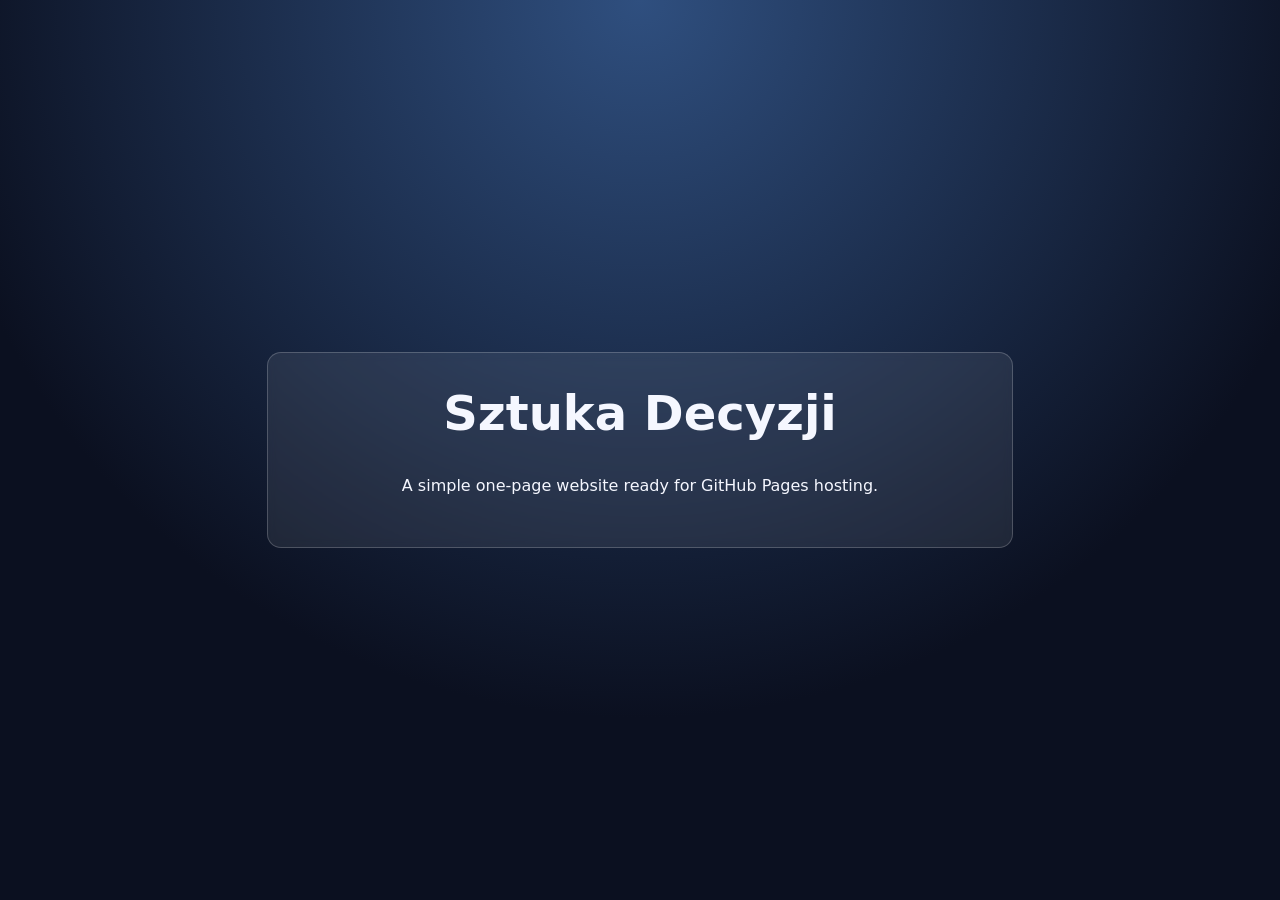
==== index.html @ 416504d3 "feat: add basic GitHub Pages landing page" ====
<!doctype html>
<html lang="en">
  <head>
    <meta charset="utf-8" />
    <meta name="viewport" content="width=device-width, initial-scale=1" />
    <title>Sztuka Decyzji</title>
    <style>
      :root {
        color-scheme: light dark;
      }

      body {
        margin: 0;
        min-height: 100vh;
        font-family: system-ui, -apple-system, Segoe UI, Roboto, Ubuntu, Cantarell,
          Noto Sans, Helvetica, Arial, sans-serif;
        display: grid;
        place-items: center;
        background: radial-gradient(circle at top, #2f4f7f, #0b1020 65%);
        color: #f5f7ff;
      }

      main {
        width: min(680px, 92vw);
        padding: 2rem;
        text-align: center;
        background: rgba(255, 255, 255, 0.08);
        border: 1px solid rgba(255, 255, 255, 0.2);
        border-radius: 14px;
        backdrop-filter: blur(4px);
      }

      h1 {
        margin-top: 0;
        font-size: clamp(2rem, 5vw, 3rem);
      }

      p {
        line-height: 1.6;
      }
    </style>
  </head>
  <body>
    <main>
      <h1>Sztuka Decyzji</h1>
      <p>
        A simple one-page website ready for GitHub Pages hosting.
      </p>
    </main>
  </body>
</html>
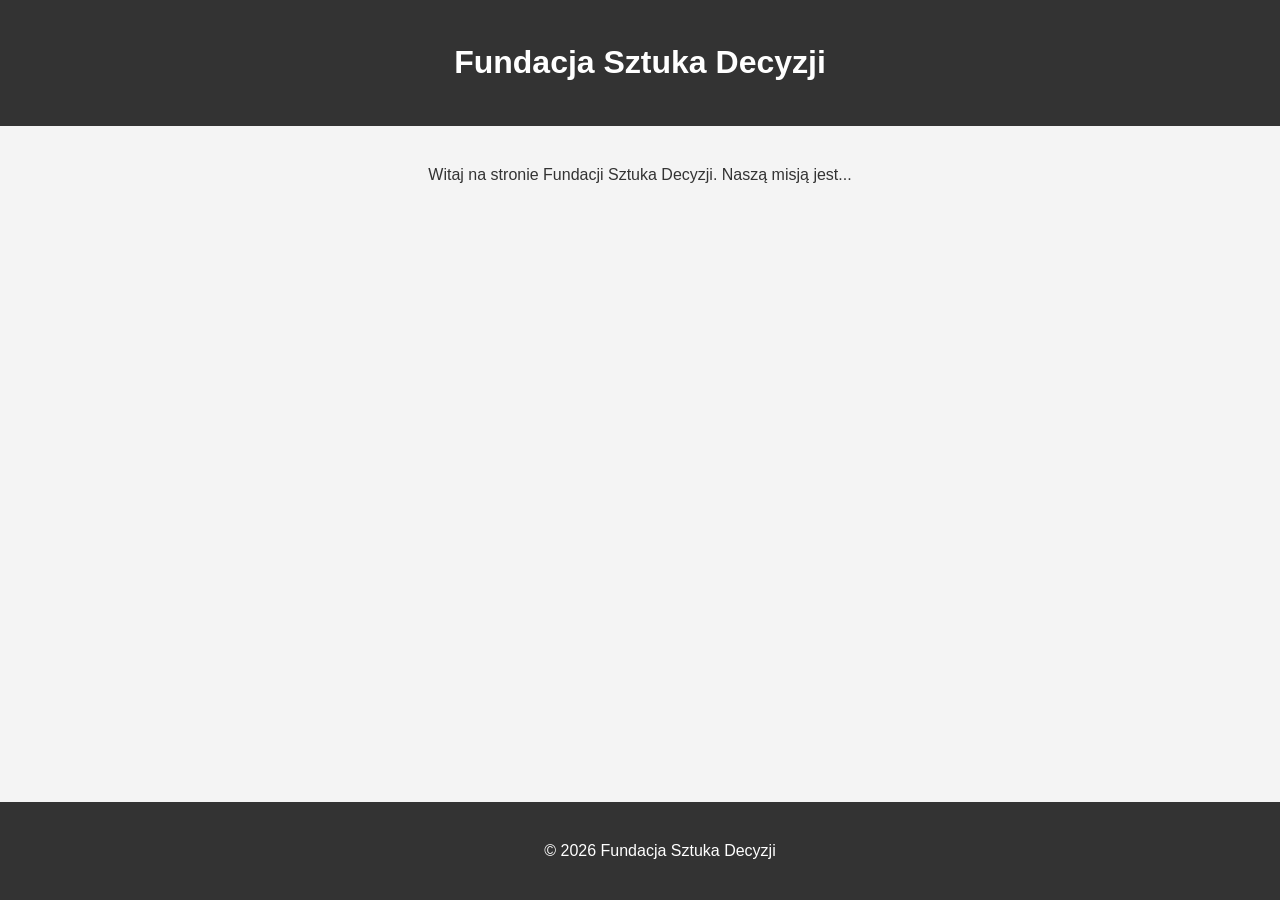
==== commit f1755aea: "first website" ====
--- a/index.html
+++ b/index.html
@@ -1,51 +1,20 @@
-<!doctype html>
-<html lang="en">
-  <head>
-    <meta charset="utf-8" />
-    <meta name="viewport" content="width=device-width, initial-scale=1" />
-    <title>Sztuka Decyzji</title>
-    <style>
-      :root {
-        color-scheme: light dark;
-      }
-
-      body {
-        margin: 0;
-        min-height: 100vh;
-        font-family: system-ui, -apple-system, Segoe UI, Roboto, Ubuntu, Cantarell,
-          Noto Sans, Helvetica, Arial, sans-serif;
-        display: grid;
-        place-items: center;
-        background: radial-gradient(circle at top, #2f4f7f, #0b1020 65%);
-        color: #f5f7ff;
-      }
-
-      main {
-        width: min(680px, 92vw);
-        padding: 2rem;
-        text-align: center;
-        background: rgba(255, 255, 255, 0.08);
-        border: 1px solid rgba(255, 255, 255, 0.2);
-        border-radius: 14px;
-        backdrop-filter: blur(4px);
-      }
-
-      h1 {
-        margin-top: 0;
-        font-size: clamp(2rem, 5vw, 3rem);
-      }
-
-      p {
-        line-height: 1.6;
-      }
-    </style>
-  </head>
-  <body>
+<!DOCTYPE html>
+<html lang="pl">
+<head>
+    <meta charset="UTF-8">
+    <meta name="viewport" content="width=device-width, initial-scale=1.0">
+    <title>Fundacja Sztuka Decyzji</title>
+    <link rel="stylesheet" href="style.css">
+</head>
+<body>
+    <header>
+        <h1>Fundacja Sztuka Decyzji</h1>
+    </header>
     <main>
-      <h1>Sztuka Decyzji</h1>
-      <p>
-        A simple one-page website ready for GitHub Pages hosting.
-      </p>
+        <p>Witaj na stronie Fundacji Sztuka Decyzji. Naszą misją jest...</p>
     </main>
-  </body>
-</html>
+    <footer>
+        <p>&copy; 2026 Fundacja Sztuka Decyzji</p>
+    </footer>
+</body>
+</html>
--- a/style.css
+++ b/style.css
@@ -0,0 +1,30 @@
+body {
+    font-family: sans-serif;
+    line-height: 1.6;
+    margin: 0;
+    padding: 0;
+    background: #f4f4f4;
+    color: #333;
+}
+
+header {
+    background: #333;
+    color: #fff;
+    padding: 1rem 0;
+    text-align: center;
+}
+
+main {
+    padding: 20px;
+    text-align: center;
+}
+
+footer {
+    text-align: center;
+    padding: 20px;
+    background: #333;
+    color: #fff;
+    position: absolute;
+    bottom: 0;
+    width: 100%;
+}
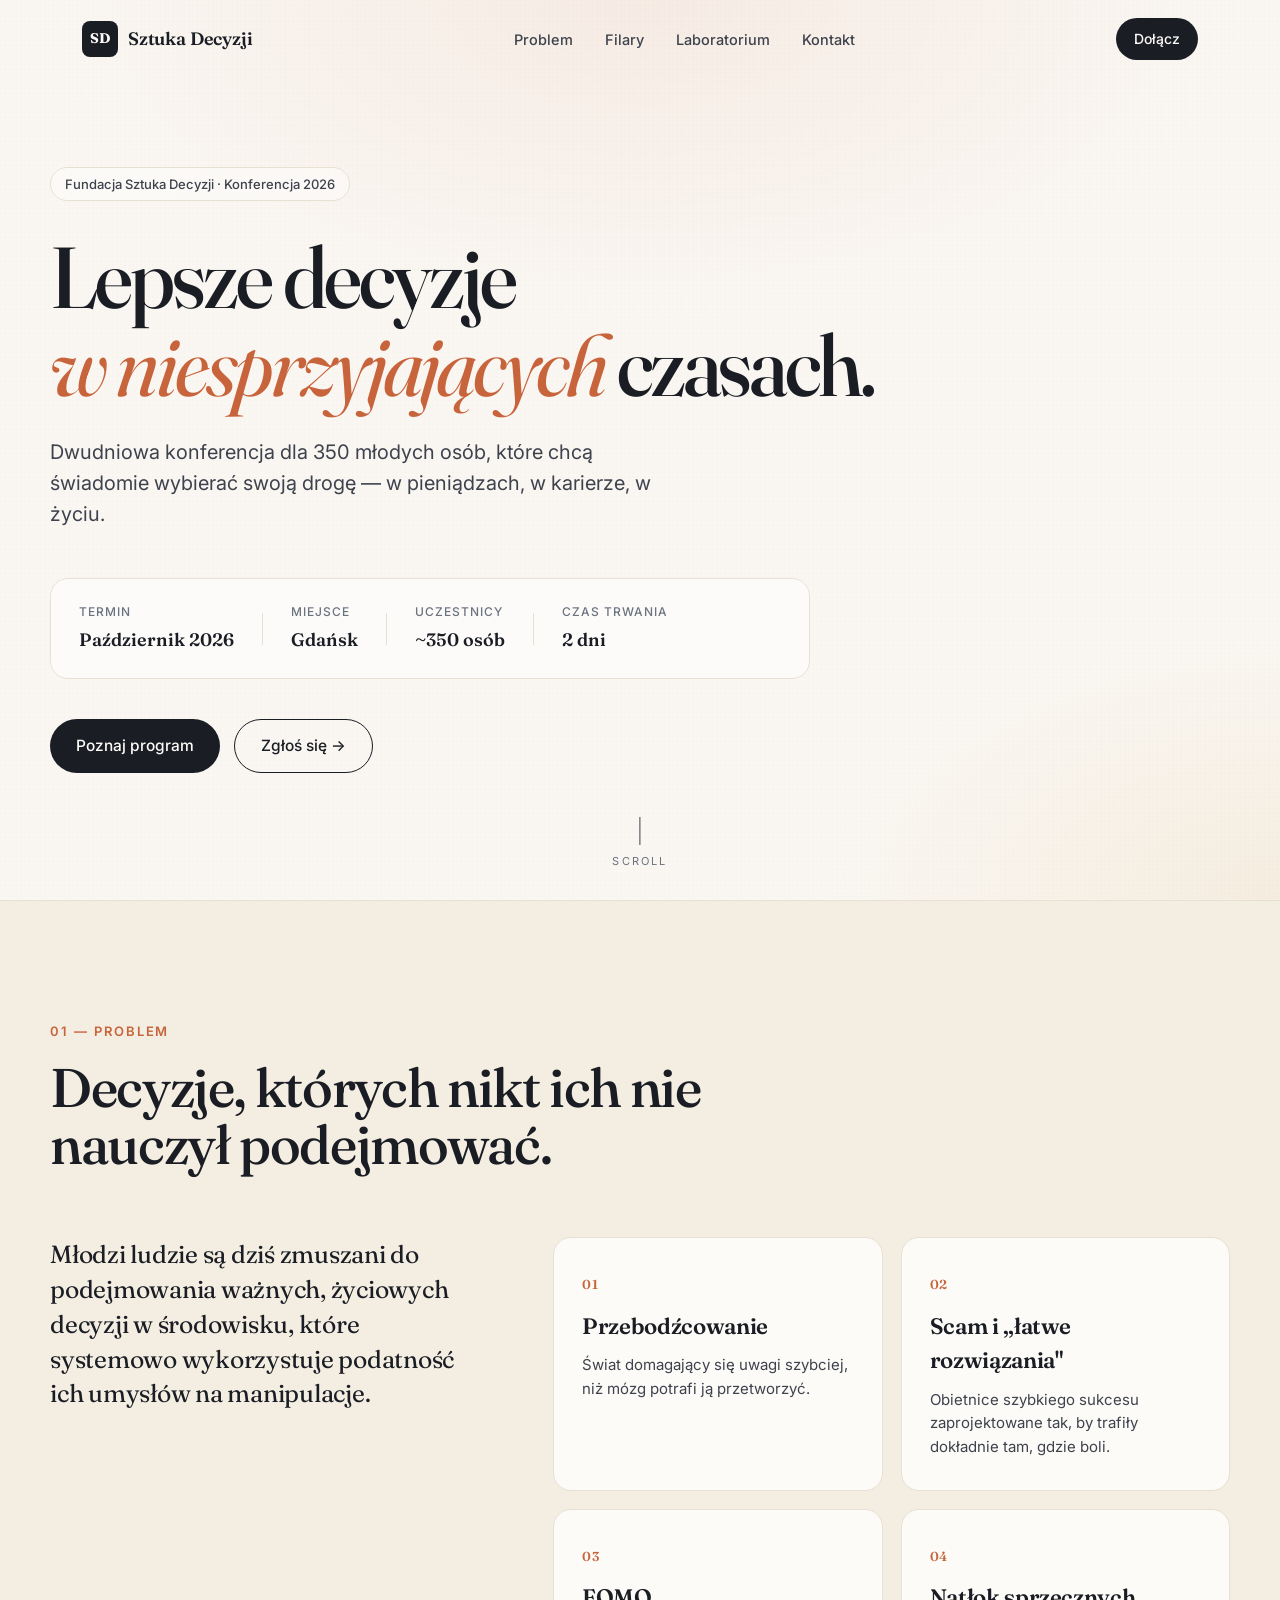
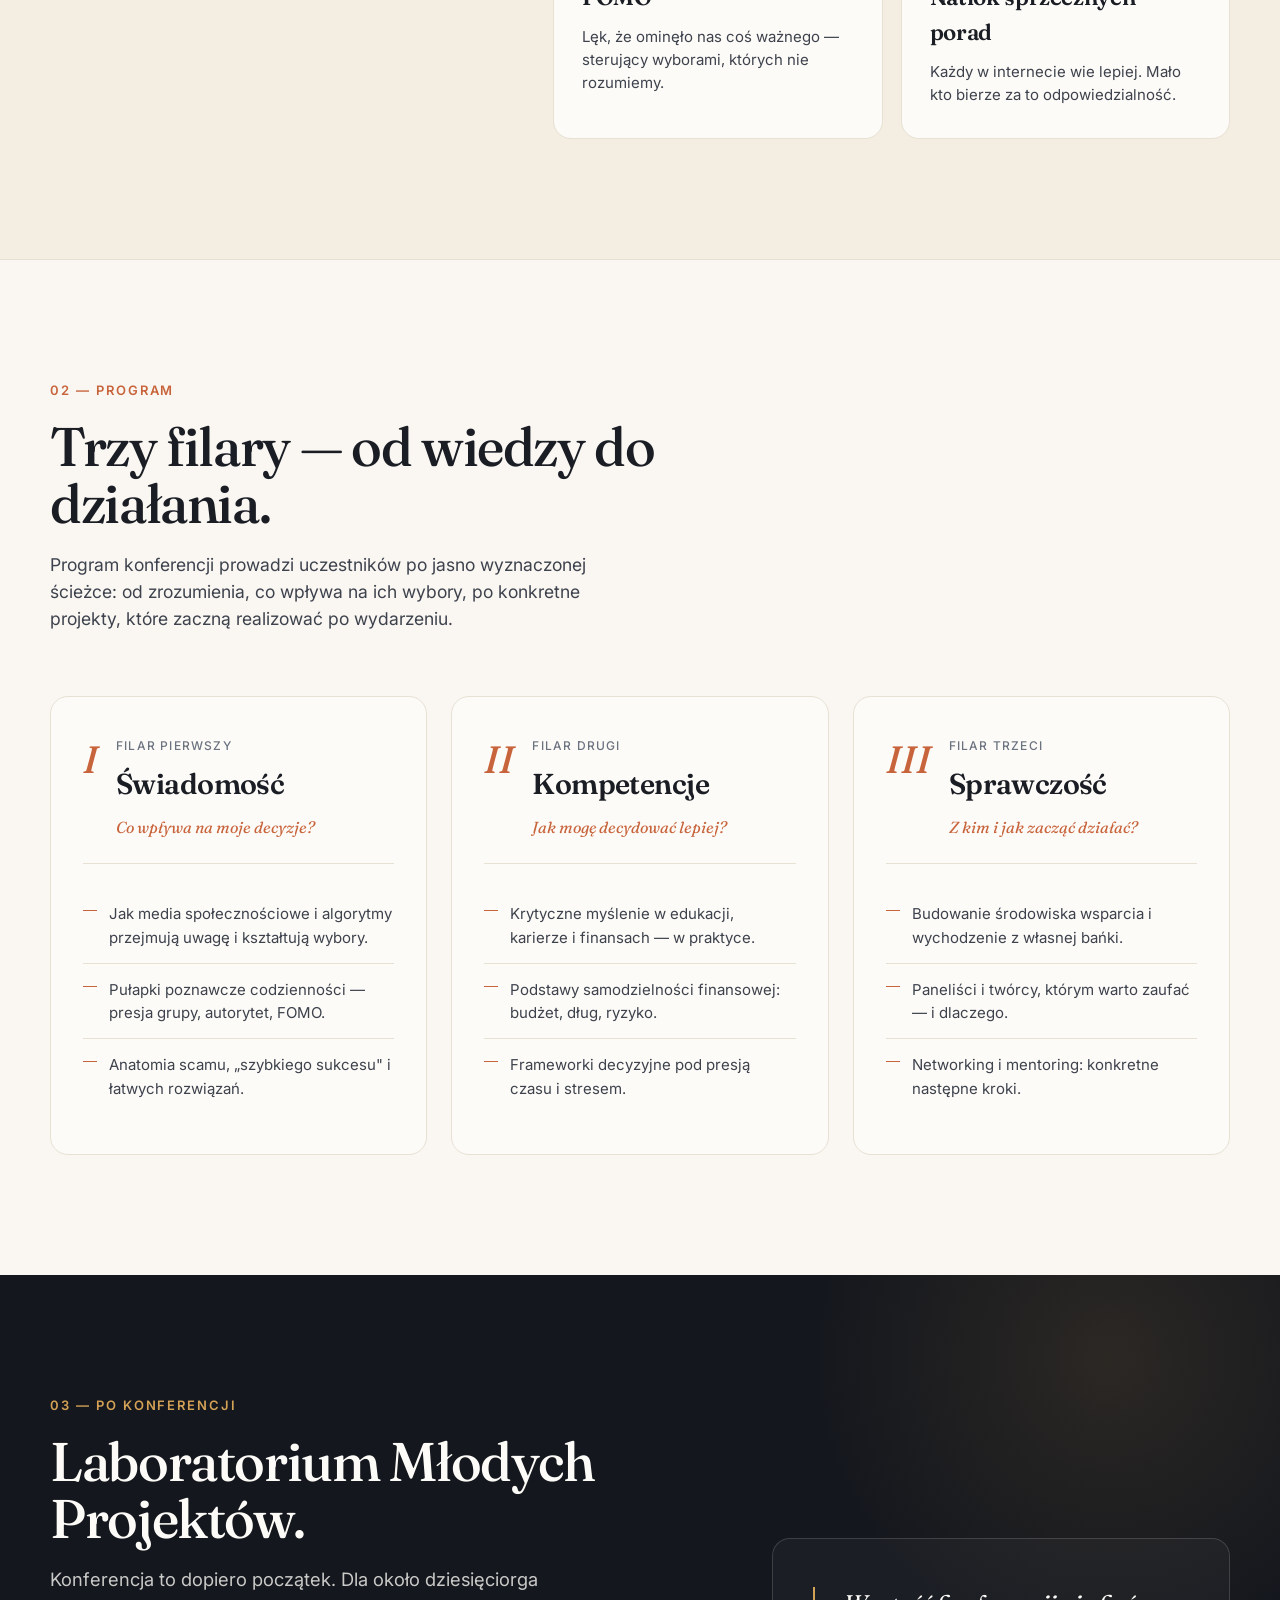
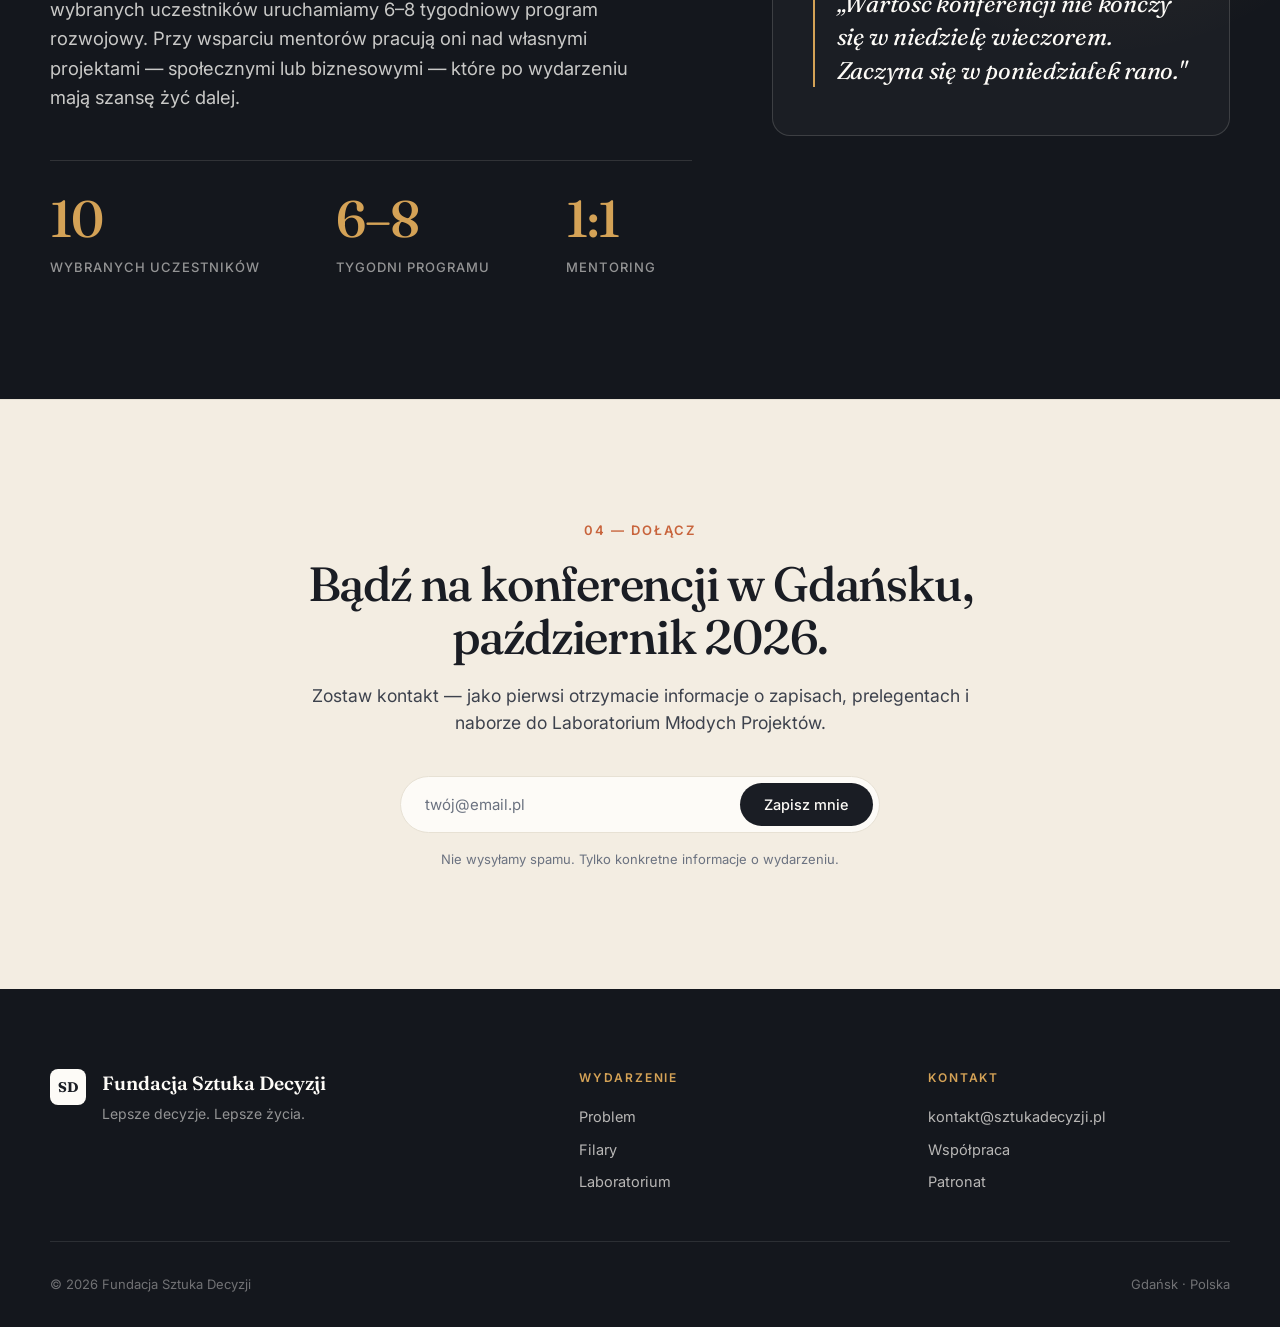
==== commit baf3450e: "new page design" ====
--- a/index.html
+++ b/index.html
@@ -3,18 +3,264 @@
 <head>
     <meta charset="UTF-8">
     <meta name="viewport" content="width=device-width, initial-scale=1.0">
-    <title>Fundacja Sztuka Decyzji</title>
+    <title>Fundacja Sztuka Decyzji — Konferencja 2026</title>
+    <meta name="description" content="Konferencja Sztuka Decyzji — wydarzenie dla młodych ludzi o świadomym podejmowaniu decyzji. Październik 2026, Gdańsk.">
+    <link rel="preconnect" href="https://fonts.googleapis.com">
+    <link rel="preconnect" href="https://fonts.gstatic.com" crossorigin>
+    <link href="https://fonts.googleapis.com/css2?family=Fraunces:opsz,wght@9..144,400;9..144,500;9..144,600;9..144,700;9..144,900&family=Inter:wght@300;400;500;600;700&display=swap" rel="stylesheet">
     <link rel="stylesheet" href="style.css">
 </head>
 <body>
-    <header>
-        <h1>Fundacja Sztuka Decyzji</h1>
+    <nav class="nav">
+        <div class="nav-inner">
+            <a href="#top" class="nav-logo">
+                <span class="logo-mark">SD</span>
+                <span class="logo-text">Sztuka Decyzji</span>
+            </a>
+            <ul class="nav-links">
+                <li><a href="#problem">Problem</a></li>
+                <li><a href="#filary">Filary</a></li>
+                <li><a href="#laboratorium">Laboratorium</a></li>
+                <li><a href="#kontakt">Kontakt</a></li>
+            </ul>
+            <a href="#kontakt" class="nav-cta">Dołącz</a>
+        </div>
+    </nav>
+
+    <header id="top" class="hero">
+        <div class="hero-grain"></div>
+        <div class="hero-inner">
+            <p class="eyebrow">Fundacja Sztuka Decyzji · Konferencja 2026</p>
+            <h1 class="hero-title">
+                Lepsze decyzje<br>
+                <em>w niesprzyjających</em> czasach.
+            </h1>
+            <p class="hero-sub">
+                Dwudniowa konferencja dla 350 młodych osób, które chcą świadomie wybierać swoją drogę — w pieniądzach, w karierze, w życiu.
+            </p>
+            <div class="hero-meta">
+                <div class="meta-item">
+                    <span class="meta-label">Termin</span>
+                    <span class="meta-value">Październik 2026</span>
+                </div>
+                <div class="meta-divider"></div>
+                <div class="meta-item">
+                    <span class="meta-label">Miejsce</span>
+                    <span class="meta-value">Gdańsk</span>
+                </div>
+                <div class="meta-divider"></div>
+                <div class="meta-item">
+                    <span class="meta-label">Uczestnicy</span>
+                    <span class="meta-value">~350 osób</span>
+                </div>
+                <div class="meta-divider"></div>
+                <div class="meta-item">
+                    <span class="meta-label">Czas trwania</span>
+                    <span class="meta-value">2 dni</span>
+                </div>
+            </div>
+            <div class="hero-actions">
+                <a href="#filary" class="btn btn-primary">Poznaj program</a>
+                <a href="#kontakt" class="btn btn-ghost">Zgłoś się →</a>
+            </div>
+        </div>
+        <div class="hero-scroll">
+            <span></span>
+            <p>scroll</p>
+        </div>
     </header>
-    <main>
-        <p>Witaj na stronie Fundacji Sztuka Decyzji. Naszą misją jest...</p>
-    </main>
-    <footer>
-        <p>&copy; 2026 Fundacja Sztuka Decyzji</p>
+
+    <section id="problem" class="section section-problem">
+        <div class="section-inner">
+            <div class="section-head">
+                <p class="section-tag">01 — Problem</p>
+                <h2 class="section-title">Decyzje, których nikt ich nie nauczył podejmować.</h2>
+            </div>
+            <div class="problem-grid">
+                <p class="problem-lead">
+                    Młodzi ludzie są dziś zmuszani do podejmowania ważnych, życiowych decyzji w środowisku, które systemowo wykorzystuje podatność ich umysłów na manipulacje.
+                </p>
+                <div class="problem-cards">
+                    <article class="problem-card">
+                        <span class="card-num">01</span>
+                        <h3>Przebodźcowanie</h3>
+                        <p>Świat domagający się uwagi szybciej, niż mózg potrafi ją przetworzyć.</p>
+                    </article>
+                    <article class="problem-card">
+                        <span class="card-num">02</span>
+                        <h3>Scam i „łatwe rozwiązania"</h3>
+                        <p>Obietnice szybkiego sukcesu zaprojektowane tak, by trafiły dokładnie tam, gdzie boli.</p>
+                    </article>
+                    <article class="problem-card">
+                        <span class="card-num">03</span>
+                        <h3>FOMO</h3>
+                        <p>Lęk, że ominęło nas coś ważnego — sterujący wyborami, których nie rozumiemy.</p>
+                    </article>
+                    <article class="problem-card">
+                        <span class="card-num">04</span>
+                        <h3>Natłok sprzecznych porad</h3>
+                        <p>Każdy w internecie wie lepiej. Mało kto bierze za to odpowiedzialność.</p>
+                    </article>
+                </div>
+            </div>
+        </div>
+    </section>
+
+    <section id="filary" class="section section-pillars">
+        <div class="section-inner">
+            <div class="section-head">
+                <p class="section-tag">02 — Program</p>
+                <h2 class="section-title">Trzy filary — od wiedzy do działania.</h2>
+                <p class="section-desc">
+                    Program konferencji prowadzi uczestników po jasno wyznaczonej ścieżce: od zrozumienia, co wpływa na ich wybory, po konkretne projekty, które zaczną realizować po wydarzeniu.
+                </p>
+            </div>
+
+            <div class="pillars">
+                <article class="pillar">
+                    <div class="pillar-head">
+                        <span class="pillar-num">I</span>
+                        <div>
+                            <p class="pillar-kicker">Filar pierwszy</p>
+                            <h3 class="pillar-title">Świadomość</h3>
+                            <p class="pillar-question">Co wpływa na moje decyzje?</p>
+                        </div>
+                    </div>
+                    <ul class="pillar-list">
+                        <li>Jak media społecznościowe i algorytmy przejmują uwagę i kształtują wybory.</li>
+                        <li>Pułapki poznawcze codzienności — presja grupy, autorytet, FOMO.</li>
+                        <li>Anatomia scamu, „szybkiego sukcesu" i łatwych rozwiązań.</li>
+                    </ul>
+                </article>
+
+                <article class="pillar">
+                    <div class="pillar-head">
+                        <span class="pillar-num">II</span>
+                        <div>
+                            <p class="pillar-kicker">Filar drugi</p>
+                            <h3 class="pillar-title">Kompetencje</h3>
+                            <p class="pillar-question">Jak mogę decydować lepiej?</p>
+                        </div>
+                    </div>
+                    <ul class="pillar-list">
+                        <li>Krytyczne myślenie w edukacji, karierze i finansach — w praktyce.</li>
+                        <li>Podstawy samodzielności finansowej: budżet, dług, ryzyko.</li>
+                        <li>Frameworki decyzyjne pod presją czasu i stresem.</li>
+                    </ul>
+                </article>
+
+                <article class="pillar">
+                    <div class="pillar-head">
+                        <span class="pillar-num">III</span>
+                        <div>
+                            <p class="pillar-kicker">Filar trzeci</p>
+                            <h3 class="pillar-title">Sprawczość</h3>
+                            <p class="pillar-question">Z kim i jak zacząć działać?</p>
+                        </div>
+                    </div>
+                    <ul class="pillar-list">
+                        <li>Budowanie środowiska wsparcia i wychodzenie z własnej bańki.</li>
+                        <li>Paneliści i twórcy, którym warto zaufać — i dlaczego.</li>
+                        <li>Networking i mentoring: konkretne następne kroki.</li>
+                    </ul>
+                </article>
+            </div>
+        </div>
+    </section>
+
+    <section id="laboratorium" class="section section-lab">
+        <div class="section-inner">
+            <div class="lab-grid">
+                <div class="lab-content">
+                    <p class="section-tag light">03 — Po konferencji</p>
+                    <h2 class="section-title light">Laboratorium Młodych Projektów.</h2>
+                    <p class="lab-lead">
+                        Konferencja to dopiero początek. Dla około dziesięciorga wybranych uczestników uruchamiamy 6–8 tygodniowy program rozwojowy. Przy wsparciu mentorów pracują oni nad własnymi projektami — społecznymi lub biznesowymi — które po wydarzeniu mają szansę żyć dalej.
+                    </p>
+                    <div class="lab-stats">
+                        <div class="lab-stat">
+                            <span class="stat-num">10</span>
+                            <span class="stat-label">wybranych uczestników</span>
+                        </div>
+                        <div class="lab-stat">
+                            <span class="stat-num">6–8</span>
+                            <span class="stat-label">tygodni programu</span>
+                        </div>
+                        <div class="lab-stat">
+                            <span class="stat-num">1:1</span>
+                            <span class="stat-label">mentoring</span>
+                        </div>
+                    </div>
+                </div>
+                <div class="lab-aside">
+                    <blockquote class="lab-quote">
+                        „Wartość konferencji nie kończy się w niedzielę wieczorem. Zaczyna się w poniedziałek rano."
+                    </blockquote>
+                </div>
+            </div>
+        </div>
+    </section>
+
+    <section id="kontakt" class="section section-cta">
+        <div class="section-inner">
+            <div class="cta">
+                <p class="section-tag">04 — Dołącz</p>
+                <h2 class="cta-title">Bądź na konferencji w Gdańsku, październik 2026.</h2>
+                <p class="cta-sub">Zostaw kontakt — jako pierwsi otrzymacie informacje o zapisach, prelegentach i naborze do Laboratorium Młodych Projektów.</p>
+                <form class="cta-form" onsubmit="event.preventDefault(); this.querySelector('button').textContent='Dziękujemy ✓'; this.querySelector('button').disabled=true;">
+                    <input type="email" placeholder="twój@email.pl" required>
+                    <button type="submit">Zapisz mnie</button>
+                </form>
+                <p class="cta-fine">Nie wysyłamy spamu. Tylko konkretne informacje o wydarzeniu.</p>
+            </div>
+        </div>
+    </section>
+
+    <footer class="footer">
+        <div class="footer-inner">
+            <div class="footer-brand">
+                <span class="logo-mark">SD</span>
+                <div>
+                    <p class="footer-name">Fundacja Sztuka Decyzji</p>
+                    <p class="footer-tag">Lepsze decyzje. Lepsze życia.</p>
+                </div>
+            </div>
+            <div class="footer-cols">
+                <div class="footer-col">
+                    <p class="footer-head">Wydarzenie</p>
+                    <a href="#problem">Problem</a>
+                    <a href="#filary">Filary</a>
+                    <a href="#laboratorium">Laboratorium</a>
+                </div>
+                <div class="footer-col">
+                    <p class="footer-head">Kontakt</p>
+                    <a href="mailto:kontakt@sztukadecyzji.pl">kontakt@sztukadecyzji.pl</a>
+                    <a href="#">Współpraca</a>
+                    <a href="#">Patronat</a>
+                </div>
+            </div>
+        </div>
+        <div class="footer-bottom">
+            <p>© 2026 Fundacja Sztuka Decyzji</p>
+            <p>Gdańsk · Polska</p>
+        </div>
     </footer>
+
+    <script>
+        const io = new IntersectionObserver((entries) => {
+            entries.forEach(e => {
+                if (e.isIntersecting) {
+                    e.target.classList.add('in');
+                    io.unobserve(e.target);
+                }
+            });
+        }, { threshold: 0.12 });
+        document.querySelectorAll('.section, .pillar, .problem-card, .lab-stat').forEach(el => io.observe(el));
+
+        const nav = document.querySelector('.nav');
+        window.addEventListener('scroll', () => {
+            nav.classList.toggle('scrolled', window.scrollY > 20);
+        });
+    </script>
 </body>
-</html>+</html>
--- a/style.css
+++ b/style.css
@@ -1,30 +1,874 @@
+:root {
+    --bg: #faf7f2;
+    --bg-warm: #f3ede2;
+    --ink: #1a1d24;
+    --ink-soft: #3d424d;
+    --muted: #6b7280;
+    --line: #e7e1d4;
+    --accent: #c8643c;
+    --accent-deep: #a64d2b;
+    --gold: #d4a256;
+    --dark: #14171d;
+    --dark-soft: #1e232c;
+    --cream: #fdfbf7;
+    --radius: 18px;
+    --radius-sm: 10px;
+    --maxw: 1180px;
+    --ease: cubic-bezier(.2, .7, .2, 1);
+}
+
+* { box-sizing: border-box; }
+
+html { scroll-behavior: smooth; }
+
 body {
-    font-family: sans-serif;
+    margin: 0;
+    font-family: 'Inter', -apple-system, BlinkMacSystemFont, system-ui, sans-serif;
+    background: var(--bg);
+    color: var(--ink);
+    line-height: 1.55;
+    font-size: 17px;
+    -webkit-font-smoothing: antialiased;
+    -moz-osx-font-smoothing: grayscale;
+}
+
+a { color: inherit; text-decoration: none; }
+
+img { max-width: 100%; display: block; }
+
+/* ── Navigation ─────────────────────────────────────── */
+.nav {
+    position: fixed;
+    top: 0; left: 0; right: 0;
+    z-index: 50;
+    padding: 18px 0;
+    transition: all .35s var(--ease);
+    background: transparent;
+}
+
+.nav.scrolled {
+    background: rgba(250, 247, 242, 0.85);
+    backdrop-filter: saturate(180%) blur(20px);
+    -webkit-backdrop-filter: saturate(180%) blur(20px);
+    padding: 12px 0;
+    border-bottom: 1px solid rgba(231, 225, 212, 0.6);
+}
+
+.nav-inner {
+    max-width: var(--maxw);
+    margin: 0 auto;
+    padding: 0 32px;
+    display: flex;
+    align-items: center;
+    justify-content: space-between;
+    gap: 24px;
+}
+
+.nav-logo {
+    display: flex;
+    align-items: center;
+    gap: 10px;
+    font-weight: 600;
+    letter-spacing: -0.01em;
+}
+
+.logo-mark {
+    width: 36px;
+    height: 36px;
+    display: grid;
+    place-items: center;
+    background: var(--ink);
+    color: var(--cream);
+    border-radius: 8px;
+    font-family: 'Fraunces', serif;
+    font-weight: 700;
+    font-size: 14px;
+    letter-spacing: 0.02em;
+}
+
+.logo-text {
+    font-family: 'Fraunces', serif;
+    font-size: 18px;
+    font-weight: 600;
+}
+
+.nav-links {
+    display: flex;
+    gap: 32px;
+    list-style: none;
+    margin: 0; padding: 0;
+}
+
+.nav-links a {
+    font-size: 14.5px;
+    color: var(--ink-soft);
+    font-weight: 500;
+    transition: color .2s;
+    position: relative;
+}
+
+.nav-links a::after {
+    content: '';
+    position: absolute;
+    bottom: -4px;
+    left: 0;
+    width: 0;
+    height: 1.5px;
+    background: var(--accent);
+    transition: width .25s var(--ease);
+}
+
+.nav-links a:hover { color: var(--ink); }
+.nav-links a:hover::after { width: 100%; }
+
+.nav-cta {
+    padding: 10px 18px;
+    background: var(--ink);
+    color: var(--cream);
+    border-radius: 999px;
+    font-size: 14px;
+    font-weight: 500;
+    transition: transform .2s var(--ease), background .2s;
+}
+
+.nav-cta:hover {
+    background: var(--accent);
+    transform: translateY(-1px);
+}
+
+@media (max-width: 760px) {
+    .nav-links { display: none; }
+}
+
+/* ── Hero ────────────────────────────────────────────── */
+.hero {
+    position: relative;
+    min-height: 100vh;
+    display: flex;
+    align-items: center;
+    padding: 140px 32px 100px;
+    background:
+        radial-gradient(ellipse 80% 60% at 50% 0%, rgba(200, 100, 60, 0.08), transparent 60%),
+        radial-gradient(ellipse 60% 50% at 100% 100%, rgba(212, 162, 86, 0.12), transparent 60%),
+        var(--bg);
+    overflow: hidden;
+}
+
+.hero-grain {
+    position: absolute; inset: 0;
+    background-image:
+        radial-gradient(circle at 20% 30%, rgba(0,0,0,0.015) 1px, transparent 1px),
+        radial-gradient(circle at 70% 60%, rgba(0,0,0,0.015) 1px, transparent 1px);
+    background-size: 4px 4px, 6px 6px;
+    pointer-events: none;
+    opacity: .6;
+}
+
+.hero-inner {
+    max-width: var(--maxw);
+    margin: 0 auto;
+    width: 100%;
+    position: relative;
+    z-index: 2;
+}
+
+.eyebrow {
+    display: inline-block;
+    padding: 6px 14px;
+    border: 1px solid var(--line);
+    border-radius: 999px;
+    font-size: 13px;
+    color: var(--ink-soft);
+    margin: 0 0 32px;
+    background: rgba(255,255,255,0.4);
+    backdrop-filter: blur(8px);
+    font-weight: 500;
+}
+
+.hero-title {
+    font-family: 'Fraunces', serif;
+    font-weight: 500;
+    font-size: clamp(2.6rem, 7vw, 5.4rem);
+    line-height: 1.02;
+    letter-spacing: -0.035em;
+    margin: 0 0 28px;
+    color: var(--ink);
+}
+
+.hero-title em {
+    font-style: italic;
+    color: var(--accent);
+    font-weight: 400;
+}
+
+.hero-sub {
+    font-size: clamp(1.05rem, 1.6vw, 1.25rem);
+    color: var(--ink-soft);
+    max-width: 620px;
+    line-height: 1.55;
+    margin: 0 0 48px;
+}
+
+.hero-meta {
+    display: flex;
+    align-items: center;
+    gap: 28px;
+    flex-wrap: wrap;
+    padding: 24px 28px;
+    background: rgba(255, 255, 255, 0.55);
+    border: 1px solid var(--line);
+    border-radius: var(--radius);
+    backdrop-filter: blur(12px);
+    margin: 0 0 40px;
+    max-width: 760px;
+}
+
+.meta-item {
+    display: flex;
+    flex-direction: column;
+    gap: 4px;
+    min-width: 0;
+}
+
+.meta-label {
+    font-size: 12px;
+    text-transform: uppercase;
+    letter-spacing: 0.08em;
+    color: var(--muted);
+    font-weight: 500;
+}
+
+.meta-value {
+    font-family: 'Fraunces', serif;
+    font-size: 18px;
+    font-weight: 600;
+    color: var(--ink);
+}
+
+.meta-divider {
+    width: 1px;
+    height: 32px;
+    background: var(--line);
+}
+
+@media (max-width: 640px) {
+    .meta-divider { display: none; }
+    .hero-meta { gap: 18px; }
+}
+
+.hero-actions {
+    display: flex;
+    gap: 14px;
+    flex-wrap: wrap;
+}
+
+.btn {
+    display: inline-flex;
+    align-items: center;
+    gap: 8px;
+    padding: 14px 26px;
+    border-radius: 999px;
+    font-weight: 500;
+    font-size: 15.5px;
+    transition: all .25s var(--ease);
+    cursor: pointer;
+    border: none;
+}
+
+.btn-primary {
+    background: var(--ink);
+    color: var(--cream);
+}
+
+.btn-primary:hover {
+    background: var(--accent);
+    transform: translateY(-2px);
+    box-shadow: 0 14px 30px -10px rgba(200, 100, 60, 0.5);
+}
+
+.btn-ghost {
+    background: transparent;
+    color: var(--ink);
+    border: 1px solid var(--ink);
+}
+
+.btn-ghost:hover {
+    background: var(--ink);
+    color: var(--cream);
+}
+
+.hero-scroll {
+    position: absolute;
+    bottom: 30px;
+    left: 50%;
+    transform: translateX(-50%);
+    display: flex;
+    flex-direction: column;
+    align-items: center;
+    gap: 8px;
+    z-index: 2;
+}
+
+.hero-scroll span {
+    width: 1px;
+    height: 28px;
+    background: var(--ink-soft);
+    animation: scrollPulse 2s ease-in-out infinite;
+}
+
+.hero-scroll p {
+    font-size: 11px;
+    letter-spacing: 0.2em;
+    text-transform: uppercase;
+    color: var(--muted);
+    margin: 0;
+}
+
+@keyframes scrollPulse {
+    0%, 100% { transform: scaleY(1); opacity: 0.4; }
+    50% { transform: scaleY(0.5); opacity: 1; transform-origin: top; }
+}
+
+/* ── Sections ───────────────────────────────────────── */
+.section {
+    padding: 120px 32px;
+    position: relative;
+    opacity: 0;
+    transform: translateY(40px);
+    transition: opacity .8s var(--ease), transform .8s var(--ease);
+}
+
+.section.in {
+    opacity: 1;
+    transform: none;
+}
+
+.section-inner {
+    max-width: var(--maxw);
+    margin: 0 auto;
+    width: 100%;
+}
+
+.section-head {
+    margin: 0 0 64px;
+    max-width: 760px;
+}
+
+.section-tag {
+    font-size: 13px;
+    text-transform: uppercase;
+    letter-spacing: 0.15em;
+    color: var(--accent);
+    font-weight: 600;
+    margin: 0 0 18px;
+}
+
+.section-tag.light { color: var(--gold); }
+
+.section-title {
+    font-family: 'Fraunces', serif;
+    font-weight: 500;
+    font-size: clamp(2rem, 4.5vw, 3.4rem);
+    line-height: 1.05;
+    letter-spacing: -0.025em;
+    margin: 0 0 18px;
+    color: var(--ink);
+}
+
+.section-title.light { color: var(--cream); }
+
+.section-desc {
+    font-size: 1.1rem;
+    color: var(--ink-soft);
+    max-width: 600px;
+    margin: 0;
+}
+
+/* ── Problem ────────────────────────────────────────── */
+.section-problem {
+    background: var(--bg-warm);
+    border-top: 1px solid var(--line);
+    border-bottom: 1px solid var(--line);
+}
+
+.problem-grid {
+    display: grid;
+    grid-template-columns: 1fr 1.6fr;
+    gap: 80px;
+    align-items: start;
+}
+
+.problem-lead {
+    font-family: 'Fraunces', serif;
+    font-size: clamp(1.3rem, 2vw, 1.55rem);
+    line-height: 1.4;
+    color: var(--ink);
+    margin: 0;
+    font-weight: 400;
+    letter-spacing: -0.01em;
+}
+
+.problem-cards {
+    display: grid;
+    grid-template-columns: 1fr 1fr;
+    gap: 18px;
+}
+
+.problem-card {
+    padding: 32px 28px;
+    background: var(--cream);
+    border: 1px solid var(--line);
+    border-radius: var(--radius);
+    transition: transform .4s var(--ease), box-shadow .4s var(--ease);
+    opacity: 0;
+    transform: translateY(20px);
+    transition: opacity .6s var(--ease), transform .6s var(--ease), box-shadow .3s var(--ease);
+}
+
+.problem-card.in {
+    opacity: 1;
+    transform: none;
+}
+
+.problem-card:nth-child(2) { transition-delay: .08s; }
+.problem-card:nth-child(3) { transition-delay: .16s; }
+.problem-card:nth-child(4) { transition-delay: .24s; }
+
+.problem-card:hover {
+    transform: translateY(-4px);
+    box-shadow: 0 20px 40px -20px rgba(20, 23, 29, 0.15);
+}
+
+.card-num {
+    font-family: 'Fraunces', serif;
+    font-size: 13px;
+    font-weight: 600;
+    color: var(--accent);
+    letter-spacing: 0.05em;
+}
+
+.problem-card h3 {
+    font-family: 'Fraunces', serif;
+    font-size: 1.4rem;
+    font-weight: 600;
+    margin: 12px 0 10px;
+    letter-spacing: -0.015em;
+}
+
+.problem-card p {
+    margin: 0;
+    color: var(--ink-soft);
+    font-size: 15px;
+    line-height: 1.55;
+}
+
+@media (max-width: 900px) {
+    .problem-grid { grid-template-columns: 1fr; gap: 48px; }
+    .problem-cards { grid-template-columns: 1fr; }
+}
+
+/* ── Pillars ────────────────────────────────────────── */
+.section-pillars {
+    background: var(--bg);
+}
+
+.pillars {
+    display: grid;
+    grid-template-columns: repeat(3, 1fr);
+    gap: 24px;
+}
+
+.pillar {
+    padding: 40px 32px;
+    background: var(--cream);
+    border: 1px solid var(--line);
+    border-radius: var(--radius);
+    transition: all .4s var(--ease);
+    opacity: 0;
+    transform: translateY(24px);
+    position: relative;
+    overflow: hidden;
+}
+
+.pillar.in {
+    opacity: 1;
+    transform: none;
+}
+
+.pillar:nth-child(2) { transition-delay: .1s; }
+.pillar:nth-child(3) { transition-delay: .2s; }
+
+.pillar::before {
+    content: '';
+    position: absolute;
+    top: 0; left: 0;
+    width: 100%;
+    height: 3px;
+    background: var(--accent);
+    transform: scaleX(0);
+    transform-origin: left;
+    transition: transform .5s var(--ease);
+}
+
+.pillar:hover::before { transform: scaleX(1); }
+
+.pillar:hover {
+    transform: translateY(-6px);
+    box-shadow: 0 30px 60px -30px rgba(20, 23, 29, 0.2);
+}
+
+.pillar-head {
+    display: flex;
+    align-items: flex-start;
+    gap: 18px;
+    margin: 0 0 24px;
+    padding: 0 0 24px;
+    border-bottom: 1px solid var(--line);
+}
+
+.pillar-num {
+    font-family: 'Fraunces', serif;
+    font-size: 38px;
+    font-weight: 500;
+    color: var(--accent);
+    line-height: 1;
+    font-style: italic;
+    flex-shrink: 0;
+    margin-top: 4px;
+}
+
+.pillar-kicker {
+    font-size: 12px;
+    text-transform: uppercase;
+    letter-spacing: 0.1em;
+    color: var(--muted);
+    margin: 0 0 6px;
+    font-weight: 500;
+}
+
+.pillar-title {
+    font-family: 'Fraunces', serif;
+    font-size: 1.8rem;
+    font-weight: 600;
+    margin: 0 0 8px;
+    letter-spacing: -0.02em;
+}
+
+.pillar-question {
+    font-family: 'Fraunces', serif;
+    font-style: italic;
+    color: var(--accent);
+    margin: 0;
+    font-size: 1rem;
+}
+
+.pillar-list {
+    list-style: none;
+    margin: 0; padding: 0;
+}
+
+.pillar-list li {
+    padding: 14px 0 14px 26px;
+    color: var(--ink-soft);
+    font-size: 15px;
+    line-height: 1.55;
+    border-bottom: 1px solid var(--line);
+    position: relative;
+}
+
+.pillar-list li:last-child { border-bottom: none; }
+
+.pillar-list li::before {
+    content: '';
+    position: absolute;
+    left: 0; top: 22px;
+    width: 14px;
+    height: 1px;
+    background: var(--accent);
+}
+
+@media (max-width: 900px) {
+    .pillars { grid-template-columns: 1fr; }
+}
+
+/* ── Laboratorium ───────────────────────────────────── */
+.section-lab {
+    background: var(--dark);
+    color: var(--cream);
+    position: relative;
+    overflow: hidden;
+}
+
+.section-lab::before {
+    content: '';
+    position: absolute;
+    top: -30%;
+    right: -10%;
+    width: 600px;
+    height: 600px;
+    background: radial-gradient(circle, rgba(212, 162, 86, 0.12), transparent 70%);
+    pointer-events: none;
+}
+
+.lab-grid {
+    display: grid;
+    grid-template-columns: 1.4fr 1fr;
+    gap: 80px;
+    align-items: center;
+    position: relative;
+    z-index: 1;
+}
+
+.lab-lead {
+    font-size: 1.15rem;
     line-height: 1.6;
+    color: rgba(253, 251, 247, 0.78);
+    margin: 0 0 48px;
+    max-width: 580px;
+}
+
+.lab-stats {
+    display: grid;
+    grid-template-columns: repeat(3, auto);
+    gap: 40px;
+    padding: 32px 0 0;
+    border-top: 1px solid rgba(253, 251, 247, 0.12);
+}
+
+.lab-stat {
+    opacity: 0;
+    transform: translateY(20px);
+    transition: opacity .6s var(--ease), transform .6s var(--ease);
+}
+
+.lab-stat.in { opacity: 1; transform: none; }
+.lab-stat:nth-child(2) { transition-delay: .12s; }
+.lab-stat:nth-child(3) { transition-delay: .24s; }
+
+.stat-num {
+    display: block;
+    font-family: 'Fraunces', serif;
+    font-size: clamp(2.4rem, 4vw, 3.4rem);
+    font-weight: 500;
+    color: var(--gold);
+    line-height: 1;
+    letter-spacing: -0.02em;
+    margin: 0 0 8px;
+}
+
+.stat-label {
+    font-size: 13px;
+    text-transform: uppercase;
+    letter-spacing: 0.08em;
+    color: rgba(253, 251, 247, 0.55);
+    font-weight: 500;
+}
+
+.lab-aside {
+    padding: 48px 40px;
+    border: 1px solid rgba(253, 251, 247, 0.15);
+    border-radius: var(--radius);
+    background: rgba(253, 251, 247, 0.03);
+}
+
+.lab-quote {
+    font-family: 'Fraunces', serif;
+    font-style: italic;
+    font-size: 1.5rem;
+    line-height: 1.4;
+    color: var(--cream);
     margin: 0;
-    padding: 0;
-    background: #f4f4f4;
-    color: #333;
-}
-
-header {
-    background: #333;
-    color: #fff;
-    padding: 1rem 0;
+    letter-spacing: -0.01em;
+    font-weight: 400;
+    position: relative;
+    padding-left: 24px;
+}
+
+.lab-quote::before {
+    content: '';
+    position: absolute;
+    left: 0; top: 0; bottom: 0;
+    width: 2px;
+    background: var(--gold);
+}
+
+@media (max-width: 900px) {
+    .lab-grid { grid-template-columns: 1fr; gap: 48px; }
+    .lab-stats { gap: 24px; }
+}
+
+/* ── CTA ────────────────────────────────────────────── */
+.section-cta {
+    background: var(--bg-warm);
+    border-top: 1px solid var(--line);
+}
+
+.cta {
+    max-width: 720px;
+    margin: 0 auto;
     text-align: center;
 }
 
-main {
-    padding: 20px;
-    text-align: center;
-}
-
-footer {
-    text-align: center;
-    padding: 20px;
-    background: #333;
-    color: #fff;
-    position: absolute;
-    bottom: 0;
-    width: 100%;
-}+.cta-title {
+    font-family: 'Fraunces', serif;
+    font-weight: 500;
+    font-size: clamp(2rem, 4vw, 3rem);
+    line-height: 1.1;
+    letter-spacing: -0.025em;
+    margin: 0 0 18px;
+    color: var(--ink);
+}
+
+.cta-sub {
+    font-size: 1.1rem;
+    color: var(--ink-soft);
+    margin: 0 0 40px;
+}
+
+.cta-form {
+    display: flex;
+    gap: 8px;
+    max-width: 480px;
+    margin: 0 auto 16px;
+    padding: 6px;
+    background: var(--cream);
+    border: 1px solid var(--line);
+    border-radius: 999px;
+    transition: border-color .2s, box-shadow .2s;
+}
+
+.cta-form:focus-within {
+    border-color: var(--accent);
+    box-shadow: 0 0 0 4px rgba(200, 100, 60, 0.12);
+}
+
+.cta-form input {
+    flex: 1;
+    border: none;
+    background: transparent;
+    padding: 12px 18px;
+    font-size: 15px;
+    font-family: inherit;
+    color: var(--ink);
+    outline: none;
+    min-width: 0;
+}
+
+.cta-form input::placeholder { color: var(--muted); }
+
+.cta-form button {
+    background: var(--ink);
+    color: var(--cream);
+    border: none;
+    padding: 12px 24px;
+    border-radius: 999px;
+    font-size: 14.5px;
+    font-weight: 500;
+    cursor: pointer;
+    font-family: inherit;
+    transition: background .2s;
+    white-space: nowrap;
+}
+
+.cta-form button:hover { background: var(--accent); }
+.cta-form button:disabled { background: #4a7c4e; cursor: default; }
+
+.cta-fine {
+    font-size: 13px;
+    color: var(--muted);
+    margin: 0;
+}
+
+/* ── Footer ─────────────────────────────────────────── */
+.footer {
+    background: var(--dark);
+    color: rgba(253, 251, 247, 0.7);
+    padding: 80px 32px 32px;
+}
+
+.footer-inner {
+    max-width: var(--maxw);
+    margin: 0 auto;
+    display: grid;
+    grid-template-columns: 1fr 1.4fr;
+    gap: 64px;
+    padding: 0 0 48px;
+    border-bottom: 1px solid rgba(253, 251, 247, 0.1);
+}
+
+.footer-brand {
+    display: flex;
+    gap: 16px;
+    align-items: flex-start;
+}
+
+.footer-brand .logo-mark {
+    background: var(--cream);
+    color: var(--ink);
+}
+
+.footer-name {
+    font-family: 'Fraunces', serif;
+    font-size: 1.2rem;
+    color: var(--cream);
+    margin: 0 0 4px;
+    font-weight: 600;
+}
+
+.footer-tag {
+    margin: 0;
+    font-size: 14px;
+    color: rgba(253, 251, 247, 0.55);
+}
+
+.footer-cols {
+    display: grid;
+    grid-template-columns: 1fr 1fr;
+    gap: 48px;
+}
+
+.footer-col {
+    display: flex;
+    flex-direction: column;
+    gap: 10px;
+}
+
+.footer-head {
+    font-size: 12px;
+    text-transform: uppercase;
+    letter-spacing: 0.15em;
+    color: var(--gold);
+    margin: 0 0 8px;
+    font-weight: 600;
+}
+
+.footer-col a {
+    font-size: 14.5px;
+    color: rgba(253, 251, 247, 0.7);
+    transition: color .2s;
+}
+
+.footer-col a:hover { color: var(--cream); }
+
+.footer-bottom {
+    max-width: var(--maxw);
+    margin: 32px auto 0;
+    display: flex;
+    justify-content: space-between;
+    font-size: 13px;
+    color: rgba(253, 251, 247, 0.4);
+}
+
+.footer-bottom p { margin: 0; }
+
+@media (max-width: 760px) {
+    .footer-inner { grid-template-columns: 1fr; gap: 40px; }
+    .footer-bottom { flex-direction: column; gap: 8px; }
+}
+
+/* ── Mobile spacing ─────────────────────────────────── */
+@media (max-width: 640px) {
+    .section { padding: 80px 24px; }
+    .hero { padding: 120px 24px 80px; }
+    .nav-inner { padding: 0 24px; }
+}
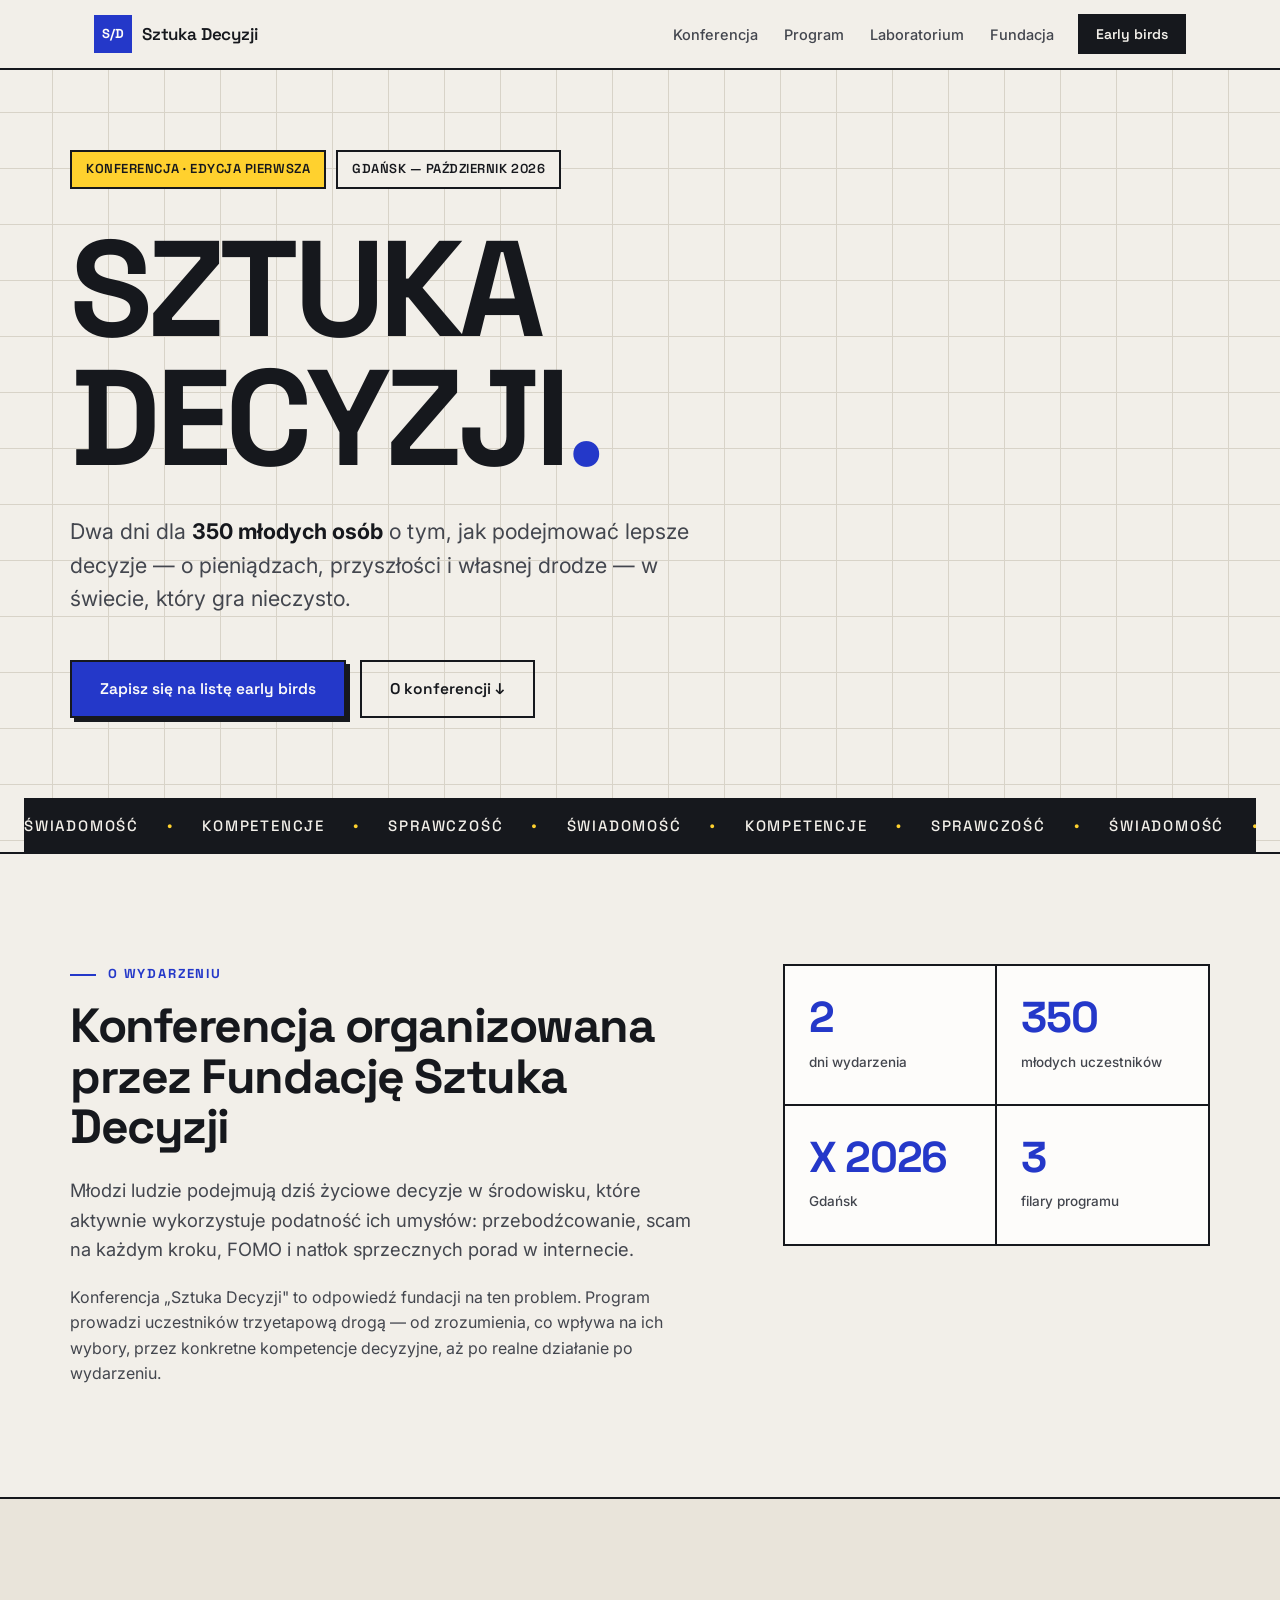
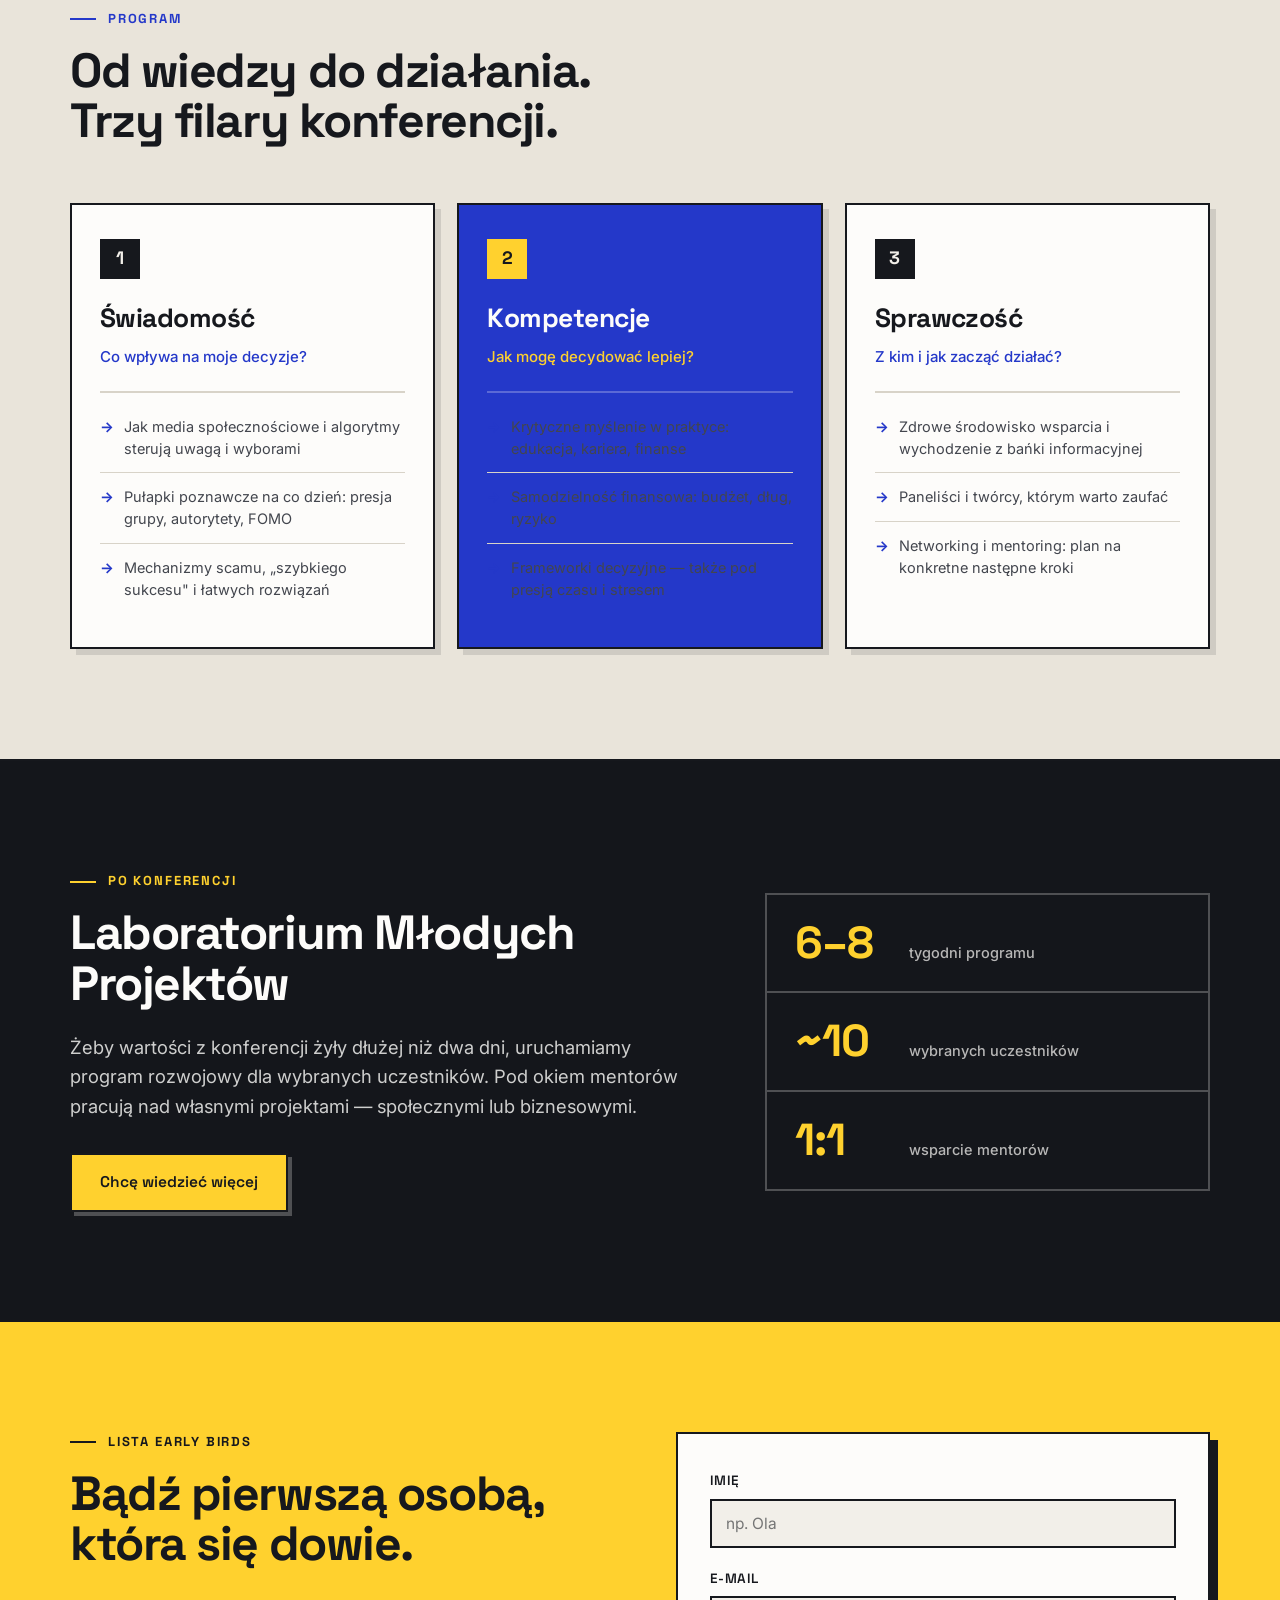
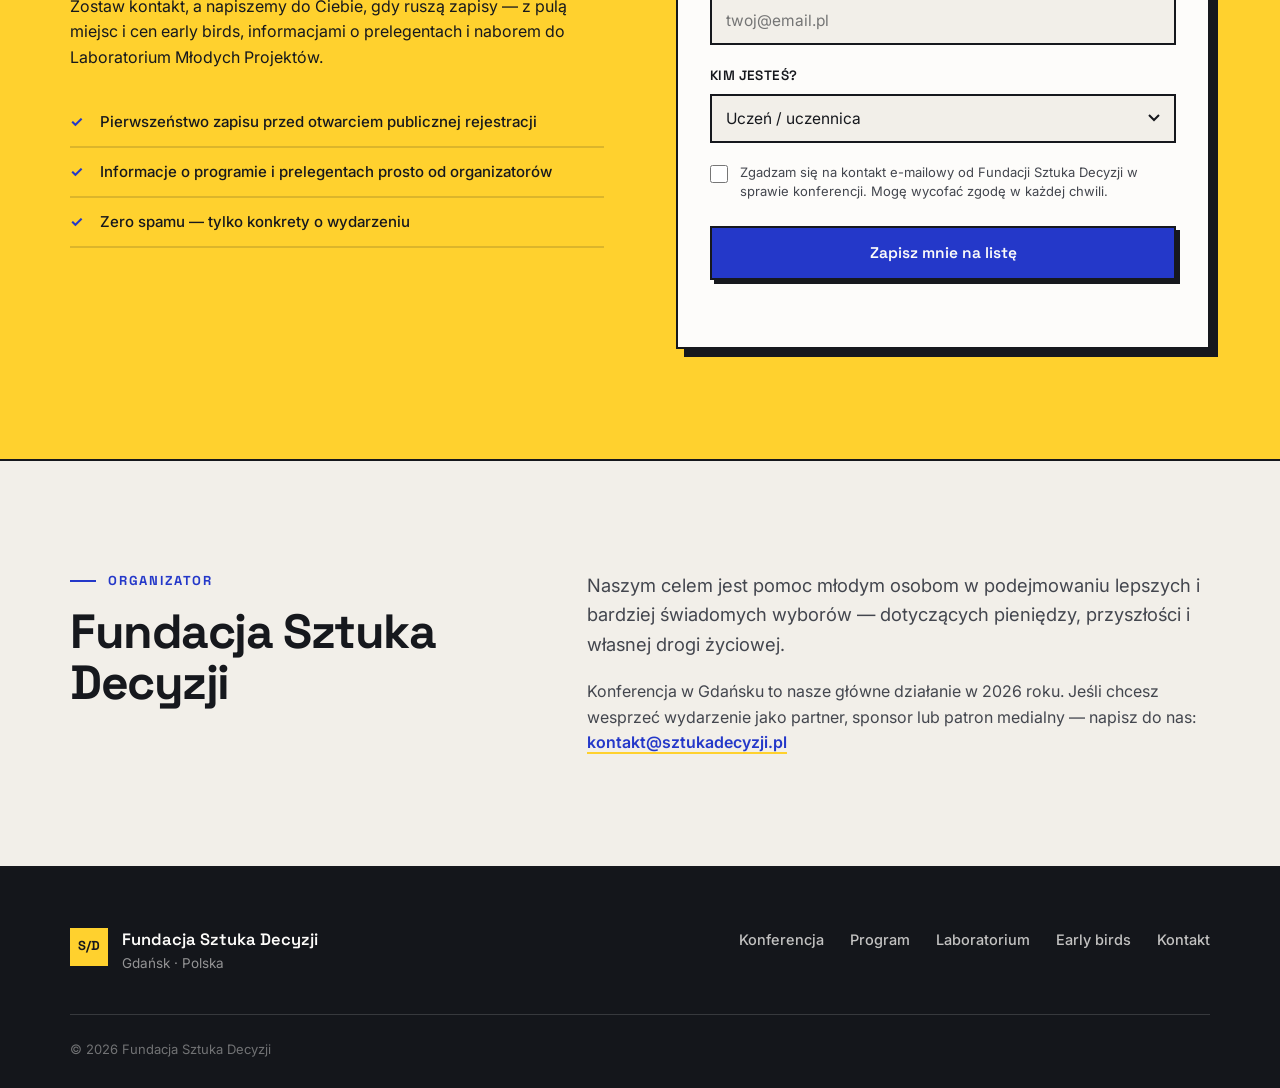
==== commit baccaf5e: "Redesign: nowa paleta, formularz early birds, sekcja fundacji, treść widoczna bez JS Co-Authored-By:" ====
--- a/index.html
+++ b/index.html
@@ -3,215 +3,248 @@
 <head>
     <meta charset="UTF-8">
     <meta name="viewport" content="width=device-width, initial-scale=1.0">
-    <title>Fundacja Sztuka Decyzji — Konferencja 2026</title>
-    <meta name="description" content="Konferencja Sztuka Decyzji — wydarzenie dla młodych ludzi o świadomym podejmowaniu decyzji. Październik 2026, Gdańsk.">
+    <title>Sztuka Decyzji — Konferencja dla młodych | Gdańsk 2026</title>
+    <meta name="description" content="Konferencja Sztuka Decyzji — dwa dni o świadomym podejmowaniu decyzji dla 350 młodych osób. Październik 2026, Gdańsk. Zapisz się na listę early birds.">
     <link rel="preconnect" href="https://fonts.googleapis.com">
     <link rel="preconnect" href="https://fonts.gstatic.com" crossorigin>
-    <link href="https://fonts.googleapis.com/css2?family=Fraunces:opsz,wght@9..144,400;9..144,500;9..144,600;9..144,700;9..144,900&family=Inter:wght@300;400;500;600;700&display=swap" rel="stylesheet">
-    <link rel="stylesheet" href="style.css">
+    <link href="https://fonts.googleapis.com/css2?family=Space+Grotesk:wght@400;500;600;700&family=Inter:wght@400;500;600&display=swap" rel="stylesheet">
+    <link rel="stylesheet" href="style.css?v=20260705">
+    <script>document.documentElement.classList.add('js');</script>
 </head>
 <body>
-    <nav class="nav">
+    <nav class="nav" id="nav">
         <div class="nav-inner">
             <a href="#top" class="nav-logo">
-                <span class="logo-mark">SD</span>
+                <span class="logo-mark">S/D</span>
                 <span class="logo-text">Sztuka Decyzji</span>
             </a>
-            <ul class="nav-links">
-                <li><a href="#problem">Problem</a></li>
-                <li><a href="#filary">Filary</a></li>
+            <ul class="nav-links" id="navLinks">
+                <li><a href="#konferencja">Konferencja</a></li>
+                <li><a href="#program">Program</a></li>
                 <li><a href="#laboratorium">Laboratorium</a></li>
-                <li><a href="#kontakt">Kontakt</a></li>
+                <li><a href="#fundacja">Fundacja</a></li>
             </ul>
-            <a href="#kontakt" class="nav-cta">Dołącz</a>
+            <a href="#early-birds" class="nav-cta">Early birds</a>
+            <button class="nav-burger" id="navBurger" aria-label="Menu" aria-expanded="false">
+                <span></span><span></span>
+            </button>
         </div>
     </nav>
 
     <header id="top" class="hero">
-        <div class="hero-grain"></div>
         <div class="hero-inner">
-            <p class="eyebrow">Fundacja Sztuka Decyzji · Konferencja 2026</p>
+            <div class="hero-topline">
+                <span class="hero-badge">Konferencja · edycja pierwsza</span>
+                <span class="hero-badge outline">Gdańsk — październik 2026</span>
+            </div>
             <h1 class="hero-title">
-                Lepsze decyzje<br>
-                <em>w niesprzyjających</em> czasach.
+                Sztuka<br>Decyzji<span class="title-dot">.</span>
             </h1>
             <p class="hero-sub">
-                Dwudniowa konferencja dla 350 młodych osób, które chcą świadomie wybierać swoją drogę — w pieniądzach, w karierze, w życiu.
+                Dwa dni dla <strong>350 młodych osób</strong> o tym, jak podejmować
+                lepsze decyzje — o pieniądzach, przyszłości i własnej drodze —
+                w świecie, który gra nieczysto.
             </p>
-            <div class="hero-meta">
-                <div class="meta-item">
-                    <span class="meta-label">Termin</span>
-                    <span class="meta-value">Październik 2026</span>
-                </div>
-                <div class="meta-divider"></div>
-                <div class="meta-item">
-                    <span class="meta-label">Miejsce</span>
-                    <span class="meta-value">Gdańsk</span>
-                </div>
-                <div class="meta-divider"></div>
-                <div class="meta-item">
-                    <span class="meta-label">Uczestnicy</span>
-                    <span class="meta-value">~350 osób</span>
-                </div>
-                <div class="meta-divider"></div>
-                <div class="meta-item">
-                    <span class="meta-label">Czas trwania</span>
-                    <span class="meta-value">2 dni</span>
-                </div>
-            </div>
             <div class="hero-actions">
-                <a href="#filary" class="btn btn-primary">Poznaj program</a>
-                <a href="#kontakt" class="btn btn-ghost">Zgłoś się →</a>
-            </div>
-        </div>
-        <div class="hero-scroll">
-            <span></span>
-            <p>scroll</p>
+                <a href="#early-birds" class="btn btn-solid">Zapisz się na listę early birds</a>
+                <a href="#konferencja" class="btn btn-line">O konferencji ↓</a>
+            </div>
+        </div>
+        <div class="hero-strip" aria-hidden="true">
+            <div class="strip-track">
+                <span>Świadomość</span><i>●</i><span>Kompetencje</span><i>●</i><span>Sprawczość</span><i>●</i>
+                <span>Świadomość</span><i>●</i><span>Kompetencje</span><i>●</i><span>Sprawczość</span><i>●</i>
+                <span>Świadomość</span><i>●</i><span>Kompetencje</span><i>●</i><span>Sprawczość</span><i>●</i>
+            </div>
         </div>
     </header>
 
-    <section id="problem" class="section section-problem">
-        <div class="section-inner">
-            <div class="section-head">
-                <p class="section-tag">01 — Problem</p>
-                <h2 class="section-title">Decyzje, których nikt ich nie nauczył podejmować.</h2>
-            </div>
-            <div class="problem-grid">
-                <p class="problem-lead">
-                    Młodzi ludzie są dziś zmuszani do podejmowania ważnych, życiowych decyzji w środowisku, które systemowo wykorzystuje podatność ich umysłów na manipulacje.
-                </p>
-                <div class="problem-cards">
-                    <article class="problem-card">
-                        <span class="card-num">01</span>
-                        <h3>Przebodźcowanie</h3>
-                        <p>Świat domagający się uwagi szybciej, niż mózg potrafi ją przetworzyć.</p>
-                    </article>
-                    <article class="problem-card">
-                        <span class="card-num">02</span>
-                        <h3>Scam i „łatwe rozwiązania"</h3>
-                        <p>Obietnice szybkiego sukcesu zaprojektowane tak, by trafiły dokładnie tam, gdzie boli.</p>
-                    </article>
-                    <article class="problem-card">
-                        <span class="card-num">03</span>
-                        <h3>FOMO</h3>
-                        <p>Lęk, że ominęło nas coś ważnego — sterujący wyborami, których nie rozumiemy.</p>
-                    </article>
-                    <article class="problem-card">
-                        <span class="card-num">04</span>
-                        <h3>Natłok sprzecznych porad</h3>
-                        <p>Każdy w internecie wie lepiej. Mało kto bierze za to odpowiedzialność.</p>
-                    </article>
-                </div>
-            </div>
-        </div>
-    </section>
-
-    <section id="filary" class="section section-pillars">
-        <div class="section-inner">
-            <div class="section-head">
-                <p class="section-tag">02 — Program</p>
-                <h2 class="section-title">Trzy filary — od wiedzy do działania.</h2>
-                <p class="section-desc">
-                    Program konferencji prowadzi uczestników po jasno wyznaczonej ścieżce: od zrozumienia, co wpływa na ich wybory, po konkretne projekty, które zaczną realizować po wydarzeniu.
-                </p>
-            </div>
+    <section id="konferencja" class="section sec-about">
+        <div class="section-inner">
+            <div class="about-grid">
+                <div class="about-left">
+                    <p class="kicker">O wydarzeniu</p>
+                    <h2 class="h2">Konferencja organizowana przez Fundację Sztuka Decyzji</h2>
+                    <p class="lead">
+                        Młodzi ludzie podejmują dziś życiowe decyzje w środowisku, które
+                        aktywnie wykorzystuje podatność ich umysłów: przebodźcowanie,
+                        scam na każdym kroku, FOMO i natłok sprzecznych porad w internecie.
+                    </p>
+                    <p class="body-text">
+                        Konferencja „Sztuka Decyzji" to odpowiedź fundacji na ten problem.
+                        Program prowadzi uczestników trzyetapową drogą — od zrozumienia,
+                        co wpływa na ich wybory, przez konkretne kompetencje decyzyjne,
+                        aż po realne działanie po wydarzeniu.
+                    </p>
+                </div>
+                <div class="about-facts">
+                    <div class="fact">
+                        <span class="fact-num">2</span>
+                        <span class="fact-label">dni wydarzenia</span>
+                    </div>
+                    <div class="fact">
+                        <span class="fact-num">350</span>
+                        <span class="fact-label">młodych uczestników</span>
+                    </div>
+                    <div class="fact">
+                        <span class="fact-num">X 2026</span>
+                        <span class="fact-label">Gdańsk</span>
+                    </div>
+                    <div class="fact">
+                        <span class="fact-num">3</span>
+                        <span class="fact-label">filary programu</span>
+                    </div>
+                </div>
+            </div>
+        </div>
+    </section>
+
+    <section id="program" class="section sec-program">
+        <div class="section-inner">
+            <p class="kicker">Program</p>
+            <h2 class="h2">Od wiedzy do działania.<br>Trzy filary konferencji.</h2>
 
             <div class="pillars">
                 <article class="pillar">
-                    <div class="pillar-head">
-                        <span class="pillar-num">I</span>
-                        <div>
-                            <p class="pillar-kicker">Filar pierwszy</p>
-                            <h3 class="pillar-title">Świadomość</h3>
-                            <p class="pillar-question">Co wpływa na moje decyzje?</p>
-                        </div>
-                    </div>
-                    <ul class="pillar-list">
-                        <li>Jak media społecznościowe i algorytmy przejmują uwagę i kształtują wybory.</li>
-                        <li>Pułapki poznawcze codzienności — presja grupy, autorytet, FOMO.</li>
-                        <li>Anatomia scamu, „szybkiego sukcesu" i łatwych rozwiązań.</li>
+                    <div class="pillar-top">
+                        <span class="pillar-index">1</span>
+                        <h3>Świadomość</h3>
+                        <p class="pillar-q">Co wpływa na moje decyzje?</p>
+                    </div>
+                    <ul>
+                        <li>Jak media społecznościowe i algorytmy sterują uwagą i wyborami</li>
+                        <li>Pułapki poznawcze na co dzień: presja grupy, autorytety, FOMO</li>
+                        <li>Mechanizmy scamu, „szybkiego sukcesu" i łatwych rozwiązań</li>
                     </ul>
                 </article>
-
-                <article class="pillar">
-                    <div class="pillar-head">
-                        <span class="pillar-num">II</span>
-                        <div>
-                            <p class="pillar-kicker">Filar drugi</p>
-                            <h3 class="pillar-title">Kompetencje</h3>
-                            <p class="pillar-question">Jak mogę decydować lepiej?</p>
-                        </div>
-                    </div>
-                    <ul class="pillar-list">
-                        <li>Krytyczne myślenie w edukacji, karierze i finansach — w praktyce.</li>
-                        <li>Podstawy samodzielności finansowej: budżet, dług, ryzyko.</li>
-                        <li>Frameworki decyzyjne pod presją czasu i stresem.</li>
+                <article class="pillar pillar-accent">
+                    <div class="pillar-top">
+                        <span class="pillar-index">2</span>
+                        <h3>Kompetencje</h3>
+                        <p class="pillar-q">Jak mogę decydować lepiej?</p>
+                    </div>
+                    <ul>
+                        <li>Krytyczne myślenie w praktyce: edukacja, kariera, finanse</li>
+                        <li>Samodzielność finansowa: budżet, dług, ryzyko</li>
+                        <li>Frameworki decyzyjne — także pod presją czasu i stresem</li>
                     </ul>
                 </article>
-
                 <article class="pillar">
-                    <div class="pillar-head">
-                        <span class="pillar-num">III</span>
-                        <div>
-                            <p class="pillar-kicker">Filar trzeci</p>
-                            <h3 class="pillar-title">Sprawczość</h3>
-                            <p class="pillar-question">Z kim i jak zacząć działać?</p>
-                        </div>
-                    </div>
-                    <ul class="pillar-list">
-                        <li>Budowanie środowiska wsparcia i wychodzenie z własnej bańki.</li>
-                        <li>Paneliści i twórcy, którym warto zaufać — i dlaczego.</li>
-                        <li>Networking i mentoring: konkretne następne kroki.</li>
+                    <div class="pillar-top">
+                        <span class="pillar-index">3</span>
+                        <h3>Sprawczość</h3>
+                        <p class="pillar-q">Z kim i jak zacząć działać?</p>
+                    </div>
+                    <ul>
+                        <li>Zdrowe środowisko wsparcia i wychodzenie z bańki informacyjnej</li>
+                        <li>Paneliści i twórcy, którym warto zaufać</li>
+                        <li>Networking i mentoring: plan na konkretne następne kroki</li>
                     </ul>
                 </article>
             </div>
         </div>
     </section>
 
-    <section id="laboratorium" class="section section-lab">
+    <section id="laboratorium" class="section sec-lab">
         <div class="section-inner">
             <div class="lab-grid">
-                <div class="lab-content">
-                    <p class="section-tag light">03 — Po konferencji</p>
-                    <h2 class="section-title light">Laboratorium Młodych Projektów.</h2>
-                    <p class="lab-lead">
-                        Konferencja to dopiero początek. Dla około dziesięciorga wybranych uczestników uruchamiamy 6–8 tygodniowy program rozwojowy. Przy wsparciu mentorów pracują oni nad własnymi projektami — społecznymi lub biznesowymi — które po wydarzeniu mają szansę żyć dalej.
-                    </p>
-                    <div class="lab-stats">
-                        <div class="lab-stat">
-                            <span class="stat-num">10</span>
-                            <span class="stat-label">wybranych uczestników</span>
-                        </div>
-                        <div class="lab-stat">
-                            <span class="stat-num">6–8</span>
-                            <span class="stat-label">tygodni programu</span>
-                        </div>
-                        <div class="lab-stat">
-                            <span class="stat-num">1:1</span>
-                            <span class="stat-label">mentoring</span>
-                        </div>
-                    </div>
-                </div>
-                <div class="lab-aside">
-                    <blockquote class="lab-quote">
-                        „Wartość konferencji nie kończy się w niedzielę wieczorem. Zaczyna się w poniedziałek rano."
-                    </blockquote>
-                </div>
-            </div>
-        </div>
-    </section>
-
-    <section id="kontakt" class="section section-cta">
-        <div class="section-inner">
-            <div class="cta">
-                <p class="section-tag">04 — Dołącz</p>
-                <h2 class="cta-title">Bądź na konferencji w Gdańsku, październik 2026.</h2>
-                <p class="cta-sub">Zostaw kontakt — jako pierwsi otrzymacie informacje o zapisach, prelegentach i naborze do Laboratorium Młodych Projektów.</p>
-                <form class="cta-form" onsubmit="event.preventDefault(); this.querySelector('button').textContent='Dziękujemy ✓'; this.querySelector('button').disabled=true;">
-                    <input type="email" placeholder="twój@email.pl" required>
-                    <button type="submit">Zapisz mnie</button>
+                <div>
+                    <p class="kicker on-dark">Po konferencji</p>
+                    <h2 class="h2 on-dark">Laboratorium Młodych Projektów</h2>
+                    <p class="lead on-dark">
+                        Żeby wartości z konferencji żyły dłużej niż dwa dni, uruchamiamy
+                        program rozwojowy dla wybranych uczestników. Pod okiem mentorów
+                        pracują nad własnymi projektami — społecznymi lub biznesowymi.
+                    </p>
+                    <a href="#early-birds" class="btn btn-yellow">Chcę wiedzieć więcej</a>
+                </div>
+                <div class="lab-nums">
+                    <div class="lab-num"><b>6–8</b><span>tygodni programu</span></div>
+                    <div class="lab-num"><b>~10</b><span>wybranych uczestników</span></div>
+                    <div class="lab-num"><b>1:1</b><span>wsparcie mentorów</span></div>
+                </div>
+            </div>
+        </div>
+    </section>
+
+    <section id="early-birds" class="section sec-form">
+        <div class="section-inner">
+            <div class="form-grid">
+                <div class="form-copy">
+                    <p class="kicker">Lista early birds</p>
+                    <h2 class="h2">Bądź pierwszą osobą, która się dowie.</h2>
+                    <p class="body-text">
+                        Zostaw kontakt, a napiszemy do Ciebie, gdy ruszą zapisy —
+                        z pulą miejsc i cen early birds, informacjami o prelegentach
+                        i naborem do Laboratorium Młodych Projektów.
+                    </p>
+                    <ul class="form-perks">
+                        <li>Pierwszeństwo zapisu przed otwarciem publicznej rejestracji</li>
+                        <li>Informacje o programie i prelegentach prosto od organizatorów</li>
+                        <li>Zero spamu — tylko konkrety o wydarzeniu</li>
+                    </ul>
+                </div>
+
+                <!--
+                  PODPIĘCIE FORMULARZA:
+                  W pliku index.html na dole, w skrypcie, ustaw stałą FORM_ENDPOINT
+                  na adres swojego backendu (np. Formspree: https://formspree.io/f/TWOJE_ID,
+                  Google Apps Script, Airtable itp.). Formularz wysyła POST z polami:
+                  name, email, role, consent, source=early-birds.
+                  Dopóki FORM_ENDPOINT jest pusty, formularz otwiera wiadomość e-mail
+                  z wypełnionymi danymi (mailto) — leady trafiają na skrzynkę fundacji.
+                -->
+                <form class="eb-form" id="ebForm" novalidate>
+                    <div class="eb-field">
+                        <label for="ebName">Imię</label>
+                        <input type="text" id="ebName" name="name" placeholder="np. Ola" required>
+                    </div>
+                    <div class="eb-field">
+                        <label for="ebEmail">E-mail</label>
+                        <input type="email" id="ebEmail" name="email" placeholder="twoj@email.pl" required>
+                    </div>
+                    <div class="eb-field">
+                        <label for="ebRole">Kim jesteś?</label>
+                        <select id="ebRole" name="role">
+                            <option value="uczen">Uczeń / uczennica</option>
+                            <option value="student">Student / studentka</option>
+                            <option value="rodzic">Rodzic / opiekun</option>
+                            <option value="nauczyciel">Nauczyciel / edukator</option>
+                            <option value="partner">Potencjalny partner / sponsor</option>
+                            <option value="inne">Ktoś inny</option>
+                        </select>
+                    </div>
+                    <label class="eb-consent">
+                        <input type="checkbox" id="ebConsent" name="consent" required>
+                        <span>Zgadzam się na kontakt e-mailowy od Fundacji Sztuka Decyzji w sprawie konferencji. Mogę wycofać zgodę w każdej chwili.</span>
+                    </label>
+                    <button type="submit" class="btn btn-solid btn-full" id="ebSubmit">Zapisz mnie na listę</button>
+                    <p class="eb-status" id="ebStatus" role="status"></p>
                 </form>
-                <p class="cta-fine">Nie wysyłamy spamu. Tylko konkretne informacje o wydarzeniu.</p>
+            </div>
+        </div>
+    </section>
+
+    <section id="fundacja" class="section sec-foundation">
+        <div class="section-inner">
+            <div class="foundation-grid">
+                <div>
+                    <p class="kicker">Organizator</p>
+                    <h2 class="h2">Fundacja Sztuka Decyzji</h2>
+                </div>
+                <div>
+                    <p class="lead">
+                        Naszym celem jest pomoc młodym osobom w podejmowaniu lepszych
+                        i bardziej świadomych wyborów — dotyczących pieniędzy, przyszłości
+                        i własnej drogi życiowej.
+                    </p>
+                    <p class="body-text">
+                        Konferencja w Gdańsku to nasze główne działanie w 2026 roku.
+                        Jeśli chcesz wesprzeć wydarzenie jako partner, sponsor lub patron
+                        medialny — napisz do nas:
+                        <a class="text-link" href="mailto:kontakt@sztukadecyzji.pl">kontakt@sztukadecyzji.pl</a>
+                    </p>
+                </div>
             </div>
         </div>
     </section>
@@ -219,48 +252,113 @@
     <footer class="footer">
         <div class="footer-inner">
             <div class="footer-brand">
-                <span class="logo-mark">SD</span>
-                <div>
-                    <p class="footer-name">Fundacja Sztuka Decyzji</p>
-                    <p class="footer-tag">Lepsze decyzje. Lepsze życia.</p>
-                </div>
-            </div>
-            <div class="footer-cols">
-                <div class="footer-col">
-                    <p class="footer-head">Wydarzenie</p>
-                    <a href="#problem">Problem</a>
-                    <a href="#filary">Filary</a>
-                    <a href="#laboratorium">Laboratorium</a>
-                </div>
-                <div class="footer-col">
-                    <p class="footer-head">Kontakt</p>
-                    <a href="mailto:kontakt@sztukadecyzji.pl">kontakt@sztukadecyzji.pl</a>
-                    <a href="#">Współpraca</a>
-                    <a href="#">Patronat</a>
-                </div>
-            </div>
+                <span class="logo-mark on-dark">S/D</span>
+                <p>Fundacja Sztuka Decyzji<br><span>Gdańsk · Polska</span></p>
+            </div>
+            <nav class="footer-nav">
+                <a href="#konferencja">Konferencja</a>
+                <a href="#program">Program</a>
+                <a href="#laboratorium">Laboratorium</a>
+                <a href="#early-birds">Early birds</a>
+                <a href="mailto:kontakt@sztukadecyzji.pl">Kontakt</a>
+            </nav>
         </div>
         <div class="footer-bottom">
             <p>© 2026 Fundacja Sztuka Decyzji</p>
-            <p>Gdańsk · Polska</p>
         </div>
     </footer>
 
     <script>
-        const io = new IntersectionObserver((entries) => {
-            entries.forEach(e => {
-                if (e.isIntersecting) {
-                    e.target.classList.add('in');
-                    io.unobserve(e.target);
-                }
+    (function () {
+        // ── PODPIĘCIE FORMULARZA ──────────────────────────────────
+        // Wklej tu endpoint przyjmujący POST (np. https://formspree.io/f/TWOJE_ID).
+        // Pusty string = fallback: otwiera e-mail z danymi zgłoszenia.
+        var FORM_ENDPOINT = "";
+        var FALLBACK_EMAIL = "kontakt@sztukadecyzji.pl";
+
+        var form = document.getElementById('ebForm');
+        var status = document.getElementById('ebStatus');
+        var submitBtn = document.getElementById('ebSubmit');
+
+        form.addEventListener('submit', function (e) {
+            e.preventDefault();
+            if (!form.reportValidity()) return;
+
+            var data = {
+                name: document.getElementById('ebName').value.trim(),
+                email: document.getElementById('ebEmail').value.trim(),
+                role: document.getElementById('ebRole').value,
+                consent: document.getElementById('ebConsent').checked ? 'tak' : 'nie',
+                source: 'early-birds'
+            };
+
+            if (FORM_ENDPOINT) {
+                submitBtn.disabled = true;
+                submitBtn.textContent = 'Wysyłanie…';
+                fetch(FORM_ENDPOINT, {
+                    method: 'POST',
+                    headers: { 'Content-Type': 'application/json', 'Accept': 'application/json' },
+                    body: JSON.stringify(data)
+                }).then(function (res) {
+                    if (!res.ok) throw new Error('HTTP ' + res.status);
+                    form.reset();
+                    submitBtn.textContent = 'Jesteś na liście ✓';
+                    status.textContent = 'Dziękujemy! Odezwiemy się, gdy ruszą zapisy.';
+                    status.className = 'eb-status ok';
+                }).catch(function () {
+                    submitBtn.disabled = false;
+                    submitBtn.textContent = 'Zapisz mnie na listę';
+                    status.textContent = 'Coś poszło nie tak. Spróbuj ponownie lub napisz na ' + FALLBACK_EMAIL;
+                    status.className = 'eb-status err';
+                });
+            } else {
+                // Brak endpointu — otwórz gotową wiadomość e-mail
+                var body = 'Zapis na listę early birds — konferencja Sztuka Decyzji%0D%0A%0D%0A' +
+                    'Imię: ' + encodeURIComponent(data.name) + '%0D%0A' +
+                    'E-mail: ' + encodeURIComponent(data.email) + '%0D%0A' +
+                    'Rola: ' + encodeURIComponent(data.role);
+                window.location.href = 'mailto:' + FALLBACK_EMAIL +
+                    '?subject=' + encodeURIComponent('Early birds — Sztuka Decyzji') +
+                    '&body=' + body;
+                status.textContent = 'Otworzyliśmy wiadomość e-mail z Twoim zgłoszeniem — wystarczy wysłać.';
+                status.className = 'eb-status ok';
+            }
+        });
+
+        // ── Nawigacja mobilna ─────────────────────────────────────
+        var burger = document.getElementById('navBurger');
+        var links = document.getElementById('navLinks');
+        burger.addEventListener('click', function () {
+            var open = links.classList.toggle('open');
+            burger.setAttribute('aria-expanded', open ? 'true' : 'false');
+            burger.classList.toggle('active', open);
+        });
+        links.addEventListener('click', function (e) {
+            if (e.target.tagName === 'A') {
+                links.classList.remove('open');
+                burger.classList.remove('active');
+            }
+        });
+
+        // ── Cień nawigacji przy scrollu ───────────────────────────
+        var nav = document.getElementById('nav');
+        window.addEventListener('scroll', function () {
+            nav.classList.toggle('scrolled', window.scrollY > 10);
+        }, { passive: true });
+
+        // ── Animacje wejścia (tylko gdy działa JS — bez JS wszystko widać) ──
+        if ('IntersectionObserver' in window) {
+            var io = new IntersectionObserver(function (entries) {
+                entries.forEach(function (en) {
+                    if (en.isIntersecting) { en.target.classList.add('in'); io.unobserve(en.target); }
+                });
+            }, { threshold: 0.1 });
+            document.querySelectorAll('.reveal, .pillar, .fact, .lab-num').forEach(function (el) {
+                el.classList.add('will-reveal');
+                io.observe(el);
             });
-        }, { threshold: 0.12 });
-        document.querySelectorAll('.section, .pillar, .problem-card, .lab-stat').forEach(el => io.observe(el));
-
-        const nav = document.querySelector('.nav');
-        window.addEventListener('scroll', () => {
-            nav.classList.toggle('scrolled', window.scrollY > 20);
-        });
+        }
+    })();
     </script>
 </body>
 </html>
--- a/style.css
+++ b/style.css
@@ -1,20 +1,17 @@
 :root {
-    --bg: #faf7f2;
-    --bg-warm: #f3ede2;
-    --ink: #1a1d24;
-    --ink-soft: #3d424d;
-    --muted: #6b7280;
-    --line: #e7e1d4;
-    --accent: #c8643c;
-    --accent-deep: #a64d2b;
-    --gold: #d4a256;
-    --dark: #14171d;
-    --dark-soft: #1e232c;
-    --cream: #fdfbf7;
-    --radius: 18px;
-    --radius-sm: 10px;
-    --maxw: 1180px;
-    --ease: cubic-bezier(.2, .7, .2, 1);
+    --paper: #f2efe9;
+    --paper-2: #e9e4da;
+    --ink: #16181d;
+    --ink-2: #43464e;
+    --muted: #7a7d85;
+    --line: #d8d3c8;
+    --cobalt: #2438c9;
+    --cobalt-deep: #1b2a9e;
+    --yellow: #ffd12e;
+    --dark: #14161b;
+    --white: #fdfcfa;
+    --maxw: 1140px;
+    --ease: cubic-bezier(.25, .7, .25, 1);
 }
 
 * { box-sizing: border-box; }
@@ -23,44 +20,36 @@
 
 body {
     margin: 0;
-    font-family: 'Inter', -apple-system, BlinkMacSystemFont, system-ui, sans-serif;
-    background: var(--bg);
+    font-family: 'Inter', system-ui, sans-serif;
+    background: var(--paper);
     color: var(--ink);
-    line-height: 1.55;
-    font-size: 17px;
+    font-size: 16.5px;
+    line-height: 1.6;
     -webkit-font-smoothing: antialiased;
-    -moz-osx-font-smoothing: grayscale;
 }
 
 a { color: inherit; text-decoration: none; }
 
-img { max-width: 100%; display: block; }
-
-/* ── Navigation ─────────────────────────────────────── */
+h1, h2, h3 { font-family: 'Space Grotesk', sans-serif; }
+
+/* ── Nawigacja ─────────────────────────────────────── */
 .nav {
     position: fixed;
     top: 0; left: 0; right: 0;
-    z-index: 50;
-    padding: 18px 0;
-    transition: all .35s var(--ease);
-    background: transparent;
-}
-
-.nav.scrolled {
-    background: rgba(250, 247, 242, 0.85);
-    backdrop-filter: saturate(180%) blur(20px);
-    -webkit-backdrop-filter: saturate(180%) blur(20px);
-    padding: 12px 0;
-    border-bottom: 1px solid rgba(231, 225, 212, 0.6);
-}
+    z-index: 100;
+    background: var(--paper);
+    border-bottom: 2px solid var(--ink);
+    transition: box-shadow .25s var(--ease);
+}
+
+.nav.scrolled { box-shadow: 0 4px 0 rgba(22, 24, 29, 0.08); }
 
 .nav-inner {
     max-width: var(--maxw);
     margin: 0 auto;
-    padding: 0 32px;
+    padding: 14px 24px;
     display: flex;
     align-items: center;
-    justify-content: space-between;
     gap: 24px;
 }
 
@@ -68,193 +57,163 @@
     display: flex;
     align-items: center;
     gap: 10px;
-    font-weight: 600;
-    letter-spacing: -0.01em;
+    margin-right: auto;
 }
 
 .logo-mark {
-    width: 36px;
-    height: 36px;
     display: grid;
     place-items: center;
-    background: var(--ink);
-    color: var(--cream);
-    border-radius: 8px;
-    font-family: 'Fraunces', serif;
-    font-weight: 700;
-    font-size: 14px;
+    width: 38px;
+    height: 38px;
+    background: var(--cobalt);
+    color: var(--white);
+    font-family: 'Space Grotesk', sans-serif;
+    font-weight: 700;
+    font-size: 13px;
     letter-spacing: 0.02em;
 }
 
+.logo-mark.on-dark { background: var(--yellow); color: var(--ink); }
+
 .logo-text {
-    font-family: 'Fraunces', serif;
-    font-size: 18px;
+    font-family: 'Space Grotesk', sans-serif;
     font-weight: 600;
+    font-size: 17px;
+    letter-spacing: -0.01em;
 }
 
 .nav-links {
     display: flex;
-    gap: 32px;
+    gap: 26px;
     list-style: none;
     margin: 0; padding: 0;
 }
 
 .nav-links a {
     font-size: 14.5px;
-    color: var(--ink-soft);
     font-weight: 500;
-    transition: color .2s;
-    position: relative;
-}
-
-.nav-links a::after {
-    content: '';
-    position: absolute;
-    bottom: -4px;
-    left: 0;
-    width: 0;
-    height: 1.5px;
-    background: var(--accent);
-    transition: width .25s var(--ease);
-}
-
-.nav-links a:hover { color: var(--ink); }
-.nav-links a:hover::after { width: 100%; }
+    color: var(--ink-2);
+    border-bottom: 2px solid transparent;
+    padding-bottom: 2px;
+    transition: color .15s, border-color .15s;
+}
+
+.nav-links a:hover { color: var(--ink); border-color: var(--yellow); }
 
 .nav-cta {
-    padding: 10px 18px;
+    padding: 9px 18px;
     background: var(--ink);
-    color: var(--cream);
-    border-radius: 999px;
+    color: var(--paper);
     font-size: 14px;
-    font-weight: 500;
-    transition: transform .2s var(--ease), background .2s;
-}
-
-.nav-cta:hover {
-    background: var(--accent);
-    transform: translateY(-1px);
-}
-
-@media (max-width: 760px) {
-    .nav-links { display: none; }
-}
-
-/* ── Hero ────────────────────────────────────────────── */
+    font-weight: 600;
+    font-family: 'Space Grotesk', sans-serif;
+    transition: background .15s, transform .15s var(--ease);
+}
+
+.nav-cta:hover { background: var(--cobalt); transform: translate(-1px, -1px); }
+
+.nav-burger {
+    display: none;
+    flex-direction: column;
+    gap: 6px;
+    background: none;
+    border: none;
+    padding: 8px;
+    cursor: pointer;
+}
+
+.nav-burger span {
+    display: block;
+    width: 24px;
+    height: 2px;
+    background: var(--ink);
+    transition: transform .25s var(--ease);
+}
+
+.nav-burger.active span:first-child { transform: translateY(4px) rotate(45deg); }
+.nav-burger.active span:last-child { transform: translateY(-4px) rotate(-45deg); }
+
+@media (max-width: 820px) {
+    .nav-burger { display: flex; }
+    .nav-links {
+        display: none;
+        position: absolute;
+        top: 100%;
+        left: 0; right: 0;
+        flex-direction: column;
+        gap: 0;
+        background: var(--paper);
+        border-bottom: 2px solid var(--ink);
+        padding: 8px 24px 16px;
+    }
+    .nav-links.open { display: flex; }
+    .nav-links a {
+        display: block;
+        padding: 12px 0;
+        font-size: 16px;
+        border-bottom: 1px solid var(--line);
+    }
+    .nav-cta { display: none; }
+}
+
+/* ── Hero ───────────────────────────────────────────── */
 .hero {
-    position: relative;
-    min-height: 100vh;
-    display: flex;
-    align-items: center;
-    padding: 140px 32px 100px;
+    padding: 150px 24px 0;
+    border-bottom: 2px solid var(--ink);
     background:
-        radial-gradient(ellipse 80% 60% at 50% 0%, rgba(200, 100, 60, 0.08), transparent 60%),
-        radial-gradient(ellipse 60% 50% at 100% 100%, rgba(212, 162, 86, 0.12), transparent 60%),
-        var(--bg);
-    overflow: hidden;
-}
-
-.hero-grain {
-    position: absolute; inset: 0;
-    background-image:
-        radial-gradient(circle at 20% 30%, rgba(0,0,0,0.015) 1px, transparent 1px),
-        radial-gradient(circle at 70% 60%, rgba(0,0,0,0.015) 1px, transparent 1px);
-    background-size: 4px 4px, 6px 6px;
-    pointer-events: none;
-    opacity: .6;
+        linear-gradient(var(--line) 1px, transparent 1px),
+        linear-gradient(90deg, var(--line) 1px, transparent 1px);
+    background-size: 56px 56px;
+    background-position: center top;
+    background-color: var(--paper);
 }
 
 .hero-inner {
     max-width: var(--maxw);
     margin: 0 auto;
-    width: 100%;
-    position: relative;
-    z-index: 2;
-}
-
-.eyebrow {
-    display: inline-block;
-    padding: 6px 14px;
-    border: 1px solid var(--line);
-    border-radius: 999px;
+    padding-bottom: 80px;
+}
+
+.hero-topline {
+    display: flex;
+    gap: 10px;
+    flex-wrap: wrap;
+    margin-bottom: 36px;
+}
+
+.hero-badge {
+    font-family: 'Space Grotesk', sans-serif;
     font-size: 13px;
-    color: var(--ink-soft);
+    font-weight: 600;
+    letter-spacing: 0.04em;
+    text-transform: uppercase;
+    padding: 7px 14px;
+    background: var(--yellow);
+    border: 2px solid var(--ink);
+}
+
+.hero-badge.outline { background: var(--paper); }
+
+.hero-title {
+    font-size: clamp(3.4rem, 12vw, 8.5rem);
+    font-weight: 700;
+    line-height: 0.95;
+    letter-spacing: -0.04em;
     margin: 0 0 32px;
-    background: rgba(255,255,255,0.4);
-    backdrop-filter: blur(8px);
-    font-weight: 500;
-}
-
-.hero-title {
-    font-family: 'Fraunces', serif;
-    font-weight: 500;
-    font-size: clamp(2.6rem, 7vw, 5.4rem);
-    line-height: 1.02;
-    letter-spacing: -0.035em;
-    margin: 0 0 28px;
-    color: var(--ink);
-}
-
-.hero-title em {
-    font-style: italic;
-    color: var(--accent);
-    font-weight: 400;
-}
+    text-transform: uppercase;
+}
+
+.title-dot { color: var(--cobalt); }
 
 .hero-sub {
-    font-size: clamp(1.05rem, 1.6vw, 1.25rem);
-    color: var(--ink-soft);
-    max-width: 620px;
+    font-size: clamp(1.1rem, 2vw, 1.35rem);
     line-height: 1.55;
-    margin: 0 0 48px;
-}
-
-.hero-meta {
-    display: flex;
-    align-items: center;
-    gap: 28px;
-    flex-wrap: wrap;
-    padding: 24px 28px;
-    background: rgba(255, 255, 255, 0.55);
-    border: 1px solid var(--line);
-    border-radius: var(--radius);
-    backdrop-filter: blur(12px);
-    margin: 0 0 40px;
-    max-width: 760px;
-}
-
-.meta-item {
-    display: flex;
-    flex-direction: column;
-    gap: 4px;
-    min-width: 0;
-}
-
-.meta-label {
-    font-size: 12px;
-    text-transform: uppercase;
-    letter-spacing: 0.08em;
-    color: var(--muted);
-    font-weight: 500;
-}
-
-.meta-value {
-    font-family: 'Fraunces', serif;
-    font-size: 18px;
-    font-weight: 600;
-    color: var(--ink);
-}
-
-.meta-divider {
-    width: 1px;
-    height: 32px;
-    background: var(--line);
-}
-
-@media (max-width: 640px) {
-    .meta-divider { display: none; }
-    .hero-meta { gap: 18px; }
-}
+    color: var(--ink-2);
+    max-width: 640px;
+    margin: 0 0 44px;
+}
+
+.hero-sub strong { color: var(--ink); }
 
 .hero-actions {
     display: flex;
@@ -262,613 +221,549 @@
     flex-wrap: wrap;
 }
 
+/* ── Przyciski ──────────────────────────────────────── */
 .btn {
-    display: inline-flex;
-    align-items: center;
-    gap: 8px;
-    padding: 14px 26px;
-    border-radius: 999px;
-    font-weight: 500;
+    display: inline-block;
+    padding: 15px 28px;
+    font-family: 'Space Grotesk', sans-serif;
     font-size: 15.5px;
-    transition: all .25s var(--ease);
+    font-weight: 600;
+    border: 2px solid var(--ink);
     cursor: pointer;
-    border: none;
-}
-
-.btn-primary {
-    background: var(--ink);
-    color: var(--cream);
-}
-
-.btn-primary:hover {
-    background: var(--accent);
-    transform: translateY(-2px);
-    box-shadow: 0 14px 30px -10px rgba(200, 100, 60, 0.5);
-}
-
-.btn-ghost {
+    transition: transform .15s var(--ease), box-shadow .15s var(--ease), background .15s;
+}
+
+.btn-solid {
+    background: var(--cobalt);
+    color: var(--white);
+    border-color: var(--ink);
+    box-shadow: 4px 4px 0 var(--ink);
+}
+
+.btn-solid:hover {
+    transform: translate(-2px, -2px);
+    box-shadow: 6px 6px 0 var(--ink);
+}
+
+.btn-solid:active { transform: translate(2px, 2px); box-shadow: 0 0 0 var(--ink); }
+
+.btn-line {
     background: transparent;
     color: var(--ink);
-    border: 1px solid var(--ink);
-}
-
-.btn-ghost:hover {
+}
+
+.btn-line:hover { background: var(--ink); color: var(--paper); }
+
+.btn-yellow {
+    background: var(--yellow);
+    color: var(--ink);
+    box-shadow: 4px 4px 0 rgba(253, 252, 250, 0.25);
+}
+
+.btn-yellow:hover { transform: translate(-2px, -2px); box-shadow: 6px 6px 0 rgba(253, 252, 250, 0.25); }
+
+.btn-full { width: 100%; text-align: center; }
+
+/* ── Pasek przewijany ───────────────────────────────── */
+.hero-strip {
+    border-top: 2px solid var(--ink);
     background: var(--ink);
-    color: var(--cream);
-}
-
-.hero-scroll {
-    position: absolute;
-    bottom: 30px;
-    left: 50%;
-    transform: translateX(-50%);
-    display: flex;
-    flex-direction: column;
+    color: var(--paper);
+    overflow: hidden;
+    padding: 14px 0;
+}
+
+.strip-track {
+    display: flex;
+    gap: 28px;
     align-items: center;
-    gap: 8px;
-    z-index: 2;
-}
-
-.hero-scroll span {
-    width: 1px;
-    height: 28px;
-    background: var(--ink-soft);
-    animation: scrollPulse 2s ease-in-out infinite;
-}
-
-.hero-scroll p {
-    font-size: 11px;
-    letter-spacing: 0.2em;
+    white-space: nowrap;
+    font-family: 'Space Grotesk', sans-serif;
+    font-size: 15px;
+    font-weight: 500;
+    letter-spacing: 0.12em;
     text-transform: uppercase;
-    color: var(--muted);
+    animation: marquee 24s linear infinite;
+    width: max-content;
+}
+
+.strip-track i { font-style: normal; color: var(--yellow); font-size: 9px; }
+
+@keyframes marquee {
+    from { transform: translateX(0); }
+    to { transform: translateX(-33.333%); }
+}
+
+@media (prefers-reduced-motion: reduce) {
+    .strip-track { animation: none; }
+}
+
+/* ── Sekcje wspólne ─────────────────────────────────── */
+.section { padding: 110px 24px; }
+
+.section-inner { max-width: var(--maxw); margin: 0 auto; }
+
+.kicker {
+    font-family: 'Space Grotesk', sans-serif;
+    font-size: 13px;
+    font-weight: 700;
+    letter-spacing: 0.14em;
+    text-transform: uppercase;
+    color: var(--cobalt);
+    margin: 0 0 16px;
+    display: flex;
+    align-items: center;
+    gap: 12px;
+}
+
+.kicker::before {
+    content: '';
+    width: 26px;
+    height: 2px;
+    background: var(--cobalt);
+}
+
+.kicker.on-dark { color: var(--yellow); }
+.kicker.on-dark::before { background: var(--yellow); }
+
+.h2 {
+    font-size: clamp(1.9rem, 4.4vw, 3rem);
+    font-weight: 700;
+    line-height: 1.05;
+    letter-spacing: -0.03em;
+    margin: 0 0 24px;
+}
+
+.on-dark { color: var(--white); }
+
+.lead {
+    font-size: 1.15rem;
+    line-height: 1.6;
+    color: var(--ink-2);
+    margin: 0 0 20px;
+}
+
+.lead.on-dark { color: rgba(253, 252, 250, 0.8); }
+
+.body-text {
+    font-size: 1rem;
+    color: var(--ink-2);
     margin: 0;
 }
 
-@keyframes scrollPulse {
-    0%, 100% { transform: scaleY(1); opacity: 0.4; }
-    50% { transform: scaleY(0.5); opacity: 1; transform-origin: top; }
-}
-
-/* ── Sections ───────────────────────────────────────── */
-.section {
-    padding: 120px 32px;
-    position: relative;
-    opacity: 0;
-    transform: translateY(40px);
-    transition: opacity .8s var(--ease), transform .8s var(--ease);
-}
-
-.section.in {
-    opacity: 1;
-    transform: none;
-}
-
-.section-inner {
-    max-width: var(--maxw);
-    margin: 0 auto;
-    width: 100%;
-}
-
-.section-head {
-    margin: 0 0 64px;
-    max-width: 760px;
-}
-
-.section-tag {
-    font-size: 13px;
-    text-transform: uppercase;
-    letter-spacing: 0.15em;
-    color: var(--accent);
+.text-link {
+    color: var(--cobalt);
     font-weight: 600;
-    margin: 0 0 18px;
-}
-
-.section-tag.light { color: var(--gold); }
-
-.section-title {
-    font-family: 'Fraunces', serif;
-    font-weight: 500;
-    font-size: clamp(2rem, 4.5vw, 3.4rem);
-    line-height: 1.05;
-    letter-spacing: -0.025em;
-    margin: 0 0 18px;
-    color: var(--ink);
-}
-
-.section-title.light { color: var(--cream); }
-
-.section-desc {
-    font-size: 1.1rem;
-    color: var(--ink-soft);
-    max-width: 600px;
-    margin: 0;
-}
-
-/* ── Problem ────────────────────────────────────────── */
-.section-problem {
-    background: var(--bg-warm);
-    border-top: 1px solid var(--line);
-    border-bottom: 1px solid var(--line);
-}
-
-.problem-grid {
+    border-bottom: 2px solid var(--yellow);
+}
+
+.text-link:hover { background: var(--yellow); }
+
+/* ── O konferencji ──────────────────────────────────── */
+.sec-about { background: var(--paper); }
+
+.about-grid {
     display: grid;
-    grid-template-columns: 1fr 1.6fr;
-    gap: 80px;
+    grid-template-columns: 1.5fr 1fr;
+    gap: 72px;
     align-items: start;
 }
 
-.problem-lead {
-    font-family: 'Fraunces', serif;
-    font-size: clamp(1.3rem, 2vw, 1.55rem);
-    line-height: 1.4;
-    color: var(--ink);
-    margin: 0;
-    font-weight: 400;
-    letter-spacing: -0.01em;
-}
-
-.problem-cards {
+.about-facts {
     display: grid;
     grid-template-columns: 1fr 1fr;
-    gap: 18px;
-}
-
-.problem-card {
-    padding: 32px 28px;
-    background: var(--cream);
-    border: 1px solid var(--line);
-    border-radius: var(--radius);
-    transition: transform .4s var(--ease), box-shadow .4s var(--ease);
-    opacity: 0;
-    transform: translateY(20px);
-    transition: opacity .6s var(--ease), transform .6s var(--ease), box-shadow .3s var(--ease);
-}
-
-.problem-card.in {
-    opacity: 1;
-    transform: none;
-}
-
-.problem-card:nth-child(2) { transition-delay: .08s; }
-.problem-card:nth-child(3) { transition-delay: .16s; }
-.problem-card:nth-child(4) { transition-delay: .24s; }
-
-.problem-card:hover {
-    transform: translateY(-4px);
-    box-shadow: 0 20px 40px -20px rgba(20, 23, 29, 0.15);
-}
-
-.card-num {
-    font-family: 'Fraunces', serif;
-    font-size: 13px;
-    font-weight: 600;
-    color: var(--accent);
-    letter-spacing: 0.05em;
-}
-
-.problem-card h3 {
-    font-family: 'Fraunces', serif;
-    font-size: 1.4rem;
-    font-weight: 600;
-    margin: 12px 0 10px;
-    letter-spacing: -0.015em;
-}
-
-.problem-card p {
-    margin: 0;
-    color: var(--ink-soft);
-    font-size: 15px;
-    line-height: 1.55;
-}
-
-@media (max-width: 900px) {
-    .problem-grid { grid-template-columns: 1fr; gap: 48px; }
-    .problem-cards { grid-template-columns: 1fr; }
-}
-
-/* ── Pillars ────────────────────────────────────────── */
-.section-pillars {
-    background: var(--bg);
+    border: 2px solid var(--ink);
+    background: var(--ink);
+    gap: 2px;
+}
+
+.fact {
+    background: var(--white);
+    padding: 30px 24px;
+}
+
+.fact-num {
+    display: block;
+    font-family: 'Space Grotesk', sans-serif;
+    font-size: clamp(1.9rem, 3.4vw, 2.7rem);
+    font-weight: 700;
+    letter-spacing: -0.03em;
+    line-height: 1;
+    color: var(--cobalt);
+    margin-bottom: 8px;
+}
+
+.fact-label {
+    font-size: 13.5px;
+    color: var(--ink-2);
+    font-weight: 500;
+}
+
+@media (max-width: 880px) {
+    .about-grid { grid-template-columns: 1fr; gap: 44px; }
+}
+
+/* ── Program / filary ───────────────────────────────── */
+.sec-program {
+    background: var(--paper-2);
+    border-top: 2px solid var(--ink);
+    border-bottom: 2px solid var(--ink);
 }
 
 .pillars {
     display: grid;
     grid-template-columns: repeat(3, 1fr);
-    gap: 24px;
+    gap: 22px;
+    margin-top: 56px;
 }
 
 .pillar {
-    padding: 40px 32px;
-    background: var(--cream);
-    border: 1px solid var(--line);
-    border-radius: var(--radius);
-    transition: all .4s var(--ease);
-    opacity: 0;
-    transform: translateY(24px);
-    position: relative;
-    overflow: hidden;
-}
-
-.pillar.in {
-    opacity: 1;
-    transform: none;
-}
-
-.pillar:nth-child(2) { transition-delay: .1s; }
-.pillar:nth-child(3) { transition-delay: .2s; }
-
-.pillar::before {
-    content: '';
-    position: absolute;
-    top: 0; left: 0;
-    width: 100%;
-    height: 3px;
-    background: var(--accent);
-    transform: scaleX(0);
-    transform-origin: left;
-    transition: transform .5s var(--ease);
-}
-
-.pillar:hover::before { transform: scaleX(1); }
+    background: var(--white);
+    border: 2px solid var(--ink);
+    padding: 34px 28px;
+    box-shadow: 6px 6px 0 rgba(22, 24, 29, 0.12);
+    transition: transform .2s var(--ease), box-shadow .2s var(--ease);
+}
 
 .pillar:hover {
-    transform: translateY(-6px);
-    box-shadow: 0 30px 60px -30px rgba(20, 23, 29, 0.2);
-}
-
-.pillar-head {
-    display: flex;
-    align-items: flex-start;
-    gap: 18px;
-    margin: 0 0 24px;
-    padding: 0 0 24px;
-    border-bottom: 1px solid var(--line);
-}
-
-.pillar-num {
-    font-family: 'Fraunces', serif;
-    font-size: 38px;
+    transform: translate(-3px, -3px);
+    box-shadow: 9px 9px 0 rgba(22, 24, 29, 0.16);
+}
+
+.pillar-accent { background: var(--cobalt); color: var(--white); }
+.pillar-accent .pillar-q { color: var(--yellow); }
+.pillar-accent ul li { color: rgba(253, 252, 250, 0.85); border-color: rgba(253, 252, 250, 0.2); }
+.pillar-accent ul li::before { color: var(--yellow); }
+.pillar-accent .pillar-index { background: var(--yellow); color: var(--ink); }
+.pillar-accent .pillar-top { border-color: rgba(253, 252, 250, 0.25); }
+
+.pillar-top {
+    padding-bottom: 22px;
+    margin-bottom: 10px;
+    border-bottom: 2px solid var(--line);
+}
+
+.pillar-index {
+    display: inline-grid;
+    place-items: center;
+    width: 40px;
+    height: 40px;
+    background: var(--ink);
+    color: var(--paper);
+    font-family: 'Space Grotesk', sans-serif;
+    font-weight: 700;
+    font-size: 18px;
+    margin-bottom: 18px;
+}
+
+.pillar h3 {
+    font-size: 1.65rem;
+    font-weight: 700;
+    letter-spacing: -0.02em;
+    margin: 0 0 6px;
+}
+
+.pillar-q {
+    font-size: 15px;
     font-weight: 500;
-    color: var(--accent);
-    line-height: 1;
-    font-style: italic;
-    flex-shrink: 0;
-    margin-top: 4px;
-}
-
-.pillar-kicker {
-    font-size: 12px;
-    text-transform: uppercase;
-    letter-spacing: 0.1em;
-    color: var(--muted);
-    margin: 0 0 6px;
-    font-weight: 500;
-}
-
-.pillar-title {
-    font-family: 'Fraunces', serif;
-    font-size: 1.8rem;
-    font-weight: 600;
-    margin: 0 0 8px;
-    letter-spacing: -0.02em;
-}
-
-.pillar-question {
-    font-family: 'Fraunces', serif;
-    font-style: italic;
-    color: var(--accent);
+    color: var(--cobalt);
     margin: 0;
-    font-size: 1rem;
-}
-
-.pillar-list {
+}
+
+.pillar ul {
     list-style: none;
     margin: 0; padding: 0;
 }
 
-.pillar-list li {
-    padding: 14px 0 14px 26px;
-    color: var(--ink-soft);
-    font-size: 15px;
-    line-height: 1.55;
+.pillar ul li {
+    padding: 13px 0 13px 24px;
+    font-size: 14.5px;
+    line-height: 1.5;
+    color: var(--ink-2);
     border-bottom: 1px solid var(--line);
     position: relative;
 }
 
-.pillar-list li:last-child { border-bottom: none; }
-
-.pillar-list li::before {
-    content: '';
+.pillar ul li:last-child { border-bottom: none; }
+
+.pillar ul li::before {
+    content: '→';
     position: absolute;
-    left: 0; top: 22px;
-    width: 14px;
-    height: 1px;
-    background: var(--accent);
-}
-
-@media (max-width: 900px) {
+    left: 0;
+    color: var(--cobalt);
+    font-weight: 700;
+}
+
+@media (max-width: 880px) {
     .pillars { grid-template-columns: 1fr; }
 }
 
 /* ── Laboratorium ───────────────────────────────────── */
-.section-lab {
-    background: var(--dark);
-    color: var(--cream);
-    position: relative;
-    overflow: hidden;
-}
-
-.section-lab::before {
-    content: '';
-    position: absolute;
-    top: -30%;
-    right: -10%;
-    width: 600px;
-    height: 600px;
-    background: radial-gradient(circle, rgba(212, 162, 86, 0.12), transparent 70%);
-    pointer-events: none;
-}
+.sec-lab { background: var(--dark); }
 
 .lab-grid {
     display: grid;
     grid-template-columns: 1.4fr 1fr;
-    gap: 80px;
+    gap: 72px;
     align-items: center;
+}
+
+.lab-grid .btn { margin-top: 12px; }
+
+.lab-nums {
+    display: flex;
+    flex-direction: column;
+    border: 2px solid rgba(253, 252, 250, 0.25);
+}
+
+.lab-num {
+    display: flex;
+    align-items: baseline;
+    gap: 18px;
+    padding: 26px 28px;
+    border-bottom: 2px solid rgba(253, 252, 250, 0.25);
+}
+
+.lab-num:last-child { border-bottom: none; }
+
+.lab-num b {
+    font-family: 'Space Grotesk', sans-serif;
+    font-size: clamp(2rem, 3.6vw, 2.8rem);
+    font-weight: 700;
+    color: var(--yellow);
+    letter-spacing: -0.02em;
+    line-height: 1;
+    min-width: 96px;
+}
+
+.lab-num span {
+    font-size: 14.5px;
+    color: rgba(253, 252, 250, 0.7);
+    font-weight: 500;
+}
+
+@media (max-width: 880px) {
+    .lab-grid { grid-template-columns: 1fr; gap: 44px; }
+}
+
+/* ── Formularz early birds ──────────────────────────── */
+.sec-form {
+    background: var(--yellow);
+    border-bottom: 2px solid var(--ink);
+}
+
+.sec-form .kicker { color: var(--ink); }
+.sec-form .kicker::before { background: var(--ink); }
+.sec-form .body-text { color: var(--ink); }
+
+.form-grid {
+    display: grid;
+    grid-template-columns: 1fr 1fr;
+    gap: 72px;
+    align-items: start;
+}
+
+.form-perks {
+    list-style: none;
+    margin: 28px 0 0;
+    padding: 0;
+}
+
+.form-perks li {
+    padding: 12px 0 12px 30px;
+    font-size: 15px;
+    font-weight: 500;
     position: relative;
-    z-index: 1;
-}
-
-.lab-lead {
-    font-size: 1.15rem;
-    line-height: 1.6;
-    color: rgba(253, 251, 247, 0.78);
-    margin: 0 0 48px;
-    max-width: 580px;
-}
-
-.lab-stats {
+    border-bottom: 2px solid rgba(22, 24, 29, 0.15);
+}
+
+.form-perks li::before {
+    content: '✓';
+    position: absolute;
+    left: 0;
+    font-weight: 700;
+    color: var(--cobalt);
+}
+
+.eb-form {
+    background: var(--white);
+    border: 2px solid var(--ink);
+    box-shadow: 8px 8px 0 var(--ink);
+    padding: 36px 32px;
+}
+
+.eb-field { margin-bottom: 20px; }
+
+.eb-field label {
+    display: block;
+    font-family: 'Space Grotesk', sans-serif;
+    font-size: 13.5px;
+    font-weight: 600;
+    letter-spacing: 0.03em;
+    text-transform: uppercase;
+    margin-bottom: 7px;
+}
+
+.eb-field input,
+.eb-field select {
+    width: 100%;
+    padding: 13px 14px;
+    font-family: 'Inter', sans-serif;
+    font-size: 15.5px;
+    color: var(--ink);
+    background: var(--paper);
+    border: 2px solid var(--ink);
+    outline: none;
+    transition: box-shadow .15s;
+    appearance: none;
+    -webkit-appearance: none;
+    border-radius: 0;
+}
+
+.eb-field select {
+    background-image: url("data:image/svg+xml,%3Csvg xmlns='http://www.w3.org/2000/svg' width='12' height='8'%3E%3Cpath d='M1 1l5 5 5-5' stroke='%2316181d' stroke-width='2' fill='none'/%3E%3C/svg%3E");
+    background-repeat: no-repeat;
+    background-position: right 14px center;
+}
+
+.eb-field input:focus,
+.eb-field select:focus {
+    box-shadow: 0 0 0 3px var(--cobalt);
+}
+
+.eb-consent {
+    display: flex;
+    gap: 12px;
+    align-items: flex-start;
+    font-size: 13px;
+    line-height: 1.5;
+    color: var(--ink-2);
+    margin: 4px 0 24px;
+    cursor: pointer;
+}
+
+.eb-consent input {
+    width: 18px;
+    height: 18px;
+    margin: 2px 0 0;
+    accent-color: var(--cobalt);
+    flex-shrink: 0;
+}
+
+.eb-status {
+    margin: 14px 0 0;
+    font-size: 14px;
+    font-weight: 500;
+    min-height: 1.2em;
+}
+
+.eb-status.ok { color: #1c7a3d; }
+.eb-status.err { color: #c22525; }
+
+@media (max-width: 880px) {
+    .form-grid { grid-template-columns: 1fr; gap: 44px; }
+    .eb-form { box-shadow: 5px 5px 0 var(--ink); }
+}
+
+/* ── Fundacja ───────────────────────────────────────── */
+.sec-foundation { background: var(--paper); }
+
+.foundation-grid {
     display: grid;
-    grid-template-columns: repeat(3, auto);
-    gap: 40px;
-    padding: 32px 0 0;
-    border-top: 1px solid rgba(253, 251, 247, 0.12);
-}
-
-.lab-stat {
-    opacity: 0;
-    transform: translateY(20px);
-    transition: opacity .6s var(--ease), transform .6s var(--ease);
-}
-
-.lab-stat.in { opacity: 1; transform: none; }
-.lab-stat:nth-child(2) { transition-delay: .12s; }
-.lab-stat:nth-child(3) { transition-delay: .24s; }
-
-.stat-num {
-    display: block;
-    font-family: 'Fraunces', serif;
-    font-size: clamp(2.4rem, 4vw, 3.4rem);
-    font-weight: 500;
-    color: var(--gold);
-    line-height: 1;
-    letter-spacing: -0.02em;
-    margin: 0 0 8px;
-}
-
-.stat-label {
-    font-size: 13px;
-    text-transform: uppercase;
-    letter-spacing: 0.08em;
-    color: rgba(253, 251, 247, 0.55);
-    font-weight: 500;
-}
-
-.lab-aside {
-    padding: 48px 40px;
-    border: 1px solid rgba(253, 251, 247, 0.15);
-    border-radius: var(--radius);
-    background: rgba(253, 251, 247, 0.03);
-}
-
-.lab-quote {
-    font-family: 'Fraunces', serif;
-    font-style: italic;
-    font-size: 1.5rem;
-    line-height: 1.4;
-    color: var(--cream);
-    margin: 0;
-    letter-spacing: -0.01em;
-    font-weight: 400;
-    position: relative;
-    padding-left: 24px;
-}
-
-.lab-quote::before {
-    content: '';
-    position: absolute;
-    left: 0; top: 0; bottom: 0;
-    width: 2px;
-    background: var(--gold);
-}
-
-@media (max-width: 900px) {
-    .lab-grid { grid-template-columns: 1fr; gap: 48px; }
-    .lab-stats { gap: 24px; }
-}
-
-/* ── CTA ────────────────────────────────────────────── */
-.section-cta {
-    background: var(--bg-warm);
-    border-top: 1px solid var(--line);
-}
-
-.cta {
-    max-width: 720px;
-    margin: 0 auto;
-    text-align: center;
-}
-
-.cta-title {
-    font-family: 'Fraunces', serif;
-    font-weight: 500;
-    font-size: clamp(2rem, 4vw, 3rem);
-    line-height: 1.1;
-    letter-spacing: -0.025em;
-    margin: 0 0 18px;
-    color: var(--ink);
-}
-
-.cta-sub {
-    font-size: 1.1rem;
-    color: var(--ink-soft);
-    margin: 0 0 40px;
-}
-
-.cta-form {
-    display: flex;
-    gap: 8px;
-    max-width: 480px;
-    margin: 0 auto 16px;
-    padding: 6px;
-    background: var(--cream);
-    border: 1px solid var(--line);
-    border-radius: 999px;
-    transition: border-color .2s, box-shadow .2s;
-}
-
-.cta-form:focus-within {
-    border-color: var(--accent);
-    box-shadow: 0 0 0 4px rgba(200, 100, 60, 0.12);
-}
-
-.cta-form input {
-    flex: 1;
-    border: none;
-    background: transparent;
-    padding: 12px 18px;
-    font-size: 15px;
-    font-family: inherit;
-    color: var(--ink);
-    outline: none;
-    min-width: 0;
-}
-
-.cta-form input::placeholder { color: var(--muted); }
-
-.cta-form button {
-    background: var(--ink);
-    color: var(--cream);
-    border: none;
-    padding: 12px 24px;
-    border-radius: 999px;
-    font-size: 14.5px;
-    font-weight: 500;
-    cursor: pointer;
-    font-family: inherit;
-    transition: background .2s;
-    white-space: nowrap;
-}
-
-.cta-form button:hover { background: var(--accent); }
-.cta-form button:disabled { background: #4a7c4e; cursor: default; }
-
-.cta-fine {
-    font-size: 13px;
-    color: var(--muted);
-    margin: 0;
-}
-
-/* ── Footer ─────────────────────────────────────────── */
+    grid-template-columns: 1fr 1.4fr;
+    gap: 72px;
+    align-items: start;
+}
+
+@media (max-width: 880px) {
+    .foundation-grid { grid-template-columns: 1fr; gap: 24px; }
+}
+
+/* ── Stopka ─────────────────────────────────────────── */
 .footer {
     background: var(--dark);
-    color: rgba(253, 251, 247, 0.7);
-    padding: 80px 32px 32px;
+    color: rgba(253, 252, 250, 0.75);
+    border-top: 2px solid var(--ink);
+    padding: 60px 24px 28px;
 }
 
 .footer-inner {
     max-width: var(--maxw);
     margin: 0 auto;
-    display: grid;
-    grid-template-columns: 1fr 1.4fr;
-    gap: 64px;
-    padding: 0 0 48px;
-    border-bottom: 1px solid rgba(253, 251, 247, 0.1);
+    display: flex;
+    justify-content: space-between;
+    align-items: flex-start;
+    gap: 40px;
+    flex-wrap: wrap;
+    padding-bottom: 40px;
+    border-bottom: 1px solid rgba(253, 252, 250, 0.15);
 }
 
 .footer-brand {
     display: flex;
-    gap: 16px;
+    gap: 14px;
     align-items: flex-start;
 }
 
-.footer-brand .logo-mark {
-    background: var(--cream);
-    color: var(--ink);
-}
-
-.footer-name {
-    font-family: 'Fraunces', serif;
-    font-size: 1.2rem;
-    color: var(--cream);
-    margin: 0 0 4px;
+.footer-brand p {
+    margin: 0;
+    font-family: 'Space Grotesk', sans-serif;
     font-weight: 600;
-}
-
-.footer-tag {
-    margin: 0;
-    font-size: 14px;
-    color: rgba(253, 251, 247, 0.55);
-}
-
-.footer-cols {
-    display: grid;
-    grid-template-columns: 1fr 1fr;
-    gap: 48px;
-}
-
-.footer-col {
-    display: flex;
-    flex-direction: column;
-    gap: 10px;
-}
-
-.footer-head {
-    font-size: 12px;
-    text-transform: uppercase;
-    letter-spacing: 0.15em;
-    color: var(--gold);
-    margin: 0 0 8px;
-    font-weight: 600;
-}
-
-.footer-col a {
+    color: var(--white);
+    line-height: 1.4;
+}
+
+.footer-brand p span {
+    font-family: 'Inter', sans-serif;
+    font-weight: 400;
+    font-size: 13.5px;
+    color: rgba(253, 252, 250, 0.55);
+}
+
+.footer-nav {
+    display: flex;
+    gap: 26px;
+    flex-wrap: wrap;
+}
+
+.footer-nav a {
     font-size: 14.5px;
-    color: rgba(253, 251, 247, 0.7);
-    transition: color .2s;
-}
-
-.footer-col a:hover { color: var(--cream); }
+    font-weight: 500;
+    border-bottom: 2px solid transparent;
+    transition: border-color .15s, color .15s;
+}
+
+.footer-nav a:hover { color: var(--white); border-color: var(--yellow); }
 
 .footer-bottom {
     max-width: var(--maxw);
-    margin: 32px auto 0;
-    display: flex;
-    justify-content: space-between;
+    margin: 24px auto 0;
     font-size: 13px;
-    color: rgba(253, 251, 247, 0.4);
+    color: rgba(253, 252, 250, 0.4);
 }
 
 .footer-bottom p { margin: 0; }
 
-@media (max-width: 760px) {
-    .footer-inner { grid-template-columns: 1fr; gap: 40px; }
-    .footer-bottom { flex-direction: column; gap: 8px; }
-}
-
-/* ── Mobile spacing ─────────────────────────────────── */
+/* ── Animacje wejścia ───────────────────────────────────
+   Klasę .will-reveal dodaje wyłącznie JavaScript — bez JS
+   (lub gdy skrypt zawiedzie) cała treść jest widoczna. */
+.js .will-reveal {
+    opacity: 0;
+    transform: translateY(22px);
+    transition: opacity .6s var(--ease), transform .6s var(--ease);
+}
+
+.js .will-reveal.in {
+    opacity: 1;
+    transform: none;
+}
+
+@media (prefers-reduced-motion: reduce) {
+    .js .will-reveal { opacity: 1; transform: none; transition: none; }
+}
+
+/* ── Mobile ─────────────────────────────────────────── */
 @media (max-width: 640px) {
-    .section { padding: 80px 24px; }
-    .hero { padding: 120px 24px 80px; }
-    .nav-inner { padding: 0 24px; }
-}
+    .section { padding: 76px 20px; }
+    .hero { padding-top: 120px; }
+}
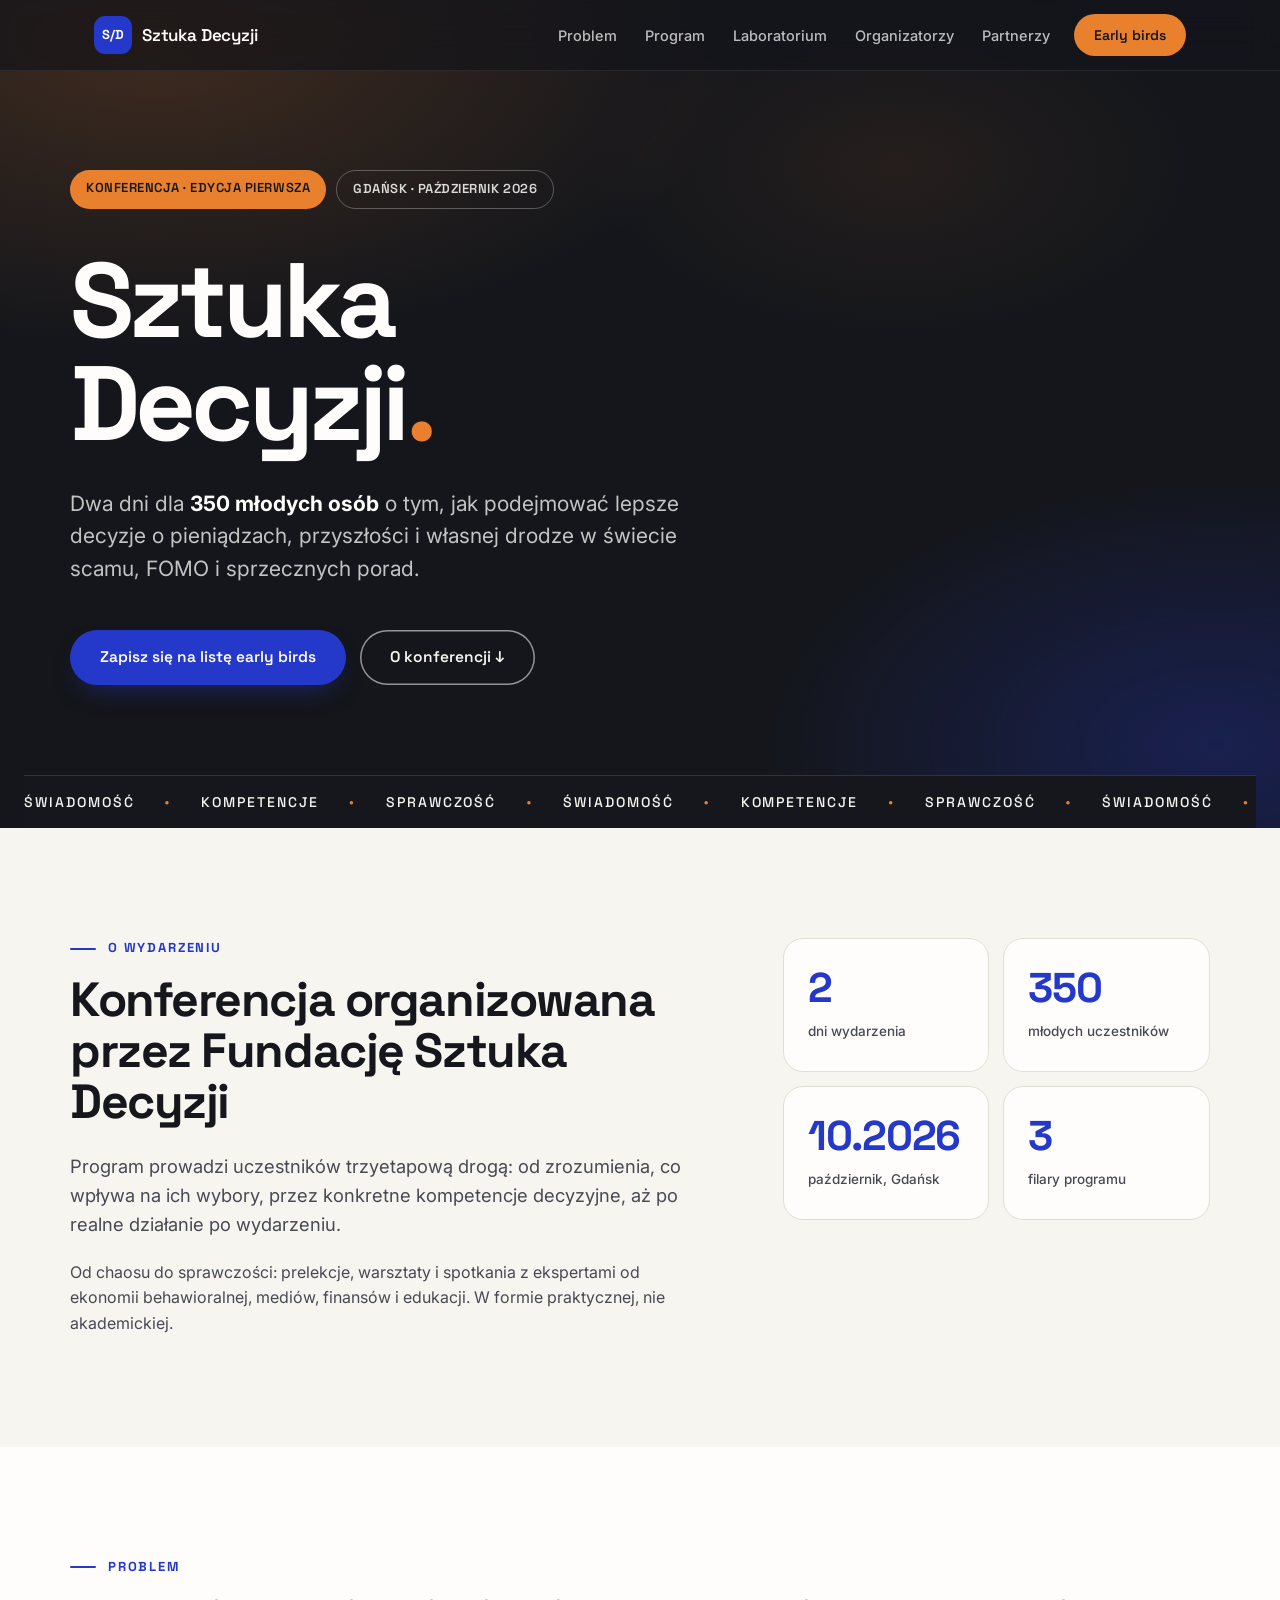
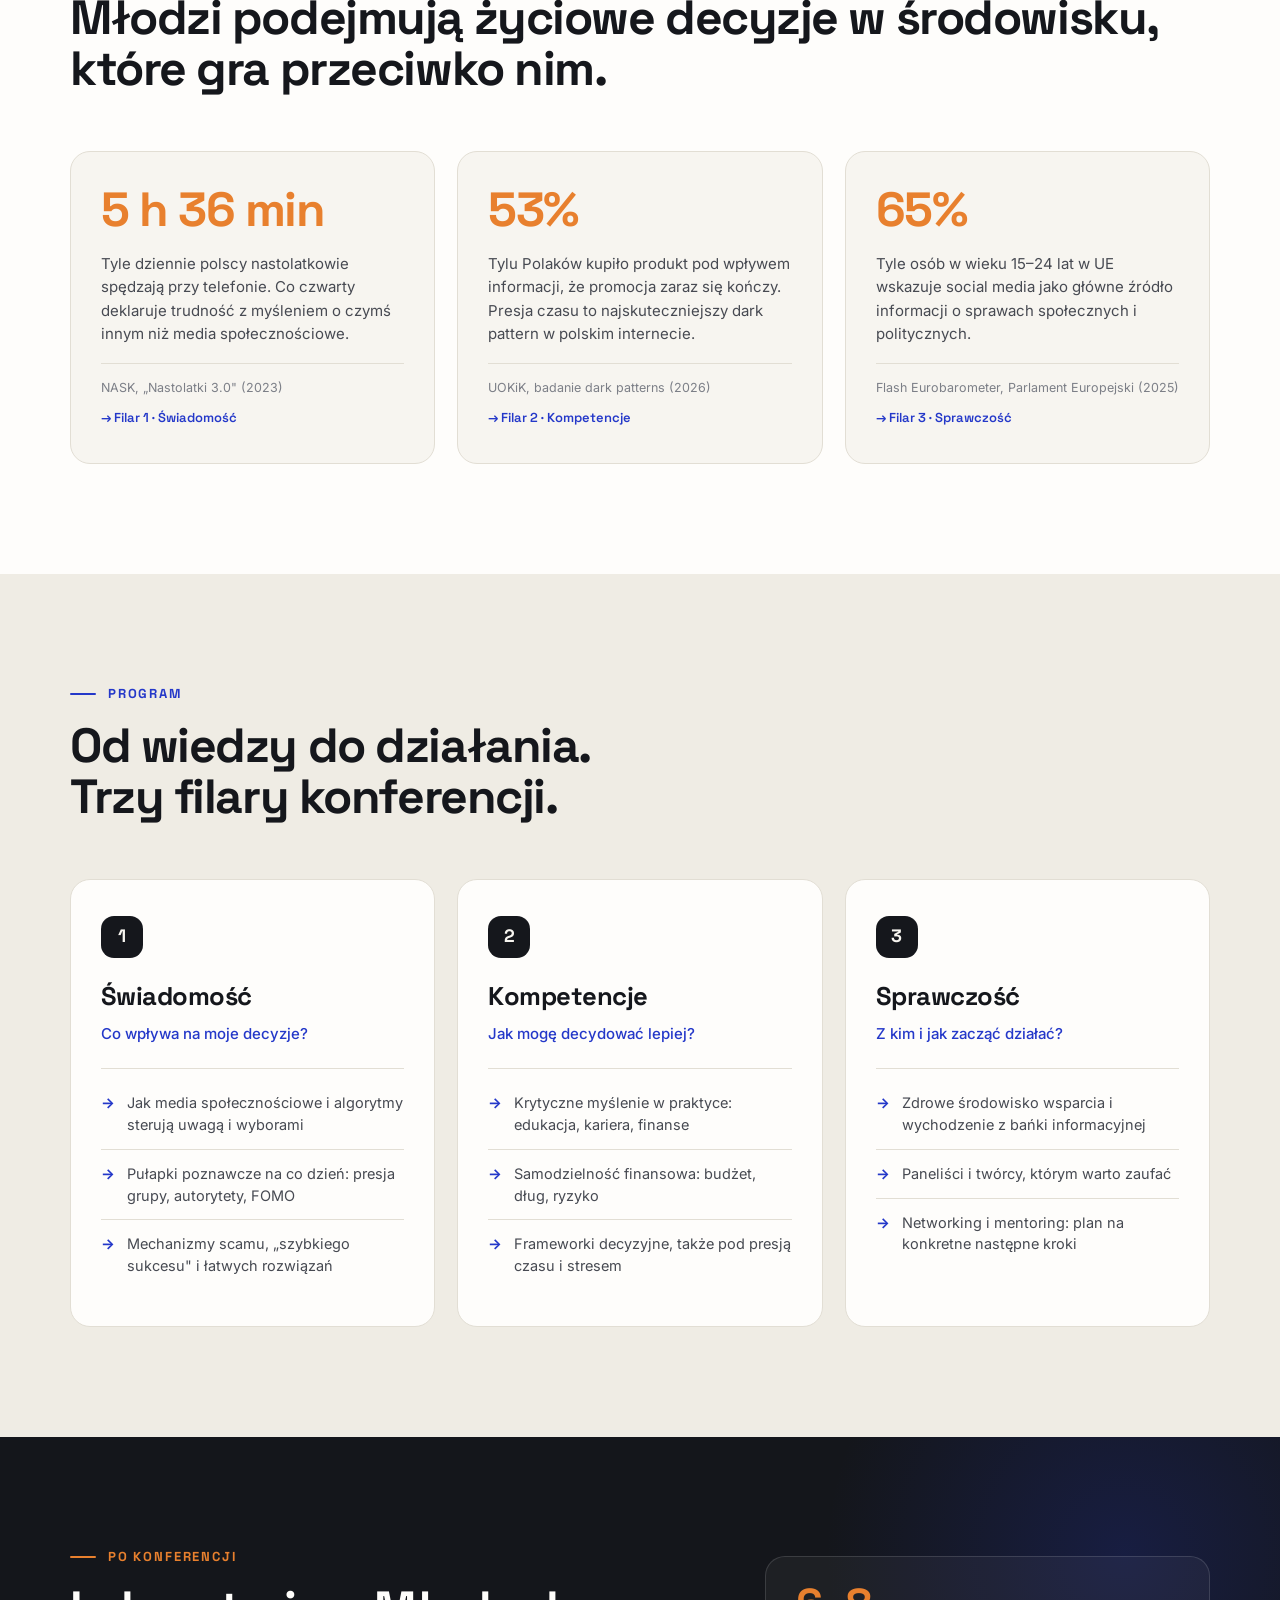
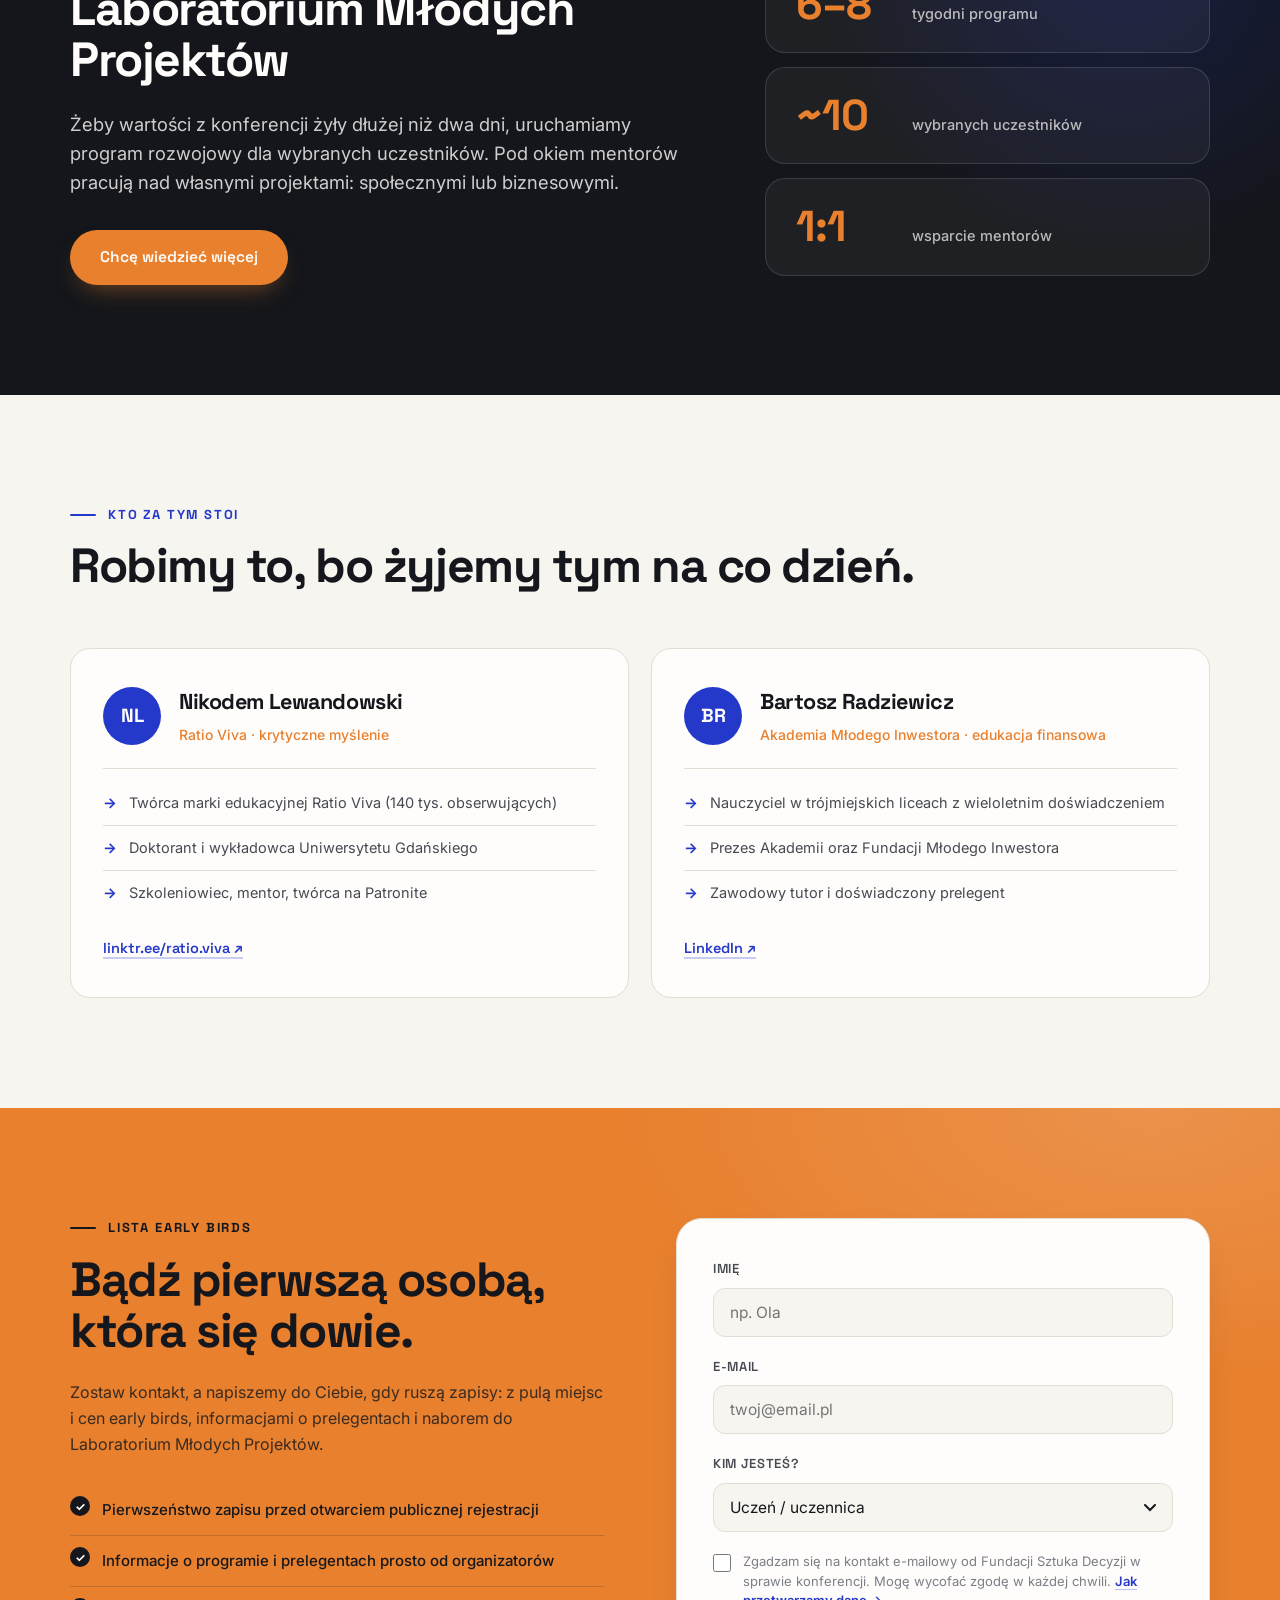
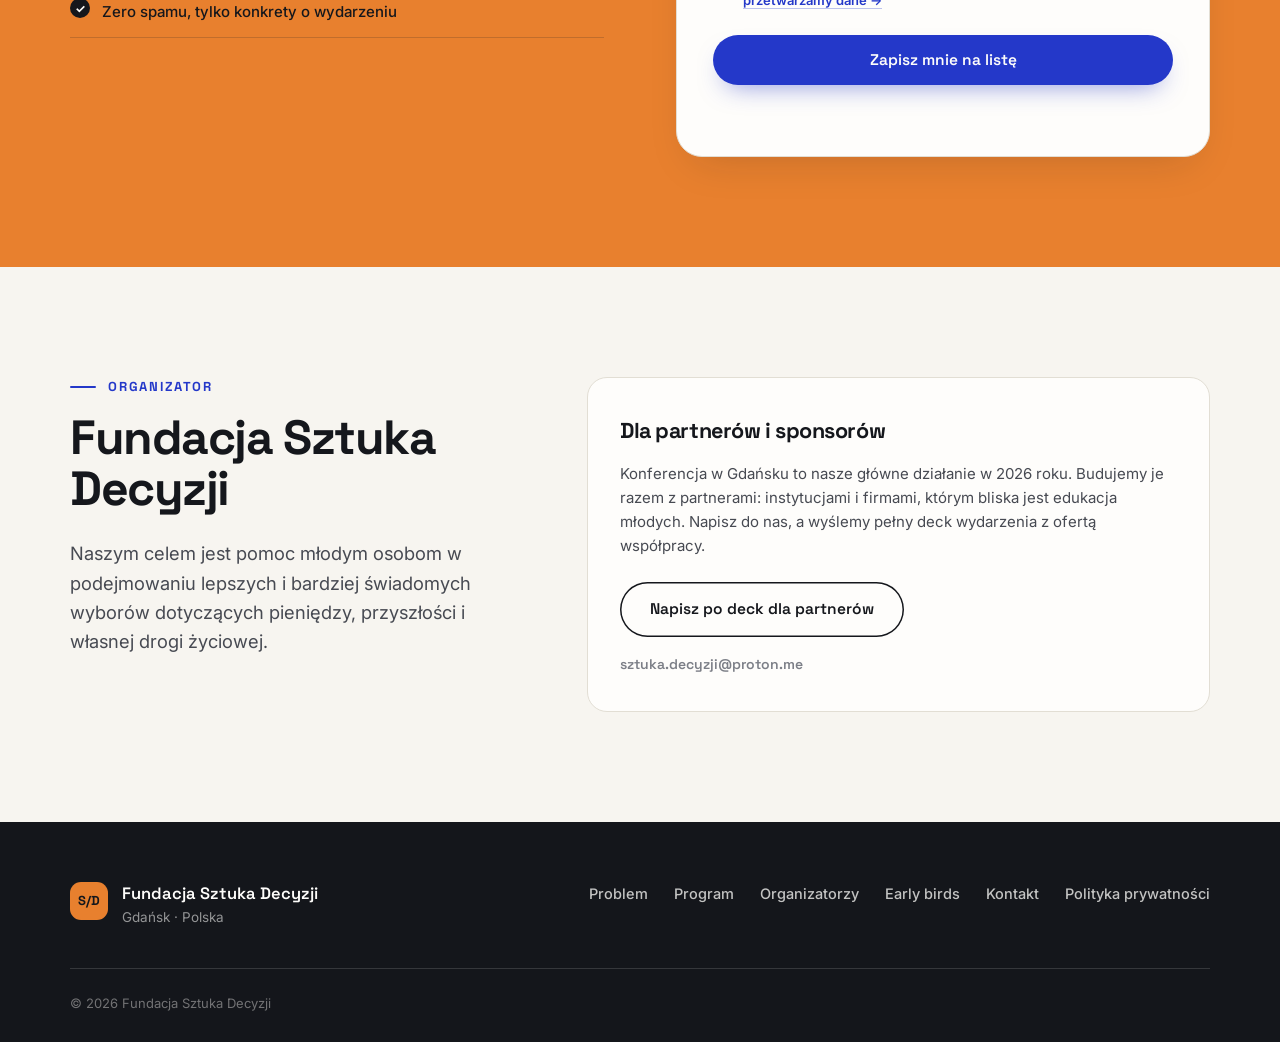
==== commit 1630c13a: "Ciemne hero, sekcje Problem/Organizatorzy/Partnerzy, formularz podpięty pod Brevo, polityka prywatno" ====
--- a/index.html
+++ b/index.html
@@ -3,12 +3,12 @@
 <head>
     <meta charset="UTF-8">
     <meta name="viewport" content="width=device-width, initial-scale=1.0">
-    <title>Sztuka Decyzji — Konferencja dla młodych | Gdańsk 2026</title>
-    <meta name="description" content="Konferencja Sztuka Decyzji — dwa dni o świadomym podejmowaniu decyzji dla 350 młodych osób. Październik 2026, Gdańsk. Zapisz się na listę early birds.">
+    <title>Konferencja Sztuka Decyzji | Gdańsk, październik 2026</title>
+    <meta name="description" content="Dwa dni o świadomym podejmowaniu decyzji dla 350 młodych osób. Gdańsk, październik 2026. Zapisz się na listę early birds.">
     <link rel="preconnect" href="https://fonts.googleapis.com">
     <link rel="preconnect" href="https://fonts.gstatic.com" crossorigin>
     <link href="https://fonts.googleapis.com/css2?family=Space+Grotesk:wght@400;500;600;700&family=Inter:wght@400;500;600&display=swap" rel="stylesheet">
-    <link rel="stylesheet" href="style.css?v=20260705">
+    <link rel="stylesheet" href="style.css?v=20260706">
     <script>document.documentElement.classList.add('js');</script>
 </head>
 <body>
@@ -19,10 +19,11 @@
                 <span class="logo-text">Sztuka Decyzji</span>
             </a>
             <ul class="nav-links" id="navLinks">
-                <li><a href="#konferencja">Konferencja</a></li>
+                <li><a href="#problem">Problem</a></li>
                 <li><a href="#program">Program</a></li>
                 <li><a href="#laboratorium">Laboratorium</a></li>
-                <li><a href="#fundacja">Fundacja</a></li>
+                <li><a href="#organizatorzy">Organizatorzy</a></li>
+                <li><a href="#partnerzy">Partnerzy</a></li>
             </ul>
             <a href="#early-birds" class="nav-cta">Early birds</a>
             <button class="nav-burger" id="navBurger" aria-label="Menu" aria-expanded="false">
@@ -35,15 +36,15 @@
         <div class="hero-inner">
             <div class="hero-topline">
                 <span class="hero-badge">Konferencja · edycja pierwsza</span>
-                <span class="hero-badge outline">Gdańsk — październik 2026</span>
+                <span class="hero-badge outline">Gdańsk · październik 2026</span>
             </div>
             <h1 class="hero-title">
                 Sztuka<br>Decyzji<span class="title-dot">.</span>
             </h1>
             <p class="hero-sub">
                 Dwa dni dla <strong>350 młodych osób</strong> o tym, jak podejmować
-                lepsze decyzje — o pieniądzach, przyszłości i własnej drodze —
-                w świecie, który gra nieczysto.
+                lepsze decyzje o pieniądzach, przyszłości i własnej drodze
+                w świecie scamu, FOMO i sprzecznych porad.
             </p>
             <div class="hero-actions">
                 <a href="#early-birds" class="btn btn-solid">Zapisz się na listę early birds</a>
@@ -52,6 +53,11 @@
         </div>
         <div class="hero-strip" aria-hidden="true">
             <div class="strip-track">
+                <span>Świadomość</span><i>●</i><span>Kompetencje</span><i>●</i><span>Sprawczość</span><i>●</i>
+                <span>Świadomość</span><i>●</i><span>Kompetencje</span><i>●</i><span>Sprawczość</span><i>●</i>
+                <span>Świadomość</span><i>●</i><span>Kompetencje</span><i>●</i><span>Sprawczość</span><i>●</i>
+                <span>Świadomość</span><i>●</i><span>Kompetencje</span><i>●</i><span>Sprawczość</span><i>●</i>
+                <span>Świadomość</span><i>●</i><span>Kompetencje</span><i>●</i><span>Sprawczość</span><i>●</i>
                 <span>Świadomość</span><i>●</i><span>Kompetencje</span><i>●</i><span>Sprawczość</span><i>●</i>
                 <span>Świadomość</span><i>●</i><span>Kompetencje</span><i>●</i><span>Sprawczość</span><i>●</i>
                 <span>Świadomość</span><i>●</i><span>Kompetencje</span><i>●</i><span>Sprawczość</span><i>●</i>
@@ -66,15 +72,14 @@
                     <p class="kicker">O wydarzeniu</p>
                     <h2 class="h2">Konferencja organizowana przez Fundację Sztuka Decyzji</h2>
                     <p class="lead">
-                        Młodzi ludzie podejmują dziś życiowe decyzje w środowisku, które
-                        aktywnie wykorzystuje podatność ich umysłów: przebodźcowanie,
-                        scam na każdym kroku, FOMO i natłok sprzecznych porad w internecie.
-                    </p>
-                    <p class="body-text">
-                        Konferencja „Sztuka Decyzji" to odpowiedź fundacji na ten problem.
-                        Program prowadzi uczestników trzyetapową drogą — od zrozumienia,
+                        Program prowadzi uczestników trzyetapową drogą: od zrozumienia,
                         co wpływa na ich wybory, przez konkretne kompetencje decyzyjne,
                         aż po realne działanie po wydarzeniu.
+                    </p>
+                    <p class="body-text">
+                        Od chaosu do sprawczości: prelekcje, warsztaty i spotkania
+                        z ekspertami od ekonomii behawioralnej, mediów, finansów
+                        i edukacji. W formie praktycznej, nie akademickiej.
                     </p>
                 </div>
                 <div class="about-facts">
@@ -87,14 +92,53 @@
                         <span class="fact-label">młodych uczestników</span>
                     </div>
                     <div class="fact">
-                        <span class="fact-num">X 2026</span>
-                        <span class="fact-label">Gdańsk</span>
+                        <span class="fact-num">10.2026</span>
+                        <span class="fact-label">październik, Gdańsk</span>
                     </div>
                     <div class="fact">
                         <span class="fact-num">3</span>
                         <span class="fact-label">filary programu</span>
                     </div>
                 </div>
+            </div>
+        </div>
+    </section>
+
+    <section id="problem" class="section sec-problem">
+        <div class="section-inner">
+            <p class="kicker">Problem</p>
+            <h2 class="h2">Młodzi podejmują życiowe decyzje w środowisku,<br class="br-wide">które gra przeciwko nim.</h2>
+            <div class="problem-stats">
+                <article class="pstat">
+                    <span class="pstat-num">5 h 36 min</span>
+                    <p class="pstat-text">
+                        Tyle dziennie polscy nastolatkowie spędzają przy telefonie.
+                        Co czwarty deklaruje trudność z myśleniem o czymś innym
+                        niż media społecznościowe.
+                    </p>
+                    <p class="pstat-src">NASK, „Nastolatki 3.0" (2023)</p>
+                    <p class="pstat-pillar">→ Filar 1 · Świadomość</p>
+                </article>
+                <article class="pstat">
+                    <span class="pstat-num">53%</span>
+                    <p class="pstat-text">
+                        Tylu Polaków kupiło produkt pod wpływem informacji,
+                        że promocja zaraz się kończy. Presja czasu to najskuteczniejszy
+                        dark pattern w polskim internecie.
+                    </p>
+                    <p class="pstat-src">UOKiK, badanie dark patterns (2026)</p>
+                    <p class="pstat-pillar">→ Filar 2 · Kompetencje</p>
+                </article>
+                <article class="pstat">
+                    <span class="pstat-num">65%</span>
+                    <p class="pstat-text">
+                        Tyle osób w wieku 15–24 lat w UE wskazuje social media
+                        jako główne źródło informacji o sprawach społecznych
+                        i politycznych.
+                    </p>
+                    <p class="pstat-src">Flash Eurobarometer, Parlament Europejski (2025)</p>
+                    <p class="pstat-pillar">→ Filar 3 · Sprawczość</p>
+                </article>
             </div>
         </div>
     </section>
@@ -117,7 +161,7 @@
                         <li>Mechanizmy scamu, „szybkiego sukcesu" i łatwych rozwiązań</li>
                     </ul>
                 </article>
-                <article class="pillar pillar-accent">
+                <article class="pillar">
                     <div class="pillar-top">
                         <span class="pillar-index">2</span>
                         <h3>Kompetencje</h3>
@@ -126,7 +170,7 @@
                     <ul>
                         <li>Krytyczne myślenie w praktyce: edukacja, kariera, finanse</li>
                         <li>Samodzielność finansowa: budżet, dług, ryzyko</li>
-                        <li>Frameworki decyzyjne — także pod presją czasu i stresem</li>
+                        <li>Frameworki decyzyjne, także pod presją czasu i stresem</li>
                     </ul>
                 </article>
                 <article class="pillar">
@@ -154,15 +198,54 @@
                     <p class="lead on-dark">
                         Żeby wartości z konferencji żyły dłużej niż dwa dni, uruchamiamy
                         program rozwojowy dla wybranych uczestników. Pod okiem mentorów
-                        pracują nad własnymi projektami — społecznymi lub biznesowymi.
-                    </p>
-                    <a href="#early-birds" class="btn btn-yellow">Chcę wiedzieć więcej</a>
+                        pracują nad własnymi projektami: społecznymi lub biznesowymi.
+                    </p>
+                    <a href="#early-birds" class="btn btn-orange">Chcę wiedzieć więcej</a>
                 </div>
                 <div class="lab-nums">
                     <div class="lab-num"><b>6–8</b><span>tygodni programu</span></div>
                     <div class="lab-num"><b>~10</b><span>wybranych uczestników</span></div>
                     <div class="lab-num"><b>1:1</b><span>wsparcie mentorów</span></div>
                 </div>
+            </div>
+        </div>
+    </section>
+
+    <section id="organizatorzy" class="section sec-team">
+        <div class="section-inner">
+            <p class="kicker">Kto za tym stoi</p>
+            <h2 class="h2">Robimy to, bo żyjemy tym na co dzień.</h2>
+            <div class="team-grid">
+                <article class="person">
+                    <div class="person-head">
+                        <span class="person-avatar">NL</span>
+                        <div>
+                            <h3>Nikodem Lewandowski</h3>
+                            <p class="person-role">Ratio Viva · krytyczne myślenie</p>
+                        </div>
+                    </div>
+                    <ul>
+                        <li>Twórca marki edukacyjnej Ratio Viva (140 tys. obserwujących)</li>
+                        <li>Doktorant i wykładowca Uniwersytetu Gdańskiego</li>
+                        <li>Szkoleniowiec, mentor, twórca na Patronite</li>
+                    </ul>
+                    <a class="person-link" href="https://linktr.ee/ratio.viva" target="_blank" rel="noopener">linktr.ee/ratio.viva ↗</a>
+                </article>
+                <article class="person">
+                    <div class="person-head">
+                        <span class="person-avatar">BR</span>
+                        <div>
+                            <h3>Bartosz Radziewicz</h3>
+                            <p class="person-role">Akademia Młodego Inwestora · edukacja finansowa</p>
+                        </div>
+                    </div>
+                    <ul>
+                        <li>Nauczyciel w trójmiejskich liceach z wieloletnim doświadczeniem</li>
+                        <li>Prezes Akademii oraz Fundacji Młodego Inwestora</li>
+                        <li>Zawodowy tutor i doświadczony prelegent</li>
+                    </ul>
+                    <a class="person-link" href="https://www.linkedin.com/in/bartosz-radziewicz-996a281a3/" target="_blank" rel="noopener">LinkedIn ↗</a>
+                </article>
             </div>
         </div>
     </section>
@@ -174,25 +257,25 @@
                     <p class="kicker">Lista early birds</p>
                     <h2 class="h2">Bądź pierwszą osobą, która się dowie.</h2>
                     <p class="body-text">
-                        Zostaw kontakt, a napiszemy do Ciebie, gdy ruszą zapisy —
+                        Zostaw kontakt, a napiszemy do Ciebie, gdy ruszą zapisy:
                         z pulą miejsc i cen early birds, informacjami o prelegentach
                         i naborem do Laboratorium Młodych Projektów.
                     </p>
                     <ul class="form-perks">
                         <li>Pierwszeństwo zapisu przed otwarciem publicznej rejestracji</li>
                         <li>Informacje o programie i prelegentach prosto od organizatorów</li>
-                        <li>Zero spamu — tylko konkrety o wydarzeniu</li>
+                        <li>Zero spamu, tylko konkrety o wydarzeniu</li>
                     </ul>
                 </div>
 
                 <!--
-                  PODPIĘCIE FORMULARZA:
-                  W pliku index.html na dole, w skrypcie, ustaw stałą FORM_ENDPOINT
-                  na adres swojego backendu (np. Formspree: https://formspree.io/f/TWOJE_ID,
-                  Google Apps Script, Airtable itp.). Formularz wysyła POST z polami:
-                  name, email, role, consent, source=early-birds.
-                  Dopóki FORM_ENDPOINT jest pusty, formularz otwiera wiadomość e-mail
-                  z wypełnionymi danymi (mailto) — leady trafiają na skrzynkę fundacji.
+                  Formularz podpięty pod Brevo (adres w stałej BREVO_FORM_URL
+                  w skrypcie na dole strony). Wysyłamy pola FIRSTNAME, EMAIL i ROLA
+                  plus honeypot email_address_check. W Brevo pamiętaj o:
+                  1. włączonym double opt-in dla listy,
+                  2. segmentach zbudowanych na atrybucie ROLA (uczen / student /
+                     rodzic / nauczyciel / partner / inne), żeby partner nie dostał
+                     maila pisanego do licealisty.
                 -->
                 <form class="eb-form" id="ebForm" novalidate>
                     <div class="eb-field">
@@ -216,7 +299,9 @@
                     </div>
                     <label class="eb-consent">
                         <input type="checkbox" id="ebConsent" name="consent" required>
-                        <span>Zgadzam się na kontakt e-mailowy od Fundacji Sztuka Decyzji w sprawie konferencji. Mogę wycofać zgodę w każdej chwili.</span>
+                        <span>Zgadzam się na kontakt e-mailowy od Fundacji Sztuka Decyzji w sprawie konferencji.
+                        Mogę wycofać zgodę w każdej chwili.
+                        <a href="polityka-prywatnosci.html" target="_blank">Jak przetwarzamy dane →</a></span>
                     </label>
                     <button type="submit" class="btn btn-solid btn-full" id="ebSubmit">Zapisz mnie na listę</button>
                     <p class="eb-status" id="ebStatus" role="status"></p>
@@ -225,25 +310,28 @@
         </div>
     </section>
 
-    <section id="fundacja" class="section sec-foundation">
+    <section id="partnerzy" class="section sec-foundation">
         <div class="section-inner">
             <div class="foundation-grid">
                 <div>
                     <p class="kicker">Organizator</p>
                     <h2 class="h2">Fundacja Sztuka Decyzji</h2>
-                </div>
-                <div>
                     <p class="lead">
                         Naszym celem jest pomoc młodym osobom w podejmowaniu lepszych
-                        i bardziej świadomych wyborów — dotyczących pieniędzy, przyszłości
+                        i bardziej świadomych wyborów dotyczących pieniędzy, przyszłości
                         i własnej drogi życiowej.
                     </p>
-                    <p class="body-text">
+                </div>
+                <div class="partner-card">
+                    <h3>Dla partnerów i sponsorów</h3>
+                    <p>
                         Konferencja w Gdańsku to nasze główne działanie w 2026 roku.
-                        Jeśli chcesz wesprzeć wydarzenie jako partner, sponsor lub patron
-                        medialny — napisz do nas:
-                        <a class="text-link" href="mailto:kontakt@sztukadecyzji.pl">kontakt@sztukadecyzji.pl</a>
-                    </p>
+                        Budujemy je razem z partnerami: instytucjami i firmami, którym
+                        bliska jest edukacja młodych. Napisz do nas, a wyślemy pełny
+                        deck wydarzenia z ofertą współpracy.
+                    </p>
+                    <a class="btn btn-line" href="mailto:sztuka.decyzji@proton.me?subject=Partnerstwo%20-%20konferencja%20Sztuka%20Decyzji">Napisz po deck dla partnerów</a>
+                    <p class="partner-mail">sztuka.decyzji@proton.me</p>
                 </div>
             </div>
         </div>
@@ -256,11 +344,12 @@
                 <p>Fundacja Sztuka Decyzji<br><span>Gdańsk · Polska</span></p>
             </div>
             <nav class="footer-nav">
-                <a href="#konferencja">Konferencja</a>
+                <a href="#problem">Problem</a>
                 <a href="#program">Program</a>
-                <a href="#laboratorium">Laboratorium</a>
+                <a href="#organizatorzy">Organizatorzy</a>
                 <a href="#early-birds">Early birds</a>
-                <a href="mailto:kontakt@sztukadecyzji.pl">Kontakt</a>
+                <a href="mailto:sztuka.decyzji@proton.me">Kontakt</a>
+                <a href="polityka-prywatnosci.html">Polityka prywatności</a>
             </nav>
         </div>
         <div class="footer-bottom">
@@ -270,11 +359,11 @@
 
     <script>
     (function () {
-        // ── PODPIĘCIE FORMULARZA ──────────────────────────────────
-        // Wklej tu endpoint przyjmujący POST (np. https://formspree.io/f/TWOJE_ID).
-        // Pusty string = fallback: otwiera e-mail z danymi zgłoszenia.
-        var FORM_ENDPOINT = "";
-        var FALLBACK_EMAIL = "kontakt@sztukadecyzji.pl";
+        // ── FORMULARZ (Brevo) ─────────────────────────────────────
+        // Endpoint formularza subskrypcji z panelu Brevo. Wysyłamy pola
+        // FIRSTNAME, EMAIL, ROLA oraz honeypot email_address_check.
+        var BREVO_FORM_URL = "https://b2baed06.sibforms.com/serve/[base64]";
+        var FALLBACK_EMAIL = "sztuka.decyzji@proton.me";
 
         var form = document.getElementById('ebForm');
         var status = document.getElementById('ebStatus');
@@ -284,45 +373,30 @@
             e.preventDefault();
             if (!form.reportValidity()) return;
 
-            var data = {
-                name: document.getElementById('ebName').value.trim(),
-                email: document.getElementById('ebEmail').value.trim(),
-                role: document.getElementById('ebRole').value,
-                consent: document.getElementById('ebConsent').checked ? 'tak' : 'nie',
-                source: 'early-birds'
-            };
-
-            if (FORM_ENDPOINT) {
-                submitBtn.disabled = true;
-                submitBtn.textContent = 'Wysyłanie…';
-                fetch(FORM_ENDPOINT, {
-                    method: 'POST',
-                    headers: { 'Content-Type': 'application/json', 'Accept': 'application/json' },
-                    body: JSON.stringify(data)
-                }).then(function (res) {
-                    if (!res.ok) throw new Error('HTTP ' + res.status);
-                    form.reset();
-                    submitBtn.textContent = 'Jesteś na liście ✓';
-                    status.textContent = 'Dziękujemy! Odezwiemy się, gdy ruszą zapisy.';
-                    status.className = 'eb-status ok';
-                }).catch(function () {
-                    submitBtn.disabled = false;
-                    submitBtn.textContent = 'Zapisz mnie na listę';
-                    status.textContent = 'Coś poszło nie tak. Spróbuj ponownie lub napisz na ' + FALLBACK_EMAIL;
-                    status.className = 'eb-status err';
-                });
-            } else {
-                // Brak endpointu — otwórz gotową wiadomość e-mail
-                var body = 'Zapis na listę early birds — konferencja Sztuka Decyzji%0D%0A%0D%0A' +
-                    'Imię: ' + encodeURIComponent(data.name) + '%0D%0A' +
-                    'E-mail: ' + encodeURIComponent(data.email) + '%0D%0A' +
-                    'Rola: ' + encodeURIComponent(data.role);
-                window.location.href = 'mailto:' + FALLBACK_EMAIL +
-                    '?subject=' + encodeURIComponent('Early birds — Sztuka Decyzji') +
-                    '&body=' + body;
-                status.textContent = 'Otworzyliśmy wiadomość e-mail z Twoim zgłoszeniem — wystarczy wysłać.';
+            var params = new URLSearchParams();
+            params.append('FIRSTNAME', document.getElementById('ebName').value.trim());
+            params.append('EMAIL', document.getElementById('ebEmail').value.trim());
+            params.append('ROLA', document.getElementById('ebRole').value);
+            params.append('email_address_check', '');
+            params.append('locale', 'pl');
+
+            submitBtn.disabled = true;
+            submitBtn.textContent = 'Wysyłanie…';
+            fetch(BREVO_FORM_URL, {
+                method: 'POST',
+                mode: 'no-cors',
+                body: params
+            }).then(function () {
+                form.reset();
+                submitBtn.textContent = 'Jesteś na liście ✓';
+                status.textContent = 'Dziękujemy! Sprawdź skrzynkę i kliknij link potwierdzający zapis.';
                 status.className = 'eb-status ok';
-            }
+            }).catch(function () {
+                submitBtn.disabled = false;
+                submitBtn.textContent = 'Zapisz mnie na listę';
+                status.textContent = 'Coś poszło nie tak. Spróbuj ponownie lub napisz na ' + FALLBACK_EMAIL;
+                status.className = 'eb-status err';
+            });
         });
 
         // ── Nawigacja mobilna ─────────────────────────────────────
@@ -353,7 +427,7 @@
                     if (en.isIntersecting) { en.target.classList.add('in'); io.unobserve(en.target); }
                 });
             }, { threshold: 0.1 });
-            document.querySelectorAll('.reveal, .pillar, .fact, .lab-num').forEach(function (el) {
+            document.querySelectorAll('.pillar, .fact, .lab-num, .pstat, .person').forEach(function (el) {
                 el.classList.add('will-reveal');
                 io.observe(el);
             });
--- a/style.css
+++ b/style.css
@@ -1,17 +1,22 @@
 :root {
-    --paper: #f2efe9;
-    --paper-2: #e9e4da;
-    --ink: #16181d;
-    --ink-2: #43464e;
-    --muted: #7a7d85;
-    --line: #d8d3c8;
+    --paper: #f7f5f0;
+    --paper-2: #efece4;
+    --ink: #15171c;
+    --ink-2: #474a52;
+    --muted: #7c7f87;
+    --line: #e2ded4;
     --cobalt: #2438c9;
     --cobalt-deep: #1b2a9e;
-    --yellow: #ffd12e;
+    --cobalt-soft: rgba(36, 56, 201, 0.08);
+    --orange: #e8802e;
     --dark: #14161b;
-    --white: #fdfcfa;
+    --white: #fefdfb;
     --maxw: 1140px;
-    --ease: cubic-bezier(.25, .7, .25, 1);
+    --r: 20px;
+    --r-sm: 12px;
+    --ease: cubic-bezier(.22, .68, .22, 1);
+    --shadow-soft: 0 18px 44px -18px rgba(21, 23, 28, 0.18);
+    --shadow-hover: 0 26px 56px -20px rgba(21, 23, 28, 0.24);
 }
 
 * { box-sizing: border-box; }
@@ -37,12 +42,19 @@
     position: fixed;
     top: 0; left: 0; right: 0;
     z-index: 100;
-    background: var(--paper);
-    border-bottom: 2px solid var(--ink);
-    transition: box-shadow .25s var(--ease);
-}
-
-.nav.scrolled { box-shadow: 0 4px 0 rgba(22, 24, 29, 0.08); }
+    background: rgba(20, 22, 27, 0.72);
+    backdrop-filter: saturate(160%) blur(16px);
+    -webkit-backdrop-filter: saturate(160%) blur(16px);
+    border-bottom: 1px solid rgba(254, 253, 251, 0.08);
+    transition: background .3s, box-shadow .3s;
+}
+
+.nav.scrolled {
+    background: rgba(20, 22, 27, 0.92);
+    box-shadow: 0 10px 30px -18px rgba(0, 0, 0, 0.5);
+}
+
+.nav .logo-text { color: var(--white); }
 
 .nav-inner {
     max-width: var(--maxw);
@@ -67,13 +79,14 @@
     height: 38px;
     background: var(--cobalt);
     color: var(--white);
+    border-radius: 11px;
     font-family: 'Space Grotesk', sans-serif;
     font-weight: 700;
     font-size: 13px;
     letter-spacing: 0.02em;
 }
 
-.logo-mark.on-dark { background: var(--yellow); color: var(--ink); }
+.logo-mark.on-dark { background: var(--orange); color: var(--ink); }
 
 .logo-text {
     font-family: 'Space Grotesk', sans-serif;
@@ -84,7 +97,7 @@
 
 .nav-links {
     display: flex;
-    gap: 26px;
+    gap: 28px;
     list-style: none;
     margin: 0; padding: 0;
 }
@@ -92,25 +105,42 @@
 .nav-links a {
     font-size: 14.5px;
     font-weight: 500;
-    color: var(--ink-2);
-    border-bottom: 2px solid transparent;
-    padding-bottom: 2px;
-    transition: color .15s, border-color .15s;
-}
-
-.nav-links a:hover { color: var(--ink); border-color: var(--yellow); }
+    color: rgba(254, 253, 251, 0.72);
+    position: relative;
+    padding-bottom: 3px;
+    transition: color .2s;
+}
+
+.nav-links a::after {
+    content: '';
+    position: absolute;
+    left: 0; bottom: 0;
+    width: 0;
+    height: 2px;
+    background: var(--orange);
+    border-radius: 2px;
+    transition: width .3s var(--ease);
+}
+
+.nav-links a:hover { color: var(--white); }
+.nav-links a:hover::after { width: 100%; }
 
 .nav-cta {
-    padding: 9px 18px;
-    background: var(--ink);
-    color: var(--paper);
+    padding: 10px 20px;
+    background: var(--orange);
+    color: var(--ink);
     font-size: 14px;
     font-weight: 600;
     font-family: 'Space Grotesk', sans-serif;
-    transition: background .15s, transform .15s var(--ease);
-}
-
-.nav-cta:hover { background: var(--cobalt); transform: translate(-1px, -1px); }
+    border-radius: 999px;
+    transition: background .2s, transform .2s var(--ease), box-shadow .2s var(--ease);
+}
+
+.nav-cta:hover {
+    background: var(--white);
+    transform: translateY(-2px);
+    box-shadow: 0 10px 22px -8px rgba(232, 128, 46, 0.5);
+}
 
 .nav-burger {
     display: none;
@@ -126,7 +156,8 @@
     display: block;
     width: 24px;
     height: 2px;
-    background: var(--ink);
+    background: var(--white);
+    border-radius: 2px;
     transition: transform .25s var(--ease);
 }
 
@@ -142,8 +173,8 @@
         left: 0; right: 0;
         flex-direction: column;
         gap: 0;
-        background: var(--paper);
-        border-bottom: 2px solid var(--ink);
+        background: rgba(20, 22, 27, 0.97);
+        border-bottom: 1px solid rgba(254, 253, 251, 0.1);
         padding: 8px 24px 16px;
     }
     .nav-links.open { display: flex; }
@@ -151,34 +182,33 @@
         display: block;
         padding: 12px 0;
         font-size: 16px;
-        border-bottom: 1px solid var(--line);
+        border-bottom: 1px solid rgba(254, 253, 251, 0.1);
     }
+    .nav-links a::after { display: none; }
     .nav-cta { display: none; }
 }
 
 /* ── Hero ───────────────────────────────────────────── */
 .hero {
-    padding: 150px 24px 0;
-    border-bottom: 2px solid var(--ink);
+    padding: 170px 24px 0;
     background:
-        linear-gradient(var(--line) 1px, transparent 1px),
-        linear-gradient(90deg, var(--line) 1px, transparent 1px);
-    background-size: 56px 56px;
-    background-position: center top;
-    background-color: var(--paper);
+        radial-gradient(ellipse 75% 60% at 12% 5%, rgba(232, 128, 46, 0.2), transparent 62%),
+        radial-gradient(ellipse 55% 50% at 95% 90%, rgba(36, 56, 201, 0.3), transparent 65%),
+        radial-gradient(ellipse 40% 35% at 70% 20%, rgba(232, 128, 46, 0.08), transparent 60%),
+        var(--dark);
 }
 
 .hero-inner {
     max-width: var(--maxw);
     margin: 0 auto;
-    padding-bottom: 80px;
+    padding-bottom: 90px;
 }
 
 .hero-topline {
     display: flex;
     gap: 10px;
     flex-wrap: wrap;
-    margin-bottom: 36px;
+    margin-bottom: 40px;
 }
 
 .hero-badge {
@@ -187,33 +217,48 @@
     font-weight: 600;
     letter-spacing: 0.04em;
     text-transform: uppercase;
-    padding: 7px 14px;
-    background: var(--yellow);
-    border: 2px solid var(--ink);
-}
-
-.hero-badge.outline { background: var(--paper); }
+    padding: 8px 16px;
+    border-radius: 999px;
+    background: var(--orange);
+    color: var(--ink);
+}
+
+.hero-badge.outline {
+    background: transparent;
+    border: 1.5px solid rgba(254, 253, 251, 0.28);
+    color: rgba(254, 253, 251, 0.85);
+}
 
 .hero-title {
-    font-size: clamp(3.4rem, 12vw, 8.5rem);
-    font-weight: 700;
-    line-height: 0.95;
-    letter-spacing: -0.04em;
+    font-size: clamp(3.2rem, 9.5vw, 6.6rem);
+    font-weight: 700;
+    line-height: 0.98;
+    letter-spacing: -0.045em;
     margin: 0 0 32px;
-    text-transform: uppercase;
-}
-
-.title-dot { color: var(--cobalt); }
+    color: var(--white);
+}
+
+.title-dot { color: var(--orange); }
 
 .hero-sub {
-    font-size: clamp(1.1rem, 2vw, 1.35rem);
+    font-size: clamp(1.1rem, 2vw, 1.32rem);
     line-height: 1.55;
-    color: var(--ink-2);
-    max-width: 640px;
+    color: rgba(254, 253, 251, 0.75);
+    max-width: 620px;
     margin: 0 0 44px;
 }
 
-.hero-sub strong { color: var(--ink); }
+.hero-sub strong { color: var(--white); }
+
+.hero .btn-line {
+    color: var(--paper);
+    box-shadow: inset 0 0 0 1.5px rgba(254, 253, 251, 0.55);
+}
+
+.hero .btn-line:hover {
+    background: var(--paper);
+    color: var(--ink);
+}
 
 .hero-actions {
     display: flex;
@@ -224,74 +269,82 @@
 /* ── Przyciski ──────────────────────────────────────── */
 .btn {
     display: inline-block;
-    padding: 15px 28px;
+    padding: 15px 30px;
     font-family: 'Space Grotesk', sans-serif;
     font-size: 15.5px;
     font-weight: 600;
-    border: 2px solid var(--ink);
+    border: none;
+    border-radius: 999px;
     cursor: pointer;
-    transition: transform .15s var(--ease), box-shadow .15s var(--ease), background .15s;
+    transition: transform .25s var(--ease), box-shadow .25s var(--ease), background .2s;
 }
 
 .btn-solid {
     background: var(--cobalt);
     color: var(--white);
-    border-color: var(--ink);
-    box-shadow: 4px 4px 0 var(--ink);
+    box-shadow: 0 12px 26px -12px rgba(36, 56, 201, 0.55);
 }
 
 .btn-solid:hover {
-    transform: translate(-2px, -2px);
-    box-shadow: 6px 6px 0 var(--ink);
-}
-
-.btn-solid:active { transform: translate(2px, 2px); box-shadow: 0 0 0 var(--ink); }
+    background: var(--cobalt-deep);
+    transform: translateY(-3px);
+    box-shadow: 0 18px 34px -12px rgba(36, 56, 201, 0.6);
+}
 
 .btn-line {
     background: transparent;
     color: var(--ink);
-}
-
-.btn-line:hover { background: var(--ink); color: var(--paper); }
-
-.btn-yellow {
-    background: var(--yellow);
-    color: var(--ink);
-    box-shadow: 4px 4px 0 rgba(253, 252, 250, 0.25);
-}
-
-.btn-yellow:hover { transform: translate(-2px, -2px); box-shadow: 6px 6px 0 rgba(253, 252, 250, 0.25); }
+    box-shadow: inset 0 0 0 1.5px var(--ink);
+}
+
+.btn-line:hover {
+    background: var(--ink);
+    color: var(--paper);
+    transform: translateY(-3px);
+}
+
+.btn-orange {
+    background: var(--orange);
+    color: var(--white);
+    box-shadow: 0 12px 26px -12px rgba(232, 128, 46, 0.55);
+}
+
+.btn-orange:hover {
+    transform: translateY(-3px);
+    box-shadow: 0 18px 34px -12px rgba(232, 128, 46, 0.65);
+}
 
 .btn-full { width: 100%; text-align: center; }
 
 /* ── Pasek przewijany ───────────────────────────────── */
 .hero-strip {
-    border-top: 2px solid var(--ink);
     background: var(--ink);
     color: var(--paper);
     overflow: hidden;
-    padding: 14px 0;
+    padding: 15px 0;
+    border-top: 1px solid rgba(254, 253, 251, 0.12);
 }
 
 .strip-track {
     display: flex;
-    gap: 28px;
     align-items: center;
     white-space: nowrap;
     font-family: 'Space Grotesk', sans-serif;
-    font-size: 15px;
+    font-size: 14px;
     font-weight: 500;
-    letter-spacing: 0.12em;
+    letter-spacing: 0.14em;
     text-transform: uppercase;
-    animation: marquee 24s linear infinite;
+    animation: marquee 60s linear infinite;
     width: max-content;
 }
 
-.strip-track i { font-style: normal; color: var(--yellow); font-size: 9px; }
+.strip-track span, .strip-track i { margin-right: 30px; }
+
+.strip-track i { font-style: normal; color: var(--orange); font-size: 8px; }
 
 @keyframes marquee {
     from { transform: translateX(0); }
-    to { transform: translateX(-33.333%); }
+    to { transform: translateX(-50%); }
 }
 
 @media (prefers-reduced-motion: reduce) {
@@ -320,16 +373,17 @@
     content: '';
     width: 26px;
     height: 2px;
+    border-radius: 2px;
     background: var(--cobalt);
 }
 
-.kicker.on-dark { color: var(--yellow); }
-.kicker.on-dark::before { background: var(--yellow); }
+.kicker.on-dark { color: var(--orange); }
+.kicker.on-dark::before { background: var(--orange); }
 
 .h2 {
     font-size: clamp(1.9rem, 4.4vw, 3rem);
     font-weight: 700;
-    line-height: 1.05;
+    line-height: 1.06;
     letter-spacing: -0.03em;
     margin: 0 0 24px;
 }
@@ -343,7 +397,7 @@
     margin: 0 0 20px;
 }
 
-.lead.on-dark { color: rgba(253, 252, 250, 0.8); }
+.lead.on-dark { color: rgba(254, 253, 251, 0.8); }
 
 .body-text {
     font-size: 1rem;
@@ -354,10 +408,11 @@
 .text-link {
     color: var(--cobalt);
     font-weight: 600;
-    border-bottom: 2px solid var(--yellow);
-}
-
-.text-link:hover { background: var(--yellow); }
+    border-bottom: 2px solid rgba(36, 56, 201, 0.25);
+    transition: border-color .2s;
+}
+
+.text-link:hover { border-color: var(--cobalt); }
 
 /* ── O konferencji ──────────────────────────────────── */
 .sec-about { background: var(--paper); }
@@ -372,20 +427,26 @@
 .about-facts {
     display: grid;
     grid-template-columns: 1fr 1fr;
-    border: 2px solid var(--ink);
-    background: var(--ink);
-    gap: 2px;
+    gap: 14px;
 }
 
 .fact {
     background: var(--white);
-    padding: 30px 24px;
+    border: 1px solid var(--line);
+    border-radius: var(--r);
+    padding: 28px 24px;
+    transition: transform .3s var(--ease), box-shadow .3s var(--ease);
+}
+
+.fact:hover {
+    transform: translateY(-4px);
+    box-shadow: var(--shadow-soft);
 }
 
 .fact-num {
     display: block;
     font-family: 'Space Grotesk', sans-serif;
-    font-size: clamp(1.9rem, 3.4vw, 2.7rem);
+    font-size: clamp(1.9rem, 3.4vw, 2.6rem);
     font-weight: 700;
     letter-spacing: -0.03em;
     line-height: 1;
@@ -404,11 +465,7 @@
 }
 
 /* ── Program / filary ───────────────────────────────── */
-.sec-program {
-    background: var(--paper-2);
-    border-top: 2px solid var(--ink);
-    border-bottom: 2px solid var(--ink);
-}
+.sec-program { background: var(--paper-2); }
 
 .pillars {
     display: grid;
@@ -419,37 +476,46 @@
 
 .pillar {
     background: var(--white);
-    border: 2px solid var(--ink);
-    padding: 34px 28px;
-    box-shadow: 6px 6px 0 rgba(22, 24, 29, 0.12);
-    transition: transform .2s var(--ease), box-shadow .2s var(--ease);
+    border: 1px solid var(--line);
+    border-radius: var(--r);
+    padding: 36px 30px;
+    position: relative;
+    overflow: hidden;
+    transition: transform .35s var(--ease), box-shadow .35s var(--ease);
+}
+
+.pillar::before {
+    content: '';
+    position: absolute;
+    top: 0; left: 0; right: 0;
+    height: 4px;
+    background: var(--cobalt);
+    transform: scaleX(0);
+    transform-origin: left;
+    transition: transform .45s var(--ease);
 }
 
 .pillar:hover {
-    transform: translate(-3px, -3px);
-    box-shadow: 9px 9px 0 rgba(22, 24, 29, 0.16);
-}
-
-.pillar-accent { background: var(--cobalt); color: var(--white); }
-.pillar-accent .pillar-q { color: var(--yellow); }
-.pillar-accent ul li { color: rgba(253, 252, 250, 0.85); border-color: rgba(253, 252, 250, 0.2); }
-.pillar-accent ul li::before { color: var(--yellow); }
-.pillar-accent .pillar-index { background: var(--yellow); color: var(--ink); }
-.pillar-accent .pillar-top { border-color: rgba(253, 252, 250, 0.25); }
+    transform: translateY(-6px);
+    box-shadow: var(--shadow-hover);
+}
+
+.pillar:hover::before { transform: scaleX(1); }
 
 .pillar-top {
     padding-bottom: 22px;
     margin-bottom: 10px;
-    border-bottom: 2px solid var(--line);
+    border-bottom: 1px solid var(--line);
 }
 
 .pillar-index {
     display: inline-grid;
     place-items: center;
-    width: 40px;
-    height: 40px;
+    width: 42px;
+    height: 42px;
     background: var(--ink);
     color: var(--paper);
+    border-radius: 13px;
     font-family: 'Space Grotesk', sans-serif;
     font-weight: 700;
     font-size: 18px;
@@ -457,7 +523,7 @@
 }
 
 .pillar h3 {
-    font-size: 1.65rem;
+    font-size: 1.6rem;
     font-weight: 700;
     letter-spacing: -0.02em;
     margin: 0 0 6px;
@@ -476,7 +542,7 @@
 }
 
 .pillar ul li {
-    padding: 13px 0 13px 24px;
+    padding: 13px 0 13px 26px;
     font-size: 14.5px;
     line-height: 1.5;
     color: var(--ink-2);
@@ -499,13 +565,29 @@
 }
 
 /* ── Laboratorium ───────────────────────────────────── */
-.sec-lab { background: var(--dark); }
+.sec-lab {
+    background: var(--dark);
+    position: relative;
+    overflow: hidden;
+}
+
+.sec-lab::before {
+    content: '';
+    position: absolute;
+    top: -35%; right: -12%;
+    width: 620px;
+    height: 620px;
+    background: radial-gradient(circle, rgba(36, 56, 201, 0.22), transparent 68%);
+    pointer-events: none;
+}
 
 .lab-grid {
     display: grid;
     grid-template-columns: 1.4fr 1fr;
     gap: 72px;
     align-items: center;
+    position: relative;
+    z-index: 1;
 }
 
 .lab-grid .btn { margin-top: 12px; }
@@ -513,24 +595,31 @@
 .lab-nums {
     display: flex;
     flex-direction: column;
-    border: 2px solid rgba(253, 252, 250, 0.25);
+    gap: 14px;
 }
 
 .lab-num {
     display: flex;
     align-items: baseline;
-    gap: 18px;
-    padding: 26px 28px;
-    border-bottom: 2px solid rgba(253, 252, 250, 0.25);
-}
-
-.lab-num:last-child { border-bottom: none; }
+    gap: 20px;
+    padding: 26px 30px;
+    background: rgba(254, 253, 251, 0.045);
+    border: 1px solid rgba(254, 253, 251, 0.13);
+    border-radius: var(--r);
+    transition: transform .3s var(--ease), background .3s, border-color .3s;
+}
+
+.lab-num:hover {
+    transform: translateX(6px);
+    background: rgba(254, 253, 251, 0.08);
+    border-color: rgba(232, 128, 46, 0.55);
+}
 
 .lab-num b {
     font-family: 'Space Grotesk', sans-serif;
-    font-size: clamp(2rem, 3.6vw, 2.8rem);
-    font-weight: 700;
-    color: var(--yellow);
+    font-size: clamp(2rem, 3.6vw, 2.7rem);
+    font-weight: 700;
+    color: var(--orange);
     letter-spacing: -0.02em;
     line-height: 1;
     min-width: 96px;
@@ -538,7 +627,7 @@
 
 .lab-num span {
     font-size: 14.5px;
-    color: rgba(253, 252, 250, 0.7);
+    color: rgba(254, 253, 251, 0.7);
     font-weight: 500;
 }
 
@@ -548,13 +637,15 @@
 
 /* ── Formularz early birds ──────────────────────────── */
 .sec-form {
-    background: var(--yellow);
-    border-bottom: 2px solid var(--ink);
+    background:
+        radial-gradient(ellipse 70% 60% at 90% 0%, rgba(255, 255, 255, 0.14), transparent 60%),
+        var(--orange);
 }
 
 .sec-form .kicker { color: var(--ink); }
 .sec-form .kicker::before { background: var(--ink); }
-.sec-form .body-text { color: var(--ink); }
+.sec-form .h2 { color: var(--ink); }
+.sec-form .body-text { color: rgba(21, 23, 28, 0.82); }
 
 .form-grid {
     display: grid;
@@ -570,26 +661,36 @@
 }
 
 .form-perks li {
-    padding: 12px 0 12px 30px;
+    padding: 13px 0 13px 32px;
     font-size: 15px;
     font-weight: 500;
+    color: var(--ink);
     position: relative;
-    border-bottom: 2px solid rgba(22, 24, 29, 0.15);
+    border-bottom: 1px solid rgba(21, 23, 28, 0.18);
 }
 
 .form-perks li::before {
     content: '✓';
     position: absolute;
     left: 0;
-    font-weight: 700;
-    color: var(--cobalt);
+    top: 11px;
+    display: grid;
+    place-items: center;
+    width: 20px;
+    height: 20px;
+    border-radius: 50%;
+    background: var(--ink);
+    color: var(--white);
+    font-size: 12px;
+    font-weight: 700;
 }
 
 .eb-form {
     background: var(--white);
-    border: 2px solid var(--ink);
-    box-shadow: 8px 8px 0 var(--ink);
-    padding: 36px 32px;
+    border: 1px solid var(--line);
+    border-radius: calc(var(--r) + 6px);
+    box-shadow: var(--shadow-soft);
+    padding: 40px 36px;
 }
 
 .eb-field { margin-bottom: 20px; }
@@ -597,38 +698,40 @@
 .eb-field label {
     display: block;
     font-family: 'Space Grotesk', sans-serif;
-    font-size: 13.5px;
+    font-size: 13px;
     font-weight: 600;
-    letter-spacing: 0.03em;
+    letter-spacing: 0.05em;
     text-transform: uppercase;
-    margin-bottom: 7px;
+    color: var(--ink-2);
+    margin-bottom: 8px;
 }
 
 .eb-field input,
 .eb-field select {
     width: 100%;
-    padding: 13px 14px;
+    padding: 14px 16px;
     font-family: 'Inter', sans-serif;
     font-size: 15.5px;
     color: var(--ink);
     background: var(--paper);
-    border: 2px solid var(--ink);
+    border: 1.5px solid var(--line);
+    border-radius: var(--r-sm);
     outline: none;
-    transition: box-shadow .15s;
+    transition: border-color .2s, box-shadow .2s;
     appearance: none;
     -webkit-appearance: none;
-    border-radius: 0;
 }
 
 .eb-field select {
-    background-image: url("data:image/svg+xml,%3Csvg xmlns='http://www.w3.org/2000/svg' width='12' height='8'%3E%3Cpath d='M1 1l5 5 5-5' stroke='%2316181d' stroke-width='2' fill='none'/%3E%3C/svg%3E");
+    background-image: url("data:image/svg+xml,%3Csvg xmlns='http://www.w3.org/2000/svg' width='12' height='8'%3E%3Cpath d='M1 1l5 5 5-5' stroke='%2315171c' stroke-width='2' fill='none' stroke-linecap='round'/%3E%3C/svg%3E");
     background-repeat: no-repeat;
-    background-position: right 14px center;
+    background-position: right 16px center;
 }
 
 .eb-field input:focus,
 .eb-field select:focus {
-    box-shadow: 0 0 0 3px var(--cobalt);
+    border-color: var(--cobalt);
+    box-shadow: 0 0 0 4px var(--cobalt-soft);
 }
 
 .eb-consent {
@@ -637,7 +740,7 @@
     align-items: flex-start;
     font-size: 13px;
     line-height: 1.5;
-    color: var(--ink-2);
+    color: var(--muted);
     margin: 4px 0 24px;
     cursor: pointer;
 }
@@ -650,6 +753,14 @@
     flex-shrink: 0;
 }
 
+.eb-consent a {
+    color: var(--cobalt);
+    font-weight: 600;
+    border-bottom: 1px solid rgba(36, 56, 201, 0.3);
+}
+
+.eb-consent a:hover { border-color: var(--cobalt); }
+
 .eb-status {
     margin: 14px 0 0;
     font-size: 14px;
@@ -662,7 +773,6 @@
 
 @media (max-width: 880px) {
     .form-grid { grid-template-columns: 1fr; gap: 44px; }
-    .eb-form { box-shadow: 5px 5px 0 var(--ink); }
 }
 
 /* ── Fundacja ───────────────────────────────────────── */
@@ -682,8 +792,7 @@
 /* ── Stopka ─────────────────────────────────────────── */
 .footer {
     background: var(--dark);
-    color: rgba(253, 252, 250, 0.75);
-    border-top: 2px solid var(--ink);
+    color: rgba(254, 253, 251, 0.75);
     padding: 60px 24px 28px;
 }
 
@@ -696,7 +805,7 @@
     gap: 40px;
     flex-wrap: wrap;
     padding-bottom: 40px;
-    border-bottom: 1px solid rgba(253, 252, 250, 0.15);
+    border-bottom: 1px solid rgba(254, 253, 251, 0.14);
 }
 
 .footer-brand {
@@ -717,7 +826,7 @@
     font-family: 'Inter', sans-serif;
     font-weight: 400;
     font-size: 13.5px;
-    color: rgba(253, 252, 250, 0.55);
+    color: rgba(254, 253, 251, 0.55);
 }
 
 .footer-nav {
@@ -729,20 +838,235 @@
 .footer-nav a {
     font-size: 14.5px;
     font-weight: 500;
-    border-bottom: 2px solid transparent;
-    transition: border-color .15s, color .15s;
-}
-
-.footer-nav a:hover { color: var(--white); border-color: var(--yellow); }
+    position: relative;
+    padding-bottom: 3px;
+    transition: color .2s;
+}
+
+.footer-nav a::after {
+    content: '';
+    position: absolute;
+    left: 0; bottom: 0;
+    width: 0;
+    height: 2px;
+    background: var(--orange);
+    border-radius: 2px;
+    transition: width .3s var(--ease);
+}
+
+.footer-nav a:hover { color: var(--white); }
+.footer-nav a:hover::after { width: 100%; }
 
 .footer-bottom {
     max-width: var(--maxw);
     margin: 24px auto 0;
     font-size: 13px;
-    color: rgba(253, 252, 250, 0.4);
+    color: rgba(254, 253, 251, 0.4);
 }
 
 .footer-bottom p { margin: 0; }
+
+/* ── Problem ────────────────────────────────────────── */
+.sec-problem { background: var(--white); }
+
+.br-wide { display: inline; }
+@media (max-width: 880px) { .br-wide { display: none; } }
+
+.problem-stats {
+    display: grid;
+    grid-template-columns: repeat(3, 1fr);
+    gap: 22px;
+    margin-top: 56px;
+}
+
+.pstat {
+    background: var(--paper);
+    border: 1px solid var(--line);
+    border-radius: var(--r);
+    padding: 34px 30px;
+    display: flex;
+    flex-direction: column;
+    transition: transform .3s var(--ease), box-shadow .3s var(--ease);
+}
+
+.pstat:hover {
+    transform: translateY(-5px);
+    box-shadow: var(--shadow-soft);
+}
+
+.pstat-num {
+    font-family: 'Space Grotesk', sans-serif;
+    font-size: clamp(2.2rem, 4vw, 3rem);
+    font-weight: 700;
+    letter-spacing: -0.03em;
+    line-height: 1;
+    color: var(--orange);
+    margin-bottom: 18px;
+}
+
+.pstat-text {
+    font-size: 15px;
+    line-height: 1.55;
+    color: var(--ink-2);
+    margin: 0 0 18px;
+    flex: 1;
+}
+
+.pstat-src {
+    font-size: 12.5px;
+    color: var(--muted);
+    margin: 0 0 10px;
+    padding-top: 14px;
+    border-top: 1px solid var(--line);
+}
+
+.pstat-pillar {
+    font-family: 'Space Grotesk', sans-serif;
+    font-size: 13px;
+    font-weight: 600;
+    color: var(--cobalt);
+    margin: 0;
+}
+
+@media (max-width: 880px) {
+    .problem-stats { grid-template-columns: 1fr; }
+}
+
+/* ── Kto za tym stoi ───────────────────────────────── */
+.sec-team { background: var(--paper); }
+
+.team-grid {
+    display: grid;
+    grid-template-columns: 1fr 1fr;
+    gap: 22px;
+    margin-top: 56px;
+}
+
+.person {
+    background: var(--white);
+    border: 1px solid var(--line);
+    border-radius: var(--r);
+    padding: 36px 32px;
+    transition: transform .3s var(--ease), box-shadow .3s var(--ease);
+}
+
+.person:hover {
+    transform: translateY(-5px);
+    box-shadow: var(--shadow-soft);
+}
+
+.person-head {
+    display: flex;
+    gap: 18px;
+    align-items: center;
+    padding-bottom: 22px;
+    margin-bottom: 12px;
+    border-bottom: 1px solid var(--line);
+}
+
+.person-avatar {
+    display: grid;
+    place-items: center;
+    width: 58px;
+    height: 58px;
+    flex-shrink: 0;
+    border-radius: 50%;
+    background: var(--cobalt);
+    color: var(--white);
+    font-family: 'Space Grotesk', sans-serif;
+    font-weight: 700;
+    font-size: 19px;
+}
+
+.person h3 {
+    font-size: 1.35rem;
+    font-weight: 700;
+    letter-spacing: -0.02em;
+    margin: 0 0 4px;
+}
+
+.person-role {
+    font-size: 14px;
+    font-weight: 500;
+    color: var(--orange);
+    margin: 0;
+}
+
+.person ul {
+    list-style: none;
+    margin: 0 0 20px;
+    padding: 0;
+}
+
+.person ul li {
+    padding: 11px 0 11px 26px;
+    font-size: 14.5px;
+    line-height: 1.5;
+    color: var(--ink-2);
+    border-bottom: 1px solid var(--line);
+    position: relative;
+}
+
+.person ul li:last-child { border-bottom: none; }
+
+.person ul li::before {
+    content: '→';
+    position: absolute;
+    left: 0;
+    color: var(--cobalt);
+    font-weight: 700;
+}
+
+.person-link {
+    font-family: 'Space Grotesk', sans-serif;
+    font-size: 14.5px;
+    font-weight: 600;
+    color: var(--cobalt);
+    border-bottom: 2px solid rgba(36, 56, 201, 0.25);
+    transition: border-color .2s;
+}
+
+.person-link:hover { border-color: var(--cobalt); }
+
+@media (max-width: 880px) {
+    .team-grid { grid-template-columns: 1fr; }
+}
+
+/* ── Partnerzy ──────────────────────────────────────── */
+.partner-card {
+    background: var(--white);
+    border: 1px solid var(--line);
+    border-radius: var(--r);
+    padding: 36px 32px;
+    transition: transform .3s var(--ease), box-shadow .3s var(--ease);
+}
+
+.partner-card:hover {
+    transform: translateY(-4px);
+    box-shadow: var(--shadow-soft);
+}
+
+.partner-card h3 {
+    font-size: 1.35rem;
+    font-weight: 700;
+    letter-spacing: -0.02em;
+    margin: 0 0 14px;
+}
+
+.partner-card p {
+    font-size: 15px;
+    line-height: 1.6;
+    color: var(--ink-2);
+    margin: 0 0 24px;
+}
+
+.partner-mail {
+    font-family: 'Space Grotesk', sans-serif;
+    font-size: 14px !important;
+    font-weight: 600;
+    color: var(--muted) !important;
+    margin: 16px 0 0 !important;
+}
 
 /* ── Animacje wejścia ───────────────────────────────────
    Klasę .will-reveal dodaje wyłącznie JavaScript — bez JS
@@ -765,5 +1089,5 @@
 /* ── Mobile ─────────────────────────────────────────── */
 @media (max-width: 640px) {
     .section { padding: 76px 20px; }
-    .hero { padding-top: 120px; }
-}
+    .hero { padding-top: 130px; }
+}
